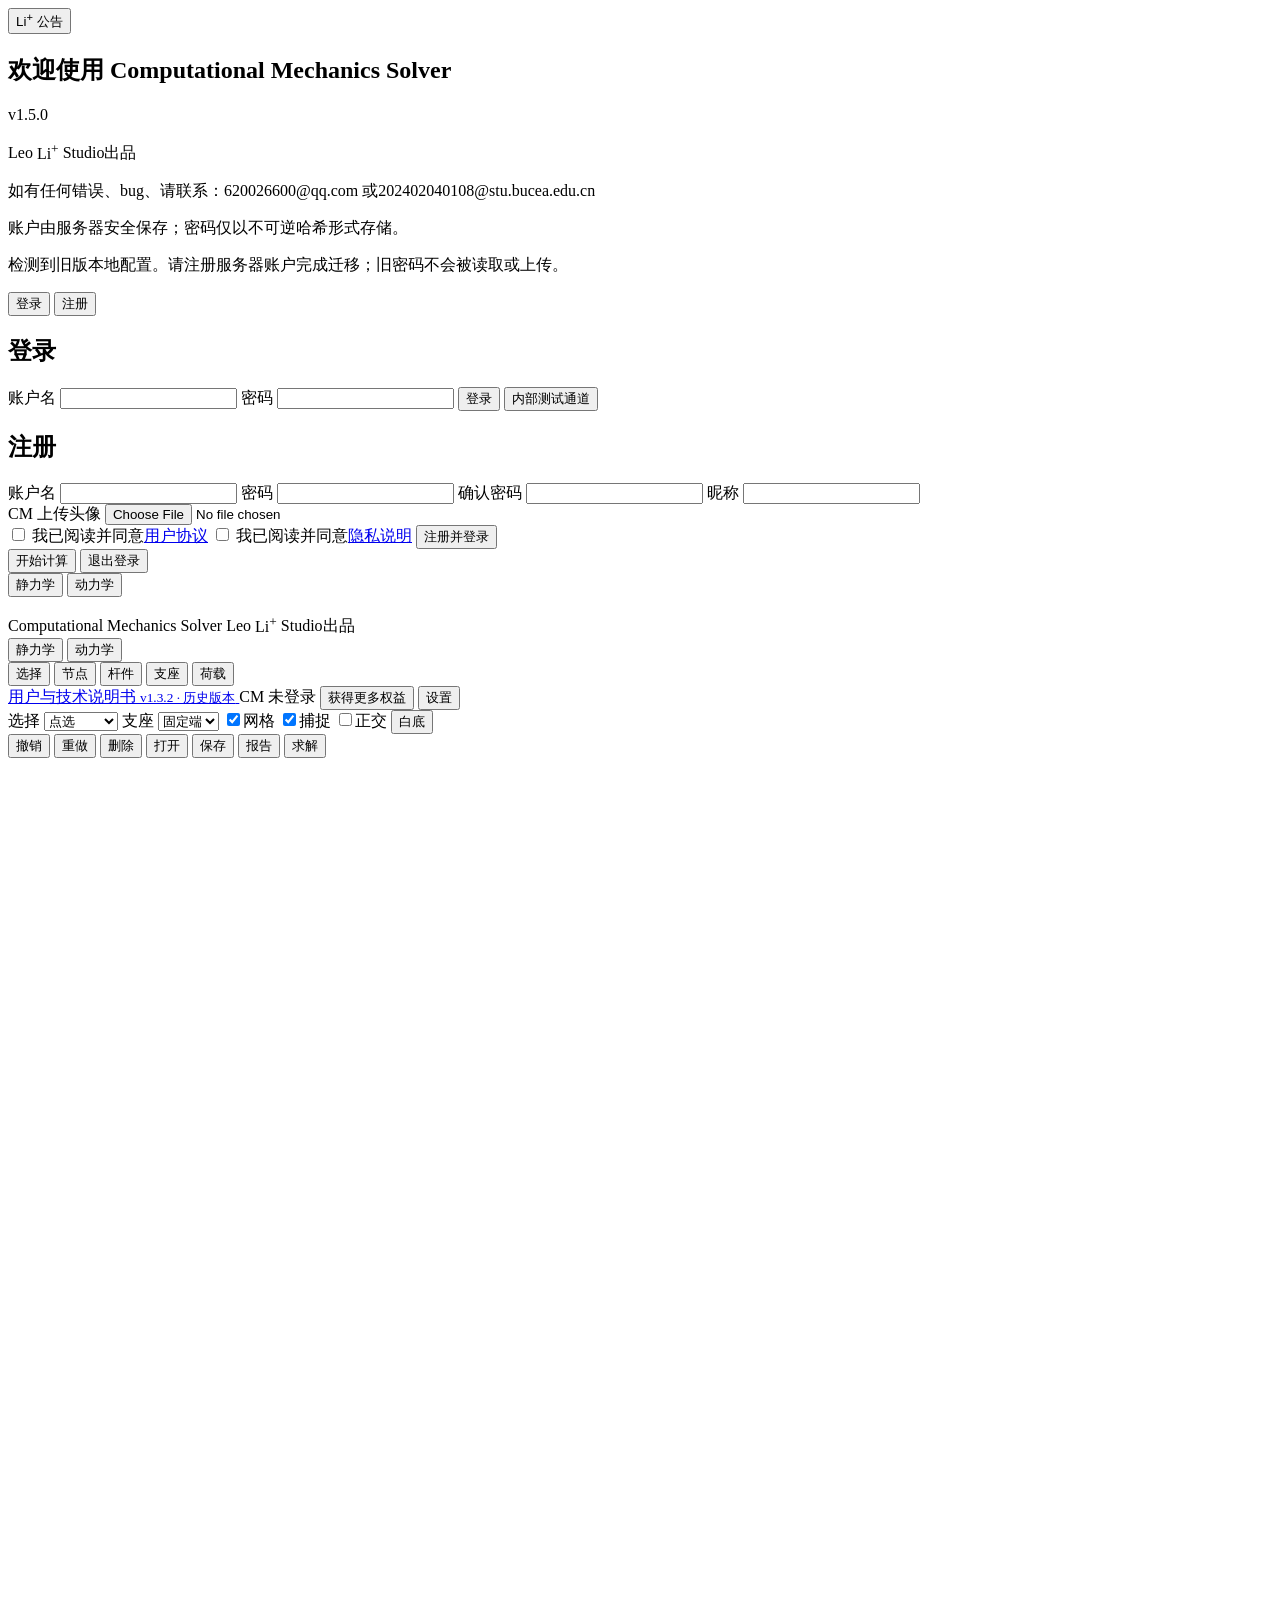
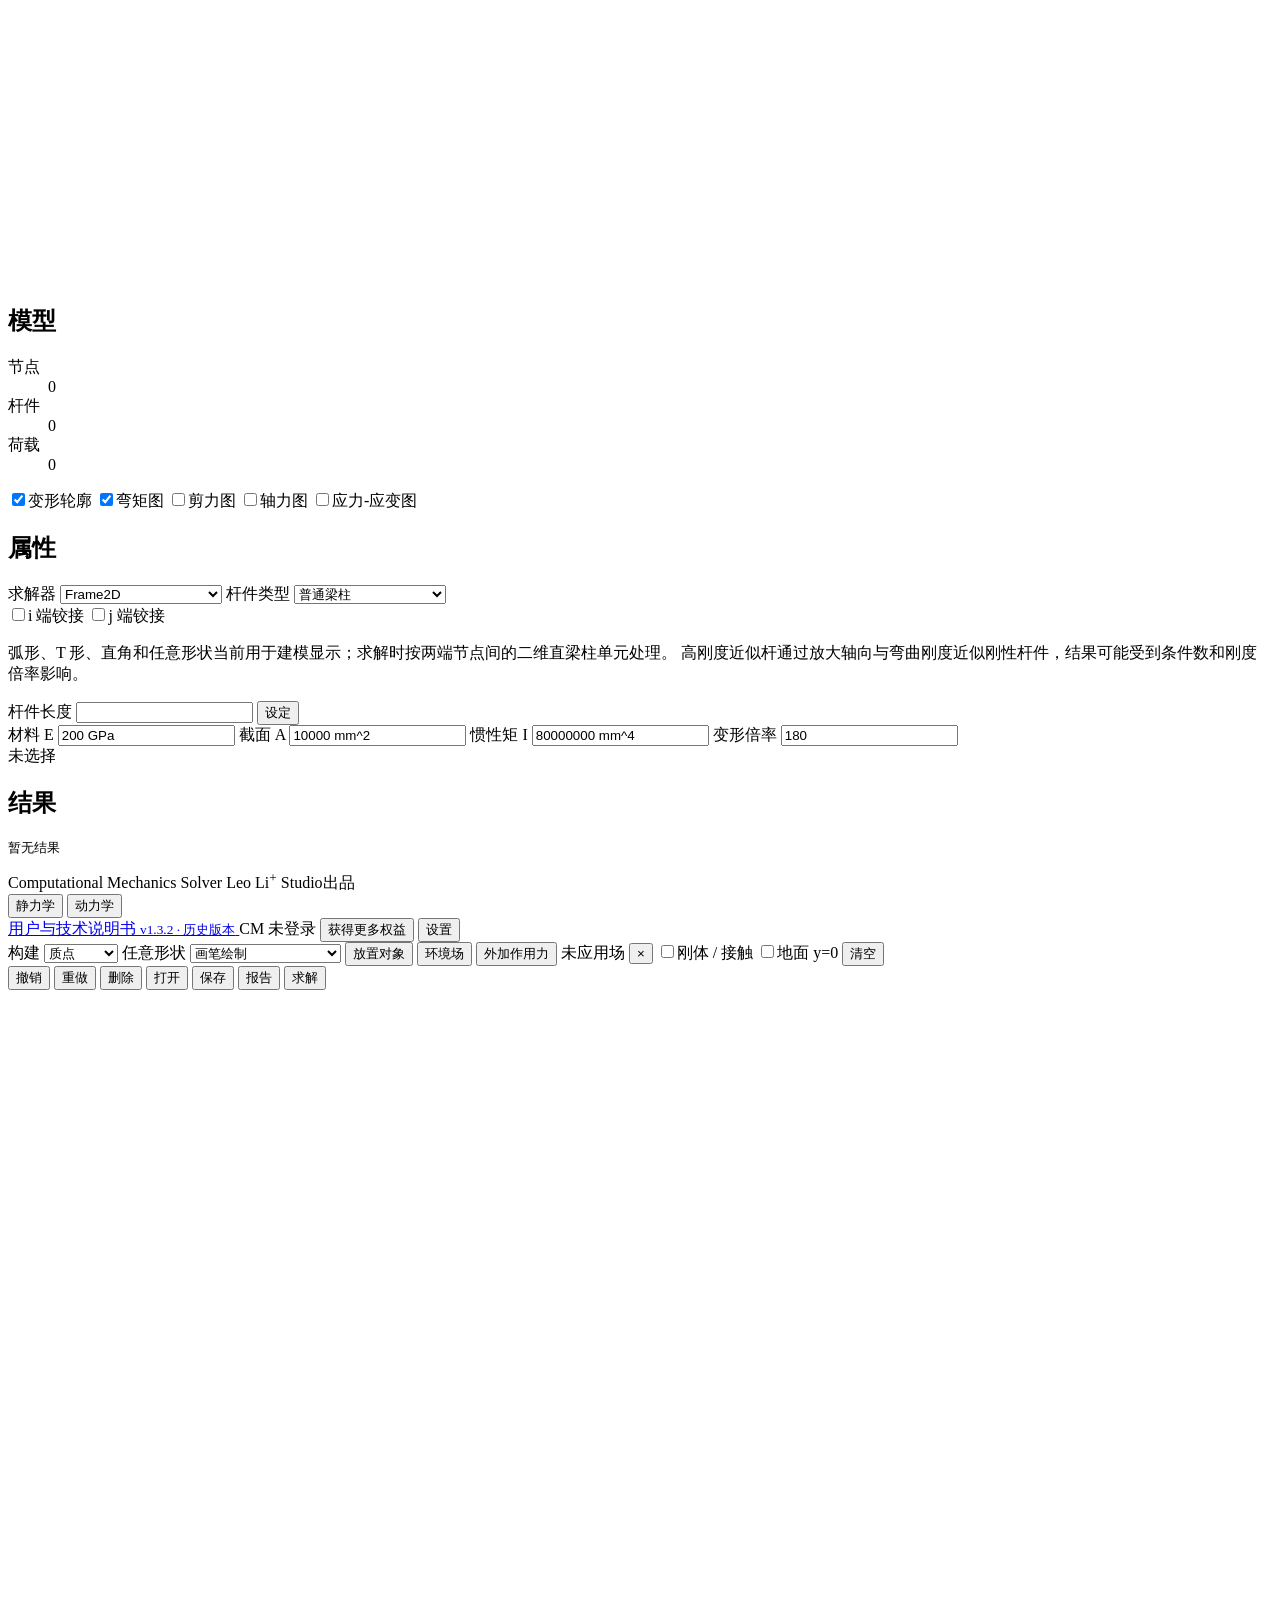
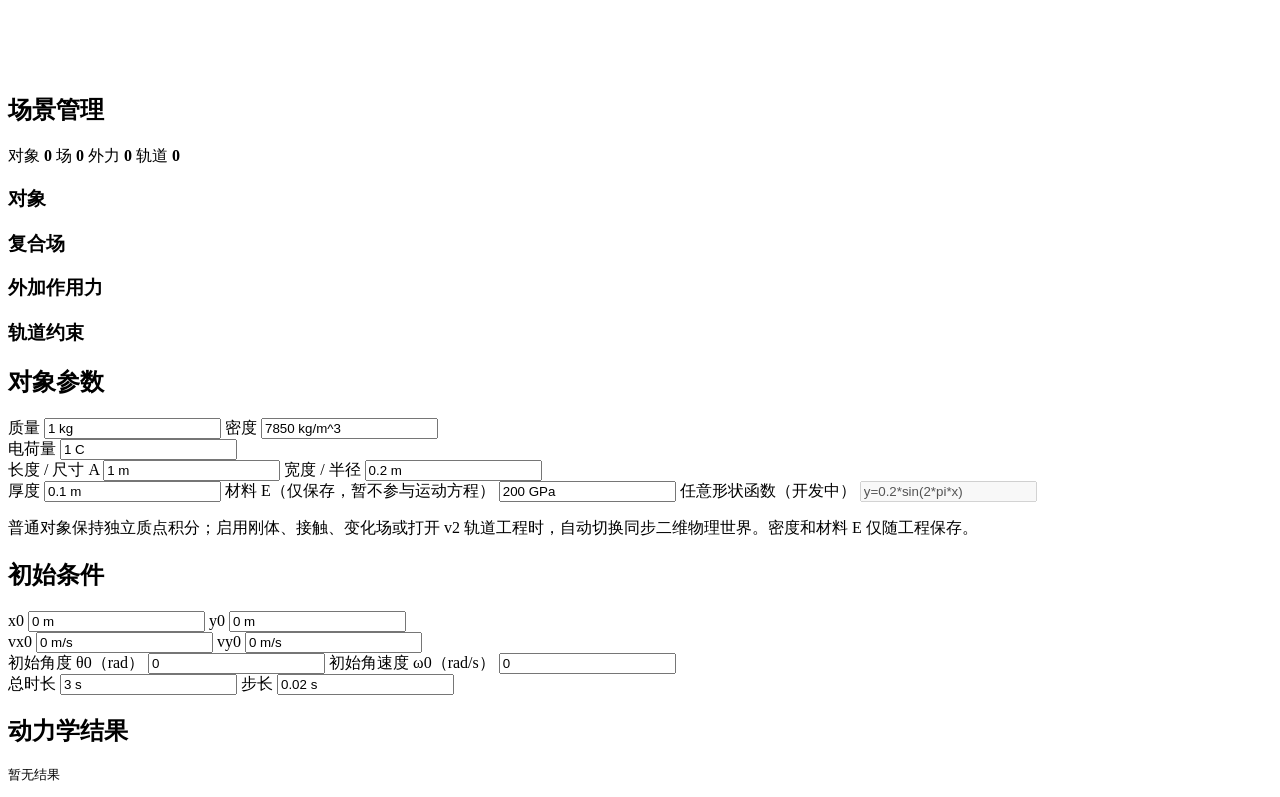
==== web/index.html @ 616eea78 "Add uniformly distributed couple load (uniform_moment_local) A distributed couple of intensity m (N*" ====
<!doctype html>
<html lang="zh-CN">
  <head>
    <meta charset="utf-8">
    <meta name="viewport" content="width=device-width, initial-scale=1">
    <title>Computational Mechanics Solver v1.5.0</title>
    <link rel="icon" href="/static/brand-avatar.png" type="image/png">
    <link rel="stylesheet" href="/static/app.css">
  </head>
  <body class="dark-theme">
    <section id="welcomeScreen" class="welcome-screen">
      <button
        id="announcementButton"
        class="announcement-trigger"
        type="button"
        aria-label="查看 v1.5.0 更新公告"
        aria-haspopup="dialog"
        aria-controls="announcementDialog"
      >
        <span class="li-atom" aria-hidden="true">
          <span class="li-nucleus">Li<sup>+</sup></span>
          <span class="atom-orbit atom-orbit-one"><span class="atom-electron"></span></span>
          <span class="atom-orbit atom-orbit-two"><span class="atom-electron"></span></span>
          <span class="atom-orbit atom-orbit-three"><span class="atom-electron"></span></span>
        </span>
        <span class="announcement-label">公告</span>
      </button>
      <div class="welcome-content">
        <h1 class="welcome-title rainbow-animated">
          <span>欢迎使用</span>
          <span>Computational Mechanics Solver</span>
        </h1>
        <p id="releaseVersion" class="welcome-version rainbow-animated">v1.5.0</p>
        <p class="welcome-subtitle studio-credit">Leo <span class="li-ion">Li<sup>+</sup></span> Studio出品</p>
        <p class="welcome-contact">
          如有任何错误、bug、请联系：620026600@qq.com 或202402040108@stu.bucea.edu.cn
        </p>
        <p class="local-profile-note">账户由服务器安全保存；密码仅以不可逆哈希形式存储。</p>
        <p id="legacyProfileNotice" class="migration-notice hidden">
          检测到旧版本地配置。请注册服务器账户完成迁移；旧密码不会被读取或上传。
        </p>

        <div id="authChoicePanel" class="auth-choice-panel">
          <button id="showLoginButton" class="auth-choice-button" type="button">登录</button>
          <button id="showRegisterButton" class="auth-choice-button" type="button">注册</button>
        </div>

        <div id="authPanel" class="auth-panel hidden">
          <section id="loginCard" class="auth-card hidden">
            <h2>登录</h2>
            <label class="auth-field">
              <span>账户名</span>
              <input id="loginUsername" autocomplete="username" maxlength="32" required>
            </label>
            <label class="auth-field">
              <span>密码</span>
              <input id="loginPassword" type="password" autocomplete="current-password" maxlength="128" required>
            </label>
            <button id="loginSubmit" class="auth-action" type="button">登录</button>
            <button id="internalLoginEntry" class="auth-secondary" type="button">内部测试通道</button>
          </section>

          <section id="registerCard" class="auth-card hidden">
            <h2>注册</h2>
            <label class="auth-field">
              <span>账户名</span>
              <input id="registerUsername" autocomplete="username" maxlength="32" required>
            </label>
            <label class="auth-field">
              <span>密码</span>
              <input id="registerPassword" type="password" autocomplete="new-password" minlength="10" maxlength="128" required>
            </label>
            <label class="auth-field">
              <span>确认密码</span>
              <input id="registerPasswordConfirm" type="password" autocomplete="new-password" minlength="10" maxlength="128" required>
            </label>
            <label class="auth-field">
              <span>昵称</span>
              <input id="registerNickname" autocomplete="nickname" maxlength="40" required>
            </label>
            <div class="avatar-upload-row">
              <span id="registerAvatarPreview" class="default-avatar">CM</span>
              <label class="avatar-upload">
                <span>上传头像</span>
                <input id="registerAvatar" type="file" accept="image/png,image/jpeg,image/webp">
              </label>
            </div>
            <label class="auth-agreement">
              <input id="acceptTerms" type="checkbox">
              <span>我已阅读并同意<a href="/static/terms.html" target="_blank" rel="noopener">用户协议</a></span>
            </label>
            <label class="auth-agreement">
              <input id="acceptPrivacy" type="checkbox">
              <span>我已阅读并同意<a href="/static/privacy.html" target="_blank" rel="noopener">隐私说明</a></span>
            </label>
            <button id="registerSubmit" class="auth-action" type="button">注册并登录</button>
          </section>
        </div>

        <div id="startPanel" class="start-panel hidden">
          <button id="startAppButton" class="start-app-button">开始计算</button>
          <button id="welcomeLogoutButton" class="welcome-logout-button">退出登录</button>
        </div>
        <div id="moduleChoicePanel" class="module-choice-panel hidden" aria-label="力学模块选择">
          <button id="staticModuleButton" class="module-choice-button" type="button">
            <span>静力学</span>
          </button>
          <button id="dynamicsModuleButton" class="module-choice-button" type="button">
            <span>动力学</span>
          </button>
        </div>
        <p id="authMessage" class="auth-message" role="status"></p>
      </div>
    </section>

    <div id="appShell" class="app-shell app-hidden">
      <header class="topbar">
        <div class="brand">
          <span class="brand-copy">
            <span class="brand-title rainbow-title">Computational Mechanics Solver</span>
            <span class="brand-subtitle studio-credit">Leo <span class="li-ion">Li<sup>+</sup></span> Studio出品</span>
          </span>
          <div class="module-switch static-module-switch" role="toolbar" aria-label="力学模块切换">
            <button id="staticActiveButton" class="active" type="button">静力学</button>
            <button id="staticToDynamicsButton" type="button">动力学</button>
          </div>
        </div>

        <div class="tool-strip" role="toolbar" aria-label="建模工具">
          <button class="tool-button active" data-tool="select" title="选择">选择</button>
          <button class="tool-button" data-tool="node" title="节点">节点</button>
          <button class="tool-button" data-tool="element" title="杆件">杆件</button>
          <button class="tool-button" data-tool="support" title="支座">支座</button>
          <button class="tool-button" data-tool="load" title="荷载">荷载</button>
        </div>

        <div class="user-settings">
          <a
            class="manual-download-card"
            href="/downloads/computational-mechanics-solver-v1.3.2-manual.pdf"
            download
            aria-label="下载适用于 v1.3.2 的历史版本用户与技术说明书"
            title="下载适用于 v1.3.2 的历史版本说明书"
          >
            <span class="manual-cube-icon" aria-hidden="true">
              <span class="cube-edge edge-1"></span><span class="cube-edge edge-2"></span>
              <span class="cube-edge edge-3"></span><span class="cube-edge edge-4"></span>
              <span class="cube-edge edge-5"></span><span class="cube-edge edge-6"></span>
              <span class="cube-edge edge-7"></span><span class="cube-edge edge-8"></span>
              <span class="cube-edge edge-9"></span>
            </span>
            <span class="manual-download-title">用户与技术说明书</span>
            <small>v1.3.2 · 历史版本</small>
          </a>
          <span id="mainUserAvatar" class="default-avatar main-avatar">CM</span>
          <span id="mainUserName" class="main-user-name">未登录</span>
          <span id="mainUserTier" class="user-tier hidden"></span>
          <button id="benefitsButton" class="benefits-button" type="button">获得更多权益</button>
          <button id="settingsButton" class="settings-button" title="设置">设置</button>
        </div>

        <div class="toolbar-controls">
          <label class="compact-field">
            <span>选择</span>
            <select id="selectionMode">
              <option value="point">点选</option>
              <option value="box">虚线框选</option>
              <option value="lasso">虚线套索</option>
            </select>
          </label>
          <label class="compact-field">
            <span>支座</span>
            <select id="supportPreset">
              <option value="fixed">固定端</option>
              <option value="pin">铰支座</option>
              <option value="roller">滚支座</option>
              <option value="ground">地基</option>
              <option value="free">自由</option>
            </select>
          </label>
          <label class="inline-toggle"><input id="gridToggle" type="checkbox" checked>网格</label>
          <label class="inline-toggle"><input id="snapToggle" type="checkbox" checked>捕捉</label>
          <label class="inline-toggle"><input id="orthogonalToggle" type="checkbox">正交</label>
          <button id="themeButton" title="切换黑白背景">白底</button>
        </div>

        <div class="action-strip">
          <button id="undoButton" title="撤销">撤销</button>
          <button id="redoButton" title="重做">重做</button>
          <button id="deleteButton" title="删除">删除</button>
          <button id="openButton" title="打开工程">打开</button>
          <button id="saveButton" title="保存工程">保存</button>
          <button id="reportButton" title="导出计算书">报告</button>
          <button id="solveButton" class="primary">求解</button>
        </div>
        <input id="fileInput" type="file" accept="application/json,.json" hidden>
      </header>

      <main class="workspace">
        <section class="canvas-panel">
          <canvas id="canvas" width="1200" height="760"></canvas>
          <div id="toast" class="toast" role="status"></div>
        </section>

        <section class="diagram-panel">
          <canvas id="diagramCanvas" width="1200" height="360"></canvas>
        </section>

        <aside class="side-panel">
          <section class="panel">
            <h2>模型</h2>
            <dl class="metric-grid">
              <div><dt>节点</dt><dd id="nodeCount">0</dd></div>
              <div><dt>杆件</dt><dd id="elementCount">0</dd></div>
              <div><dt>荷载</dt><dd id="loadCount">0</dd></div>
            </dl>
            <div class="toggle-grid">
              <label><input id="deformedToggle" type="checkbox" checked>变形轮廓</label>
              <label><input id="momentToggle" type="checkbox" checked>弯矩图</label>
              <label><input id="shearToggle" type="checkbox">剪力图</label>
              <label><input id="axialToggle" type="checkbox">轴力图</label>
              <label><input id="stressStrainToggle" type="checkbox">应力-应变图</label>
            </div>
          </section>

          <section class="panel">
            <h2>属性</h2>
            <label class="wide-field">
              <span>求解器</span>
              <select id="solverBackend">
                <option value="frame2d">Frame2D</option>
                <option value="pinn" disabled>PINN 求解器（开发中）</option>
              </select>
            </label>
            <label class="wide-field">
              <span>杆件类型</span>
              <select id="elementType">
                <option value="frame">普通梁柱</option>
                <option value="truss">平面桁架杆</option>
                <option value="rigid">高刚度近似杆（试验）</option>
              </select>
            </label>
            <div class="element-release-grid" aria-label="杆件端部弯矩释放">
              <label title="释放 i 端转角自由度，不传递端弯矩">
                <input id="momentReleaseI" type="checkbox">i 端铰接
              </label>
              <label title="释放 j 端转角自由度，不传递端弯矩">
                <input id="momentReleaseJ" type="checkbox">j 端铰接
              </label>
            </div>
            <p id="elementCapabilityNote" class="capability-note">
              弧形、T 形、直角和任意形状当前用于建模显示；求解时按两端节点间的二维直梁柱单元处理。
              高刚度近似杆通过放大轴向与弯曲刚度近似刚性杆件，结果可能受到条件数和刚度倍率影响。
            </p>
            <div class="field-row">
              <label class="wide-field">
                <span>杆件长度</span>
                <input id="elementLength" value="">
              </label>
              <button id="setElementLengthButton">设定</button>
            </div>
            <label class="wide-field">
              <span>材料 E</span>
              <input id="materialE" value="200 GPa">
            </label>
            <label class="wide-field">
              <span>截面 A</span>
              <input id="sectionA" value="10000 mm^2">
            </label>
            <label class="wide-field">
              <span>惯性矩 I</span>
              <input id="sectionI" value="80000000 mm^4">
            </label>
            <label class="wide-field">
              <span>变形倍率</span>
              <input id="deformScale" type="number" min="1" step="10" value="180">
            </label>
            <div id="selectionInfo" class="selection-info">未选择</div>
          </section>

          <section class="panel result-panel">
            <h2>结果</h2>
            <pre id="resultText">暂无结果</pre>
          </section>
        </aside>
      </main>
    </div>

    <div id="dynamicsShell" class="app-shell dynamics-shell app-hidden">
      <header class="topbar dynamics-topbar">
        <div class="brand">
          <span class="brand-copy">
            <span class="brand-title rainbow-title">Computational Mechanics Solver</span>
            <span class="brand-subtitle studio-credit">Leo <span class="li-ion">Li<sup>+</sup></span> Studio出品</span>
          </span>
        </div>

        <div class="module-switch" role="toolbar" aria-label="力学模块切换">
          <button id="dynamicsToStaticButton" type="button">静力学</button>
          <button id="dynamicsActiveButton" class="active" type="button">动力学</button>
        </div>

        <div class="user-settings">
          <a
            class="manual-download-card"
            href="/downloads/computational-mechanics-solver-v1.3.2-manual.pdf"
            download
            aria-label="下载适用于 v1.3.2 的历史版本用户与技术说明书"
            title="下载适用于 v1.3.2 的历史版本说明书"
          >
            <span class="manual-cube-icon" aria-hidden="true">
              <span class="cube-edge edge-1"></span><span class="cube-edge edge-2"></span>
              <span class="cube-edge edge-3"></span><span class="cube-edge edge-4"></span>
              <span class="cube-edge edge-5"></span><span class="cube-edge edge-6"></span>
              <span class="cube-edge edge-7"></span><span class="cube-edge edge-8"></span>
              <span class="cube-edge edge-9"></span>
            </span>
            <span class="manual-download-title">用户与技术说明书</span>
            <small>v1.3.2 · 历史版本</small>
          </a>
          <span id="dynamicsUserAvatar" class="default-avatar main-avatar">CM</span>
          <span id="dynamicsUserName" class="main-user-name">未登录</span>
          <span id="dynamicsUserTier" class="user-tier hidden"></span>
          <button id="dynamicsBenefitsButton" class="benefits-button" type="button">获得更多权益</button>
          <button id="dynamicsSettingsButton" class="settings-button" title="设置">设置</button>
        </div>

        <div class="dynamics-controls">
          <label class="compact-field">
            <span>构建</span>
            <select id="dynamicsBuildKind">
              <option value="particle">质点</option>
              <option value="rod">杆</option>
              <option value="circle">圆</option>
              <option value="ring">圆环</option>
              <option value="rectangle">矩形</option>
              <option value="custom">任意形状</option>
            </select>
          </label>
          <label class="compact-field">
            <span>任意形状</span>
            <select id="dynamicsCustomMode">
              <option value="paint">画笔绘制</option>
              <option value="equation" disabled>方程 / 函数（开发中）</option>
            </select>
          </label>
          <button id="dynamicsPlaceButton" class="dynamics-command" type="button">放置对象</button>
          <button id="dynamicsFieldButton" class="dynamics-command" type="button">环境场</button>
          <button id="dynamicsForceButton" class="dynamics-command" type="button">外加作用力</button>
          <span id="dynamicsFieldStatus" class="dynamics-field-status">未应用场</span>
          <button
            id="dynamicsFieldCancelButton"
            class="icon-button dynamics-placement-cancel hidden"
            type="button"
            title="取消场放置"
            aria-label="取消场放置"
          >×</button>
          <label class="inline-toggle" title="启用平动与转动状态；圆和带半径质点同时参与接触求解">
            <input id="dynamicsRigidToggle" type="checkbox">刚体 / 接触
          </label>
          <label class="inline-toggle" title="在世界坐标 y=0 处添加带摩擦的水平地面">
            <input id="dynamicsGroundToggle" type="checkbox">地面 y=0
          </label>
          <button id="dynamicsClearButton" type="button">清空</button>
        </div>

        <div class="action-strip dynamics-action-strip" role="toolbar" aria-label="动力学工程操作">
          <button id="dynamicsUndoButton" title="撤销" type="button">撤销</button>
          <button id="dynamicsRedoButton" title="重做" type="button">重做</button>
          <button id="dynamicsDeleteButton" title="删除当前对象" type="button">删除</button>
          <button id="dynamicsOpenButton" title="打开动力学工程" type="button">打开</button>
          <button id="dynamicsSaveButton" title="保存动力学工程" type="button">保存</button>
          <button id="dynamicsReportButton" title="导出动力学计算书" type="button">报告</button>
          <button id="dynamicsSolveButton" class="primary" type="button">求解</button>
        </div>
        <input id="dynamicsFileInput" type="file" accept="application/json,.json" hidden>
      </header>

      <main class="dynamics-workspace">
        <section class="canvas-panel dynamics-canvas-panel">
          <canvas id="dynamicsCanvas" width="1200" height="680"></canvas>
          <div id="dynamicsToast" class="toast" role="status"></div>
        </section>

        <aside class="side-panel dynamics-side-panel">
          <section class="panel dynamics-scene-panel">
            <h2>场景管理</h2>
            <div class="dynamics-scene-metrics">
              <span>对象 <strong id="dynamicsObjectCount">0</strong></span>
              <span>场 <strong id="dynamicsFieldCount">0</strong></span>
              <span>外力 <strong id="dynamicsForceCount">0</strong></span>
              <span>轨道 <strong id="dynamicsTrackCount">0</strong></span>
            </div>
            <h3>对象</h3>
            <div id="dynamicsObjectList" class="dynamics-scene-list"></div>
            <h3>复合场</h3>
            <div id="dynamicsFieldList" class="dynamics-scene-list"></div>
            <h3>外加作用力</h3>
            <div id="dynamicsForceList" class="dynamics-scene-list"></div>
            <h3>轨道约束</h3>
            <div id="dynamicsTrackList" class="dynamics-scene-list"></div>
          </section>

          <section class="panel">
            <h2 id="dynamicsObjectPanelTitle">对象参数</h2>
            <div class="field-row two">
              <label class="wide-field">
                <span>质量</span>
                <input id="dynamicsMass" value="1 kg">
              </label>
              <label class="wide-field">
                <span>密度</span>
                <input id="dynamicsDensity" value="7850 kg/m^3">
              </label>
            </div>
            <label class="wide-field">
              <span>电荷量</span>
              <input id="dynamicsCharge" value="1 C">
            </label>
            <div class="field-row two">
              <label class="wide-field">
                <span id="dynamicsSizeALabel">长度 / 尺寸 A</span>
                <input id="dynamicsSizeA" value="1 m">
              </label>
              <label class="wide-field">
                <span id="dynamicsSizeBLabel">宽度 / 半径</span>
                <input id="dynamicsSizeB" value="0.2 m">
              </label>
            </div>
            <label class="wide-field">
              <span id="dynamicsSizeCLabel">厚度</span>
              <input id="dynamicsSizeC" value="0.1 m">
            </label>
            <label class="wide-field">
              <span>材料 E（仅保存，暂不参与运动方程）</span>
              <input id="dynamicsMaterialE" value="200 GPa">
            </label>
            <label class="wide-field">
              <span>任意形状函数（开发中）</span>
              <input id="dynamicsShapeEquation" value="y=0.2*sin(2*pi*x)" disabled>
            </label>
            <p class="capability-note">普通对象保持独立质点积分；启用刚体、接触、变化场或打开 v2 轨道工程时，自动切换同步二维物理世界。密度和材料 E 仅随工程保存。</p>
          </section>

          <section class="panel">
            <h2>初始条件</h2>
            <div class="field-row two">
              <label class="wide-field">
                <span>x0</span>
                <input id="dynamicsX0" value="0 m">
              </label>
              <label class="wide-field">
                <span>y0</span>
                <input id="dynamicsY0" value="0 m">
              </label>
            </div>
            <div class="field-row two">
              <label class="wide-field">
                <span>vx0</span>
                <input id="dynamicsVx0" value="0 m/s">
              </label>
              <label class="wide-field">
                <span>vy0</span>
                <input id="dynamicsVy0" value="0 m/s">
              </label>
            </div>
            <div class="field-row two">
              <label class="wide-field">
                <span>初始角度 θ0（rad）</span>
                <input id="dynamicsTheta0" type="number" value="0" step="0.01">
              </label>
              <label class="wide-field">
                <span>初始角速度 ω0（rad/s）</span>
                <input id="dynamicsOmega0" type="number" value="0" step="0.01">
              </label>
            </div>
            <div class="field-row two">
              <label class="wide-field">
                <span>总时长</span>
                <input id="dynamicsDuration" value="3 s">
              </label>
              <label class="wide-field">
                <span>步长</span>
                <input id="dynamicsTimeStep" value="0.02 s">
              </label>
            </div>
          </section>

          <section class="panel result-panel">
            <h2>动力学结果</h2>
            <pre id="dynamicsResultText">暂无结果</pre>
          </section>
        </aside>
      </main>
    </div>

    <dialog id="announcementDialog" class="modal announcement-modal" aria-labelledby="announcementTitle">
      <form method="dialog">
        <header class="modal-header">
          <div>
            <p class="announcement-kicker">Leo Li<sup>+</sup> Studio Release Notes</p>
            <h2 id="announcementTitle">Computational Mechanics Solver v1.5.0 更新公告</h2>
          </div>
          <button id="announcementCloseButton" value="close" class="icon-button" aria-label="关闭更新公告">×</button>
        </header>
        <div class="announcement-body">
          <section>
            <h3>同步二维动力学世界</h3>
            <p>本次 Alpha 更新加入真实平动与转动状态，并将需要接触求解的对象放入同一二维物理世界。</p>
            <ul>
              <li>真实计算角度、角速度、角加速度、质心惯量和力矩。</li>
              <li>支持质心、局部偏移和世界坐标作用点；偏心力与冲量同时改变平动和转动。</li>
              <li>支持圆—圆、圆—地面接触，以及恢复、静/动摩擦、阻尼、多接触迭代和穿透修正。</li>
              <li>自适应子步会把强外部加速度纳入防穿透估计；超过计算上限时安全停止。</li>
            </ul>
          </section>
          <section>
            <h3>轨道、滚动与安全变化场</h3>
            <ul>
              <li>支持直线、斜坡、折线、圆弧和三次 Bezier 平滑轨道。</li>
              <li>支持质点滑动、实心圆盘无滑动滚动、滑动转滚动、端点停止/反弹/释放和离轨状态。</li>
              <li>重力、电场和二维垂直磁场支持常量、时间、空间和时间—空间表达式。</li>
              <li>表达式使用受控 AST 与白名单求值，不执行工程文件中的 JavaScript 或 Python 代码。</li>
            </ul>
          </section>
          <section>
            <h3>工程、界面与账户权益</h3>
            <ul>
              <li>动力学工程升级到 <code>cms-dynamics-project@2</code>，打开 v1 工程时自动迁移，旧力与冲量默认作用于质心。</li>
              <li>保存、打开和撤销会保留角状态、接触材料、作用点、地面、轨道、约束和变化场。</li>
              <li>报告新增角运动、接触和轨道信息，并提供碰撞、轨道滚动、变化场三个 v1.5 示例。</li>
              <li>账户与 Free、Plus、Pro、Internal Tester、Admin 权益改由服务器管理；Internal Tester 不继承 Admin。</li>
              <li>Plus/Pro 暂不提供购买，PINN 仍为等待名单且不会解锁求解器。</li>
            </ul>
          </section>
          <section>
            <h3>验证与发布状态</h3>
            <p>Python、JavaScript、数据库、HTTP、安全和物理验证均已通过发布前回归。当前仓库已统一为 v1.5.0，但本次清理不会自动推送 GitHub，也不会连接或更新云端正式服务。</p>
            <p>v1.5.0 新功能请参考本更新公告和 <code>RELEASE_NOTES_v1.5.0.md</code>。《Computational Mechanics Solver v1.3.2 用户与技术说明书》仅作为历史版本说明书继续提供下载，不完整覆盖云账户、权益、碰撞、刚体转动、约束轨道和变化场。</p>
          </section>
          <aside class="announcement-limitations" aria-label="当前限制">
            <strong>当前限制</strong>
            <p>轨道对象尚未与自由/接触对象进入同一碰撞世界；离轨或开放端点停在事件状态，不继续剩余时长的自由飞行。碰撞仅支持圆和显式正碰撞半径的质点；变化场未声明势函数时不提供势能或机械能结论。Alpha 结果不应用于未经独立复核的工程安全决策。</p>
          </aside>
        </div>
        <footer class="modal-actions announcement-actions">
          <a class="announcement-manual-link" href="/downloads/computational-mechanics-solver-v1.3.2-manual.pdf" download>下载 v1.3.2 历史说明书</a>
          <button value="close" class="primary">我已了解</button>
        </footer>
      </form>
    </dialog>

    <dialog id="dynamicsSolveDialog" class="modal solve-modal dynamics-solve-modal">
      <form method="dialog">
        <header class="modal-header">
          <h2>选择动力学求解内容</h2>
          <button value="cancel" class="icon-button" title="关闭">×</button>
        </header>
        <p class="modal-copy">求解器按工程模型自动选择独立质点或同步刚体世界，并支持圆形接触、摩擦、轨道约束、滚动和安全变化场。</p>
        <div class="solve-grid dynamics-option-grid">
          <label><input name="dynamicsOption" type="checkbox" value="kinetic" checked>动能</label>
          <label><input name="dynamicsOption" type="checkbox" value="potential" checked>势能</label>
          <label><input name="dynamicsOption" type="checkbox" value="total_energy">机械能</label>
          <label><input name="dynamicsOption" type="checkbox" value="momentum" checked>动量</label>
          <label><input name="dynamicsOption" type="checkbox" value="angular_momentum">关于全局原点的轨道角动量</label>
          <label><input name="dynamicsOption" type="checkbox" value="lorentz_force">洛伦兹力</label>
          <label><input name="dynamicsOption" type="checkbox" value="velocity" checked>速度</label>
          <label><input name="dynamicsOption" type="checkbox" value="acceleration" checked>加速度</label>
          <label><input name="dynamicsOption" type="checkbox" value="angular_velocity">角速度</label>
          <label><input name="dynamicsOption" type="checkbox" value="angular_acceleration">角加速度</label>
          <label><input name="dynamicsOption" type="checkbox" value="torque">力矩</label>
          <label><input name="dynamicsOption" type="checkbox" value="inertia">质心转动惯量</label>
          <label><input name="dynamicsOption" type="checkbox" value="displacement" checked>位移</label>
          <label><input name="dynamicsOption" type="checkbox" value="trajectory">位移轨迹</label>
          <label><input name="dynamicsOption" type="checkbox" value="trajectory_equation">位移轨迹方程</label>
        </div>
        <footer class="modal-actions">
          <button value="cancel">取消</button>
          <button id="runDynamicsSolveButton" class="primary" type="button">开始求解</button>
        </footer>
      </form>
    </dialog>

    <dialog id="dynamicsFieldDialog" class="modal dynamics-field-modal">
      <form method="dialog">
        <header class="modal-header">
          <h2>环境场配置</h2>
          <button class="icon-button" type="submit" value="cancel" aria-label="关闭">×</button>
        </header>

        <label class="wide-field">
          <span>场类型</span>
          <select id="dynamicsEnvironment">
            <option value="zero">零场</option>
            <option value="gravity">重力场</option>
            <option value="electric">电场</option>
            <option value="magnetic">磁场</option>
          </select>
        </label>

        <label class="wide-field">
          <span>变化模式</span>
          <select id="dynamicsFieldMode">
            <option value="constant">常量</option>
            <option value="time">时间 t</option>
            <option value="space">空间 x, y</option>
            <option value="time-space">时间－空间 t, x, y, vx, vy</option>
          </select>
        </label>

        <div id="dynamicsFieldExpressionFields" class="field-row two hidden">
          <label class="wide-field">
            <span id="dynamicsFieldExpressionXLabel">x 分量表达式</span>
            <input id="dynamicsFieldExpressionX" value="0">
          </label>
          <label id="dynamicsFieldExpressionYField" class="wide-field">
            <span>y 分量表达式</span>
            <input id="dynamicsFieldExpressionY" value="-9.81">
          </label>
        </div>

        <div class="field-row two">
          <label class="wide-field">
            <span>场大小</span>
            <input id="dynamicsFieldMagnitude" value="9.81 m/s^2">
          </label>
          <label id="dynamicsVectorDirectionField" class="wide-field">
            <span>方向</span>
            <select id="dynamicsFieldDirectionPreset">
              <option value="down">向下</option>
              <option value="up">向上</option>
              <option value="left">向左</option>
              <option value="right">向右</option>
              <option value="custom">键盘输入角度</option>
            </select>
          </label>
        </div>

        <div class="field-row two">
          <label id="dynamicsFieldAngleField" class="wide-field">
            <span>方向角（°）</span>
            <input id="dynamicsFieldAngle" type="number" value="-90" step="1">
          </label>
          <label id="dynamicsMagneticDirectionField" class="wide-field hidden">
            <span>磁场方向</span>
            <select id="dynamicsMagneticDirection">
              <option value="out">点场 · 向外</option>
              <option value="in">叉场 · 向内</option>
            </select>
          </label>
          <label class="wide-field">
            <span>范围</span>
            <select id="dynamicsFieldRange">
              <option value="global">全局范围</option>
              <option value="rectangle">矩形范围</option>
              <option value="circle">圆形范围</option>
              <option value="custom">任意范围</option>
            </select>
          </label>
        </div>

        <div class="field-row two">
          <label class="wide-field">
            <span>范围中心 x</span>
            <input id="dynamicsFieldCenterX" value="0 m">
          </label>
          <label class="wide-field">
            <span>范围中心 y</span>
            <input id="dynamicsFieldCenterY" value="0 m">
          </label>
        </div>

        <div id="dynamicsRectangleRangeFields" class="field-row two">
          <label class="wide-field">
            <span>矩形宽度</span>
            <input id="dynamicsFieldWidth" value="8 m">
          </label>
          <label class="wide-field">
            <span>矩形高度</span>
            <input id="dynamicsFieldHeight" value="6 m">
          </label>
        </div>

        <label id="dynamicsCircleRangeField" class="wide-field hidden">
          <span>圆形半径</span>
          <input id="dynamicsFieldRadius" value="3 m">
        </label>

        <p id="dynamicsFieldMessage" class="modal-copy dynamics-field-message"></p>
        <footer class="modal-actions">
          <button type="submit" value="cancel">取消</button>
          <button id="dynamicsFieldNumericApplyButton" type="button">按数值添加</button>
          <button id="dynamicsFieldApplyButton" class="primary" type="button">在画布绘制矩形范围</button>
        </footer>
      </form>
    </dialog>

    <dialog id="dynamicsForceDialog" class="modal dynamics-field-modal">
      <form method="dialog">
        <header class="modal-header">
          <h2>外加作用力</h2>
          <button class="icon-button" type="submit" value="cancel" aria-label="关闭">×</button>
        </header>
        <div class="field-row two">
          <label class="wide-field">
            <span>作用对象</span>
            <select id="dynamicsForceTarget"></select>
          </label>
          <label class="wide-field">
            <span>作用形式</span>
            <select id="dynamicsForceType">
              <option value="impulse">瞬时力（冲量）</option>
              <option value="continuous">持续力</option>
            </select>
          </label>
        </div>
        <div class="field-row two">
          <label class="wide-field">
            <span id="dynamicsForceMagnitudeLabel">冲量大小</span>
            <input id="dynamicsForceMagnitude" value="1 N*s">
          </label>
          <label class="wide-field">
            <span>方向</span>
            <select id="dynamicsForceDirectionPreset">
              <option value="right">向右</option>
              <option value="up">向上</option>
              <option value="left">向左</option>
              <option value="down">向下</option>
              <option value="custom">键盘输入角度</option>
            </select>
          </label>
        </div>
        <div class="field-row two">
          <label class="wide-field">
            <span>方向角（°）</span>
            <input id="dynamicsForceAngle" type="number" value="0" step="1">
          </label>
          <label id="dynamicsForceStartField" class="wide-field hidden">
            <span>开始时刻</span>
            <input id="dynamicsForceStart" value="0 s">
          </label>
        </div>
        <label id="dynamicsForceDurationField" class="wide-field hidden">
          <span>持续时间（0 表示至求解结束）</span>
          <input id="dynamicsForceDuration" value="0 s">
        </label>
        <div class="field-row three">
          <label class="wide-field">
            <span>作用点</span>
            <select id="dynamicsForcePointFrame">
              <option value="center">质心</option>
              <option value="local">物体局部坐标</option>
              <option value="world">世界坐标</option>
            </select>
          </label>
          <label class="wide-field">
            <span>作用点 x（m）</span>
            <input id="dynamicsForcePointX" type="number" value="0" step="0.01" disabled>
          </label>
          <label class="wide-field">
            <span>作用点 y（m）</span>
            <input id="dynamicsForcePointY" type="number" value="0" step="0.01" disabled>
          </label>
        </div>
        <p id="dynamicsForceMessage" class="modal-copy dynamics-field-message"></p>
        <footer class="modal-actions">
          <button type="submit" value="cancel">取消</button>
          <button id="dynamicsForceApplyButton" class="primary" type="button">添加作用力</button>
        </footer>
      </form>
    </dialog>

    <dialog id="loadDialog" class="modal">
      <form method="dialog">
        <header class="modal-header">
          <h2>荷载设置</h2>
          <button value="cancel" class="icon-button" title="关闭">×</button>
        </header>
        <div class="segmented">
          <label><input type="radio" name="loadMode" value="concentrated" checked>集中力</label>
          <label><input type="radio" name="loadMode" value="point_moment">集中力偶</label>
          <label><input type="radio" name="loadMode" value="distributed">分布力</label>
          <label title="一致荷载向量开发中"><input type="radio" name="loadMode" value="distributed_moment" disabled>均布力偶（开发中）</label>
        </div>

        <section id="concentratedLoadPanel" class="modal-section">
          <div class="button-grid">
            <button type="button" data-load-direction="up">向上</button>
            <button type="button" data-load-direction="down" class="active">向下</button>
            <button type="button" data-load-direction="left">向左</button>
            <button type="button" data-load-direction="right">向右</button>
          </div>
          <div class="field-row two">
            <label class="wide-field">
              <span>大小</span>
              <input id="pointLoadMagnitude" value="10 kN">
            </label>
            <label class="wide-field">
              <span>任意角度</span>
              <input id="pointLoadAngle" type="number" value="-90">
            </label>
          </div>
          <label class="wide-field">
            <span>集中力偶 Mz</span>
            <input id="pointLoadMoment" value="0 N*m">
          </label>
        </section>

        <section id="pointMomentPanel" class="modal-section hidden">
          <label class="wide-field">
            <span>集中力偶 Mz</span>
            <input id="pointMomentOnly" value="2 kN*m">
          </label>
        </section>

        <section id="distributedLoadPanel" class="modal-section hidden">
          <label class="wide-field">
            <span>分布形式</span>
            <select id="distributedShape">
              <option value="rectangular">矩形分布</option>
              <option value="triangular">三角分布</option>
              <option value="custom">任意形状分布</option>
            </select>
          </label>
          <div class="field-row two">
            <label class="wide-field">
              <span>方向</span>
              <select id="distributedDirection">
                <option value="down">向下</option>
                <option value="up">向上</option>
                <option value="left">向左</option>
                <option value="right">向右</option>
                <option value="angle">任意角度</option>
              </select>
            </label>
            <label class="wide-field">
              <span>角度</span>
              <input id="distributedAngle" type="number" value="-90">
            </label>
          </div>
          <div class="field-row two">
            <label class="wide-field">
              <span>起点大小 qi</span>
              <input id="distributedQi" value="5 kN/m">
            </label>
            <label class="wide-field">
              <span>终点大小 qj</span>
              <input id="distributedQj" value="5 kN/m">
            </label>
          </div>
          <label class="wide-field">
            <span>任意形状多项式系数</span>
            <input id="distributedCoefficients" value="-5 kN/m">
          </label>
        </section>

        <section id="distributedMomentPanel" class="modal-section hidden">
          <label class="wide-field">
            <span>均布力偶强度 m（逆时针为正，单位 N·m/m 或 kN·m/m）</span>
            <input id="distributedMoment" value="3 kN*m/m">
          </label>
          <p class="capability-note">
            等效节点荷载取 [0, −m, 0, 0, +m, 0]（由 ∫m·H′ᵢ dx 得到），弯矩图叠加 −m·x。悬臂梁自由端转角为 mL²/(2EI)。
          </p>
        </section>

        <footer class="modal-actions">
          <button type="button" id="applyLoadToSelectionButton">应用到选中对象</button>
          <button value="confirm" class="primary">确定</button>
        </footer>
      </form>
    </dialog>

    <dialog id="elementDialog" class="modal element-modal">
      <form method="dialog">
        <header class="modal-header">
          <h2>杆件参数配置</h2>
          <button value="cancel" class="icon-button" title="关闭">×</button>
        </header>
        <label class="wide-field">
          <span>杆件形态</span>
          <select id="elementGeometry">
            <option value="right_angle">直角杆件</option>
            <option value="straight" selected>直杆</option>
            <option value="arc">弧形杆件</option>
            <option value="tee">T形杆件</option>
            <option value="freeform">任意形状杆件</option>
          </select>
        </label>
        <div class="field-row two">
          <label class="wide-field">
            <span>截面形状</span>
            <select id="sectionShape">
              <option value="circle" selected>圆形</option>
              <option value="rectangle">矩形</option>
              <option value="tee">T形</option>
              <option value="custom">任意形状</option>
            </select>
          </label>
          <label class="wide-field">
            <span>截面半径</span>
            <input id="sectionRadius" value="50 mm">
          </label>
        </div>
        <div class="field-row two">
          <label class="wide-field">
            <span>惯性矩 I</span>
            <input id="shapeInertia" value="80000000 mm^4">
          </label>
          <label class="wide-field">
            <span>惯性积 Ixy</span>
            <input id="shapeInertiaProduct" value="0 mm^4">
          </label>
        </div>
        <div class="field-row two">
          <label class="wide-field">
            <span>静矩 S</span>
            <input id="shapeStaticMoment" value="0 mm^3">
          </label>
          <label class="wide-field">
            <span>T形高度</span>
            <input id="teeDepth" value="0.35 m">
          </label>
        </div>
        <div class="field-row two">
          <label class="wide-field">
            <span>曲率</span>
            <input id="elementCurvature" type="number" step="0.05" value="0.25">
          </label>
          <label class="wide-field">
            <span>弧度</span>
            <input id="elementArcAngle" type="number" step="5" value="45">
          </label>
        </div>
        <footer class="modal-actions">
          <button value="cancel">取消</button>
          <button id="applyElementSettingsButton" value="confirm" class="primary">进入建模</button>
        </footer>
      </form>
    </dialog>

    <dialog id="supportDialog" class="modal">
      <form method="dialog">
        <header class="modal-header">
          <h2>支座显示与接地设置</h2>
          <button value="cancel" class="icon-button" title="关闭">×</button>
        </header>
        <div class="segmented">
          <label><input type="radio" name="supportMode" value="fixed" checked>固定接地（全局约束）</label>
          <label><input type="radio" name="supportMode" value="rotating">旋转图形（仅显示）</label>
        </div>
        <label class="wide-field">
          <span>支座图形角度（仅显示）</span>
          <input id="supportAngle" type="number" step="1" value="0">
        </label>
        <p class="capability-note">
          当前旋转只改变支座图形，不改变全局 ux/uy/rz 约束；斜向滚动约束求解仍在开发中。
        </p>
        <footer class="modal-actions">
          <button id="solidifySupportNodeButton" type="button">固化节点</button>
          <button value="cancel">取消</button>
          <button id="applySupportSettingsButton" value="confirm" class="primary">应用</button>
        </footer>
      </form>
    </dialog>

    <dialog id="nodeDialog" class="modal">
      <form method="dialog">
        <header class="modal-header">
          <h2>节点固化</h2>
          <button value="cancel" class="icon-button" title="关闭">×</button>
        </header>
        <p class="modal-copy">固化后该节点会隐藏为杆件内部点，与它相连的杆件仍保留。</p>
        <footer class="modal-actions">
          <button value="cancel">否</button>
          <button id="solidifyNodeButton" value="confirm" class="primary">是，固化节点</button>
        </footer>
      </form>
    </dialog>

    <dialog id="settingsDialog" class="modal settings-modal">
      <form method="dialog">
        <header class="modal-header">
          <h2>设置</h2>
          <button value="cancel" class="icon-button" title="关闭">×</button>
        </header>
        <label class="wide-field">
          <span>字体大小</span>
          <select id="fontSizeSelect">
            <option value="13">小</option>
            <option value="14">默认</option>
            <option value="16">大</option>
            <option value="18">特大</option>
          </select>
        </label>
        <div class="settings-section">
          <h3>昵称修改</h3>
          <div class="field-row">
            <label class="wide-field">
              <span>新昵称</span>
              <input id="settingsNickname" autocomplete="nickname" maxlength="40">
            </label>
            <button id="saveNicknameButton" type="button">保存</button>
          </div>
        </div>
        <div class="settings-section">
          <h3>修改头像</h3>
          <div class="avatar-upload-row">
            <span id="settingsAvatarPreview" class="default-avatar settings-avatar-preview">CM</span>
            <label class="avatar-upload">
              <span>上传头像</span>
              <input id="settingsAvatar" type="file" accept="image/png,image/jpeg,image/webp">
            </label>
          </div>
          <button id="saveAvatarButton" type="button">保存头像</button>
        </div>
        <div class="settings-section">
          <h3>修改密码</h3>
          <label class="wide-field">
            <span>原密码</span>
            <input id="settingsCurrentPassword" type="password" autocomplete="current-password" maxlength="128">
          </label>
          <div class="field-row">
            <label class="wide-field">
              <span>新密码</span>
              <input id="settingsNewPassword" type="password" autocomplete="new-password" minlength="10" maxlength="128">
            </label>
            <label class="wide-field">
              <span>确认新密码</span>
              <input id="settingsNewPasswordConfirm" type="password" autocomplete="new-password" minlength="10" maxlength="128">
            </label>
          </div>
          <button id="savePasswordButton" type="button">更新密码</button>
        </div>
        <p id="settingsMessage" class="settings-message" role="status"></p>
        <footer class="modal-actions">
          <button id="logoutButton" type="button" class="danger-button">退出登录</button>
          <button value="cancel" class="primary">完成</button>
        </footer>
      </form>
    </dialog>

    <dialog id="entitlementsDialog" class="modal entitlements-modal" aria-labelledby="entitlementsTitle">
      <form method="dialog">
        <header class="modal-header">
          <div>
            <p class="modal-kicker">ACCOUNT &amp; ACCESS</p>
            <h2 id="entitlementsTitle">账户与权益</h2>
          </div>
          <button value="cancel" class="icon-button" title="关闭权益面板">×</button>
        </header>
        <div class="entitlements-content">
          <section class="entitlement-current">
            <span>当前身份</span>
            <strong id="entitlementCurrentLabel">正在读取……</strong>
            <p id="entitlementExpiry" class="entitlement-muted"></p>
          </section>
          <section>
            <h3>套餐权益</h3>
            <div id="entitlementPlanList" class="entitlement-plan-list" aria-live="polite"></div>
          </section>
          <section id="internalAccessSection" class="entitlement-action-section">
            <h3>Internal Tester</h3>
            <p>内部测试身份不包含管理员权限。凭据只提交到服务器，本页不会保存。</p>
            <div class="entitlement-action-row">
              <label class="wide-field">
                <span>内部测试凭据</span>
                <input id="internalInviteCode" type="password" autocomplete="off" maxlength="256">
              </label>
              <button id="redeemInternalButton" type="button">验证并启用</button>
            </div>
          </section>
          <section class="entitlement-action-section">
            <h3>PINN 求解器</h3>
            <p>仍在开发与验证中。加入等待名单不会开启 PINN 求解能力。</p>
            <div class="entitlement-action-row">
              <span id="pinnWaitlistStatus" class="entitlement-muted">尚未加入等待名单</span>
              <button id="joinPinnWaitlistButton" type="button">加入等待名单</button>
            </div>
          </section>
        </div>
        <p id="entitlementsMessage" class="settings-message" role="status"></p>
        <footer class="modal-actions">
          <button value="cancel" class="primary">完成</button>
        </footer>
      </form>
    </dialog>

    <dialog id="solveDialog" class="modal solve-modal">
      <form method="dialog">
        <header class="modal-header">
          <h2>选择求解内容</h2>
          <button value="cancel" class="icon-button" title="关闭">×</button>
        </header>
        <div class="scope-row">
          <label><input type="radio" name="solveScope" value="whole" checked>整体模型</label>
          <label><input type="radio" name="solveScope" value="selection">选中隔离体</label>
        </div>
        <div class="solve-grid">
          <label><input type="checkbox" name="solveOption" value="determinacy" checked>静定 / 超静定分析</label>
          <label><input type="checkbox" name="solveOption" value="system" checked>体系判断（常变 / 不变 / 瞬变）</label>
          <label><input type="checkbox" name="solveOption" value="internal" checked>各内力求解</label>
          <label><input type="checkbox" name="solveOption" value="moment" checked>弯矩图</label>
          <label><input type="checkbox" name="solveOption" value="shear" checked>剪力图</label>
          <label><input type="checkbox" name="solveOption" value="axial" checked>轴力图</label>
          <label><input type="checkbox" name="solveOption" value="displacement" checked>位移 / 转角</label>
          <label><input type="checkbox" name="solveOption" value="reaction" checked>支座反力</label>
          <label><input type="checkbox" name="solveOption" value="danger" checked>危险截面</label>
          <label><input type="checkbox" name="solveOption" value="flexibility">柔度</label>
          <label><input type="checkbox" name="solveOption" value="stress">组合正应力估算</label>
          <label><input type="checkbox" name="solveOption" value="strain">应变</label>
          <label><input type="checkbox" name="solveOption" value="stress_strain">应变-应力图</label>
        </div>
        <footer class="modal-actions">
          <button value="cancel">取消</button>
          <button id="runSolveButton" value="confirm" class="primary">开始求解</button>
        </footer>
      </form>
    </dialog>

    <script src="/static/units.js"></script>
    <script src="/static/project-schema.js"></script>
    <script src="/static/project-adapter.js"></script>
    <script src="/static/dynamics-field-geometry.js"></script>
    <script src="/static/dynamics-field-placement.js"></script>
    <script src="/static/dynamics-expression.js"></script>
    <script src="/static/dynamics-fields.js"></script>
    <script src="/static/dynamics-rigid-body.js"></script>
    <script src="/static/dynamics-contact.js"></script>
    <script src="/static/dynamics-tracks.js"></script>
    <script src="/static/dynamics-core.js"></script>
    <script src="/static/dynamics-world.js"></script>
    <script src="/static/dynamics-controller.js"></script>
    <script src="/static/dynamics-renderer.js"></script>
    <script src="/static/dynamics-report.js"></script>
    <script src="/static/auth-client.js"></script>
    <script src="/static/app.js"></script>
  </body>
</html>
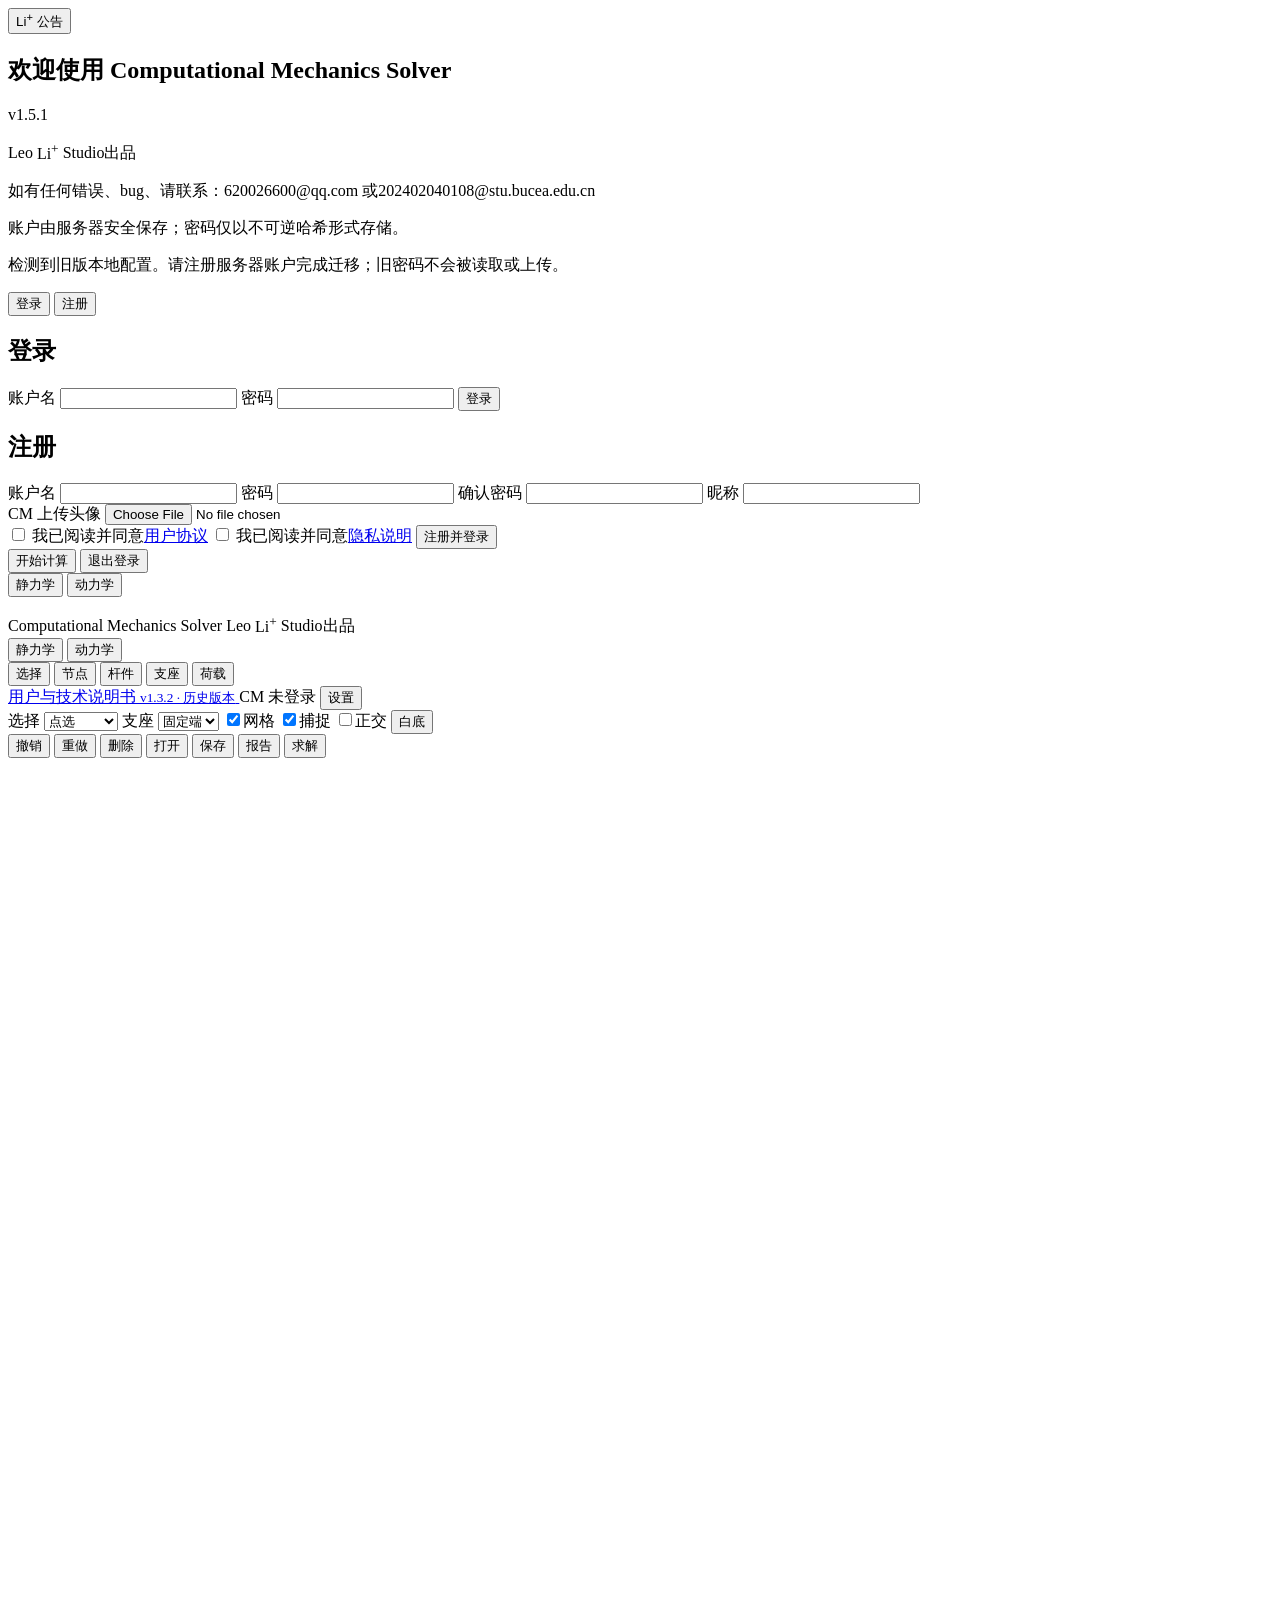
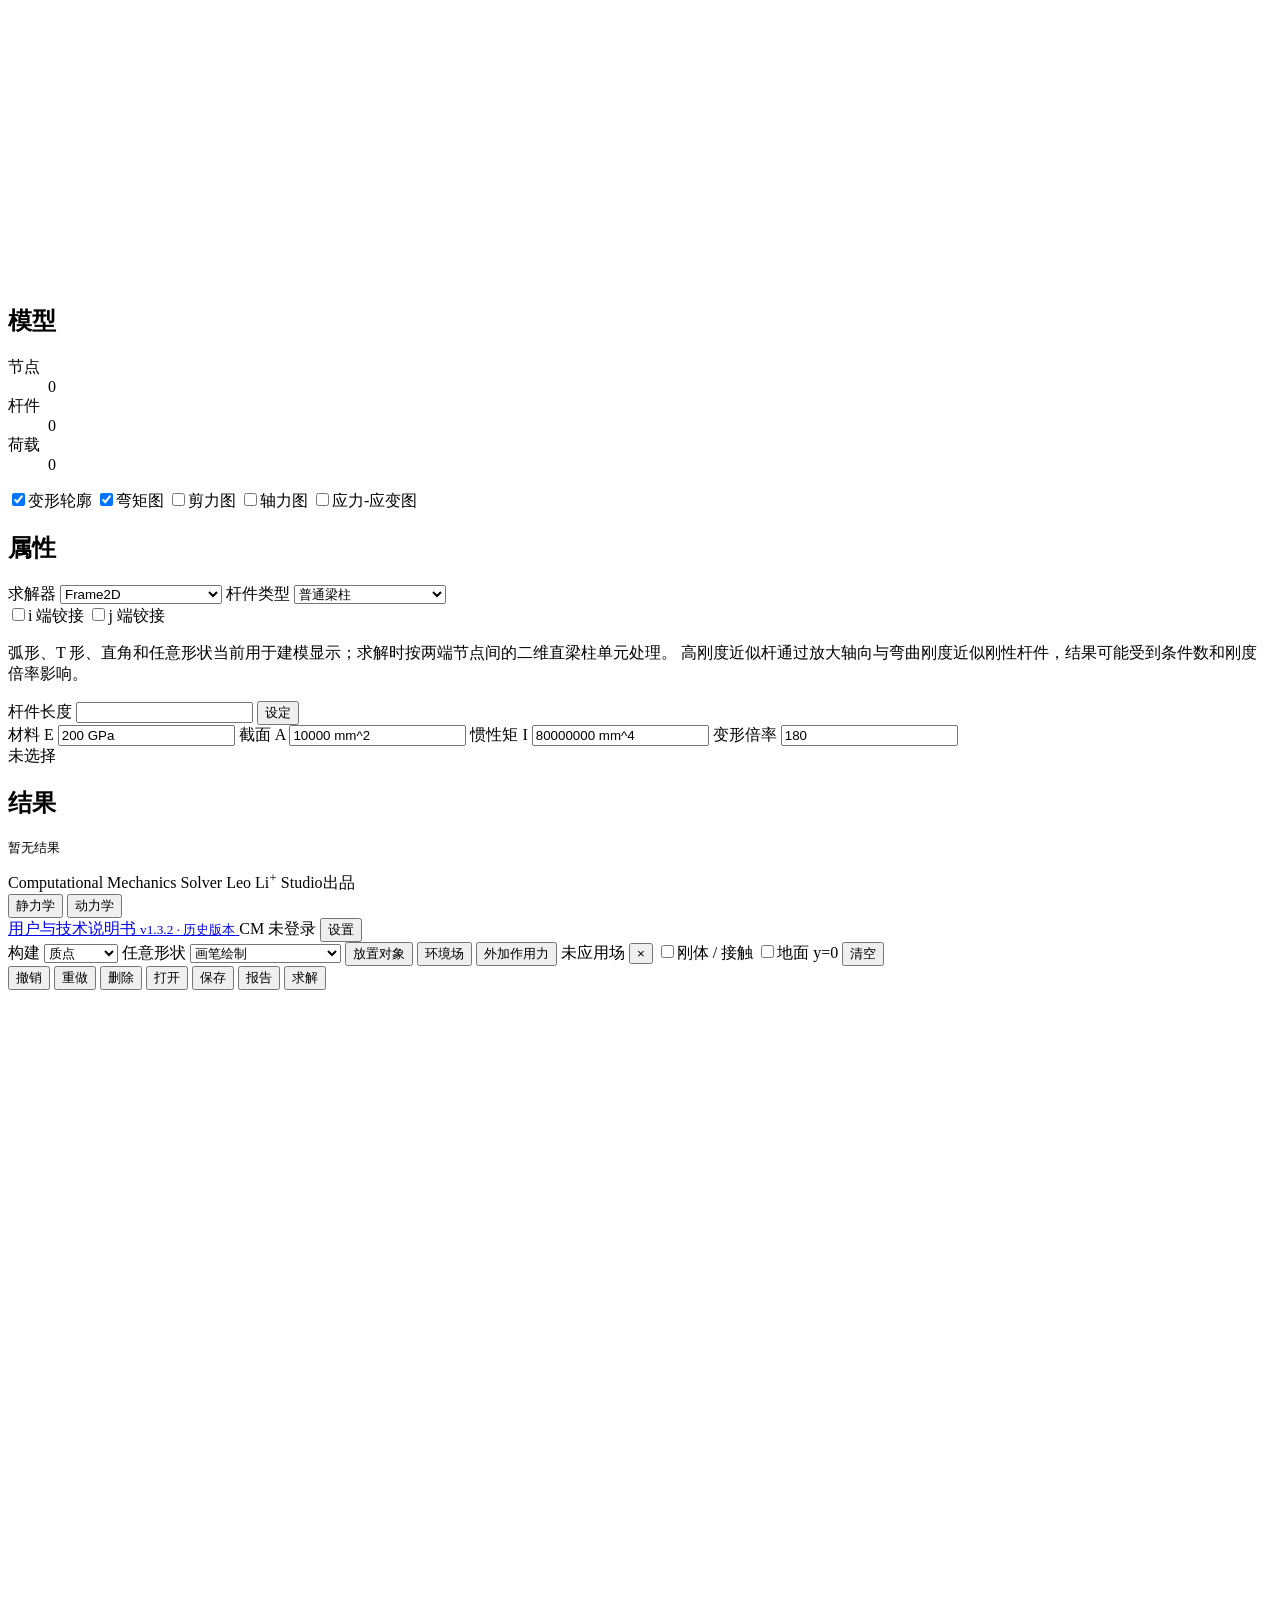
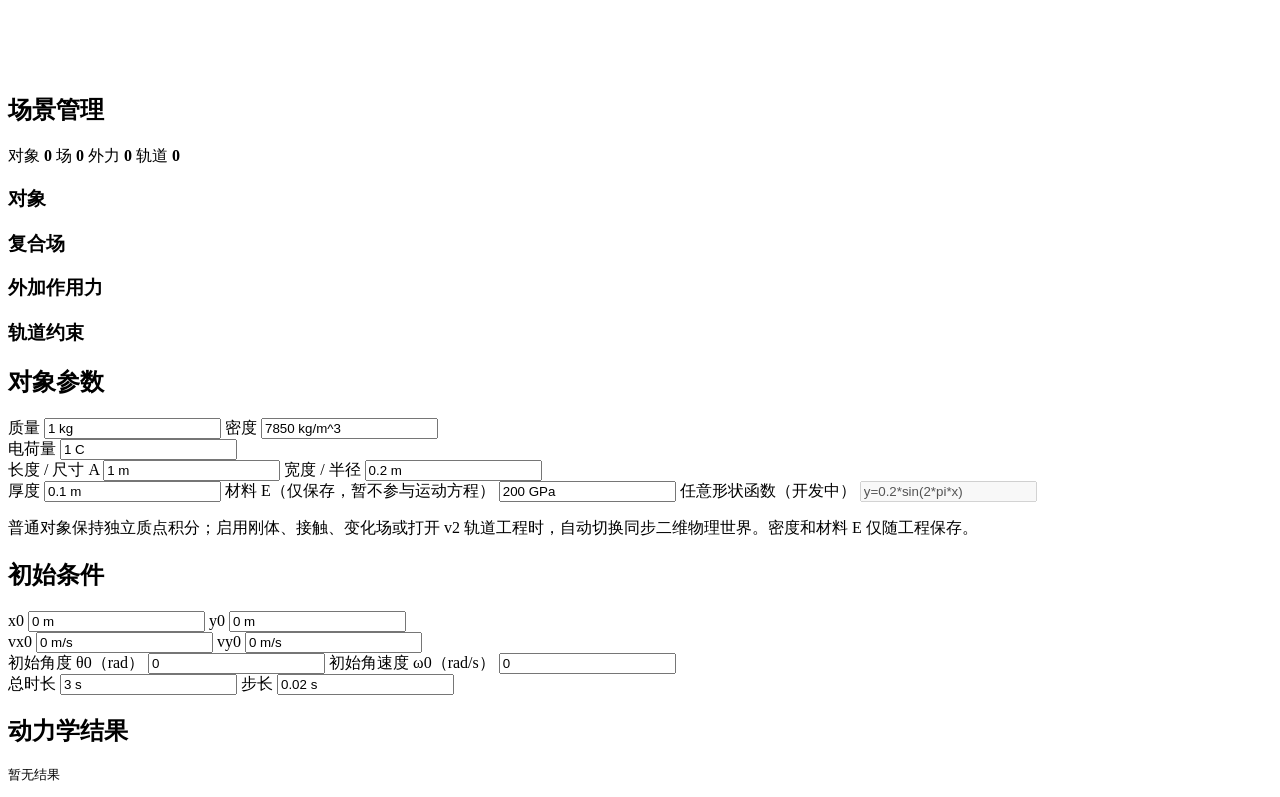
==== commit f0ea29b9: "v1.5.1: remove the membership system (plans, entitlements, invites, waitlist) Physical meaning: none" ====
--- a/web/index.html
+++ b/web/index.html
@@ -3,7 +3,7 @@
   <head>
     <meta charset="utf-8">
     <meta name="viewport" content="width=device-width, initial-scale=1">
-    <title>Computational Mechanics Solver v1.5.0</title>
+    <title>Computational Mechanics Solver v1.5.1</title>
     <link rel="icon" href="/static/brand-avatar.png" type="image/png">
     <link rel="stylesheet" href="/static/app.css">
   </head>
@@ -13,7 +13,7 @@
         id="announcementButton"
         class="announcement-trigger"
         type="button"
-        aria-label="查看 v1.5.0 更新公告"
+        aria-label="查看 v1.5.1 更新公告"
         aria-haspopup="dialog"
         aria-controls="announcementDialog"
       >
@@ -30,7 +30,7 @@
           <span>欢迎使用</span>
           <span>Computational Mechanics Solver</span>
         </h1>
-        <p id="releaseVersion" class="welcome-version rainbow-animated">v1.5.0</p>
+        <p id="releaseVersion" class="welcome-version rainbow-animated">v1.5.1</p>
         <p class="welcome-subtitle studio-credit">Leo <span class="li-ion">Li<sup>+</sup></span> Studio出品</p>
         <p class="welcome-contact">
           如有任何错误、bug、请联系：620026600@qq.com 或202402040108@stu.bucea.edu.cn
@@ -57,7 +57,6 @@
               <input id="loginPassword" type="password" autocomplete="current-password" maxlength="128" required>
             </label>
             <button id="loginSubmit" class="auth-action" type="button">登录</button>
-            <button id="internalLoginEntry" class="auth-secondary" type="button">内部测试通道</button>
           </section>
 
           <section id="registerCard" class="auth-card hidden">
@@ -155,7 +154,6 @@
           <span id="mainUserAvatar" class="default-avatar main-avatar">CM</span>
           <span id="mainUserName" class="main-user-name">未登录</span>
           <span id="mainUserTier" class="user-tier hidden"></span>
-          <button id="benefitsButton" class="benefits-button" type="button">获得更多权益</button>
           <button id="settingsButton" class="settings-button" title="设置">设置</button>
         </div>
 
@@ -321,7 +319,6 @@
           <span id="dynamicsUserAvatar" class="default-avatar main-avatar">CM</span>
           <span id="dynamicsUserName" class="main-user-name">未登录</span>
           <span id="dynamicsUserTier" class="user-tier hidden"></span>
-          <button id="dynamicsBenefitsButton" class="benefits-button" type="button">获得更多权益</button>
           <button id="dynamicsSettingsButton" class="settings-button" title="设置">设置</button>
         </div>
 
@@ -499,7 +496,7 @@
         <header class="modal-header">
           <div>
             <p class="announcement-kicker">Leo Li<sup>+</sup> Studio Release Notes</p>
-            <h2 id="announcementTitle">Computational Mechanics Solver v1.5.0 更新公告</h2>
+            <h2 id="announcementTitle">Computational Mechanics Solver v1.5.1 更新公告</h2>
           </div>
           <button id="announcementCloseButton" value="close" class="icon-button" aria-label="关闭更新公告">×</button>
         </header>
@@ -524,19 +521,18 @@
             </ul>
           </section>
           <section>
-            <h3>工程、界面与账户权益</h3>
+            <h3>工程、界面与账户</h3>
             <ul>
               <li>动力学工程升级到 <code>cms-dynamics-project@2</code>，打开 v1 工程时自动迁移，旧力与冲量默认作用于质心。</li>
               <li>保存、打开和撤销会保留角状态、接触材料、作用点、地面、轨道、约束和变化场。</li>
               <li>报告新增角运动、接触和轨道信息，并提供碰撞、轨道滚动、变化场三个 v1.5 示例。</li>
-              <li>账户与 Free、Plus、Pro、Internal Tester、Admin 权益改由服务器管理；Internal Tester 不继承 Admin。</li>
-              <li>Plus/Pro 暂不提供购买，PINN 仍为等待名单且不会解锁求解器。</li>
+              <li>账户由服务器管理。v1.5.1 起移除套餐、权益门控与内部测试通道：所有账户拥有相同的求解与报告能力；PINN 求解器仍在开发中。</li>
             </ul>
           </section>
           <section>
             <h3>验证与发布状态</h3>
             <p>Python、JavaScript、数据库、HTTP、安全和物理验证均已通过发布前回归。当前仓库已统一为 v1.5.0，但本次清理不会自动推送 GitHub，也不会连接或更新云端正式服务。</p>
-            <p>v1.5.0 新功能请参考本更新公告和 <code>RELEASE_NOTES_v1.5.0.md</code>。《Computational Mechanics Solver v1.3.2 用户与技术说明书》仅作为历史版本说明书继续提供下载，不完整覆盖云账户、权益、碰撞、刚体转动、约束轨道和变化场。</p>
+            <p>v1.5.0 新功能请参考本更新公告和 <code>RELEASE_NOTES_v1.5.0.md</code>。《Computational Mechanics Solver v1.3.2 用户与技术说明书》仅作为历史版本说明书继续提供下载，不完整覆盖云账户、碰撞、刚体转动、约束轨道和变化场。</p>
           </section>
           <aside class="announcement-limitations" aria-label="当前限制">
             <strong>当前限制</strong>
@@ -942,19 +938,21 @@
     <dialog id="supportDialog" class="modal">
       <form method="dialog">
         <header class="modal-header">
-          <h2>支座显示与接地设置</h2>
+          <h2>支座类型与方向</h2>
           <button value="cancel" class="icon-button" title="关闭">×</button>
         </header>
         <div class="segmented">
-          <label><input type="radio" name="supportMode" value="fixed" checked>固定接地（全局约束）</label>
-          <label><input type="radio" name="supportMode" value="rotating">旋转图形（仅显示）</label>
+          <label><input type="radio" name="supportType" value="fixed" checked>固定端</label>
+          <label><input type="radio" name="supportType" value="pin">铰支座</label>
+          <label><input type="radio" name="supportType" value="roller">滚动支座</label>
+          <label><input type="radio" name="supportType" value="ground">地基</label>
         </div>
         <label class="wide-field">
-          <span>支座图形角度（仅显示）</span>
+          <span>支座角度（度，逆时针为正，0 表示地面在节点下方）</span>
           <input id="supportAngle" type="number" step="1" value="0">
         </label>
         <p class="capability-note">
-          当前旋转只改变支座图形，不改变全局 ux/uy/rz 约束；斜向滚动约束求解仍在开发中。
+          角度参与求解：滚动支座只约束垂直于地面（法向）的位移，沿地面可自由滑动；铰支座和固定端的约束不随角度改变。倾斜支座的反力同时给出全局 Fx、Fy 分量和法向合力。也可在选择工具下按住 Alt 拖动支座图形旋转。
         </p>
         <footer class="modal-actions">
           <button id="solidifySupportNodeButton" type="button">固化节点</button>
@@ -1040,52 +1038,6 @@
       </form>
     </dialog>
 
-    <dialog id="entitlementsDialog" class="modal entitlements-modal" aria-labelledby="entitlementsTitle">
-      <form method="dialog">
-        <header class="modal-header">
-          <div>
-            <p class="modal-kicker">ACCOUNT &amp; ACCESS</p>
-            <h2 id="entitlementsTitle">账户与权益</h2>
-          </div>
-          <button value="cancel" class="icon-button" title="关闭权益面板">×</button>
-        </header>
-        <div class="entitlements-content">
-          <section class="entitlement-current">
-            <span>当前身份</span>
-            <strong id="entitlementCurrentLabel">正在读取……</strong>
-            <p id="entitlementExpiry" class="entitlement-muted"></p>
-          </section>
-          <section>
-            <h3>套餐权益</h3>
-            <div id="entitlementPlanList" class="entitlement-plan-list" aria-live="polite"></div>
-          </section>
-          <section id="internalAccessSection" class="entitlement-action-section">
-            <h3>Internal Tester</h3>
-            <p>内部测试身份不包含管理员权限。凭据只提交到服务器，本页不会保存。</p>
-            <div class="entitlement-action-row">
-              <label class="wide-field">
-                <span>内部测试凭据</span>
-                <input id="internalInviteCode" type="password" autocomplete="off" maxlength="256">
-              </label>
-              <button id="redeemInternalButton" type="button">验证并启用</button>
-            </div>
-          </section>
-          <section class="entitlement-action-section">
-            <h3>PINN 求解器</h3>
-            <p>仍在开发与验证中。加入等待名单不会开启 PINN 求解能力。</p>
-            <div class="entitlement-action-row">
-              <span id="pinnWaitlistStatus" class="entitlement-muted">尚未加入等待名单</span>
-              <button id="joinPinnWaitlistButton" type="button">加入等待名单</button>
-            </div>
-          </section>
-        </div>
-        <p id="entitlementsMessage" class="settings-message" role="status"></p>
-        <footer class="modal-actions">
-          <button value="cancel" class="primary">完成</button>
-        </footer>
-      </form>
-    </dialog>
-
     <dialog id="solveDialog" class="modal solve-modal">
       <form method="dialog">
         <header class="modal-header">
@@ -1094,7 +1046,7 @@
         </header>
         <div class="scope-row">
           <label><input type="radio" name="solveScope" value="whole" checked>整体模型</label>
-          <label><input type="radio" name="solveScope" value="selection">选中隔离体</label>
+          <label><input type="radio" name="solveScope" value="selection">选中隔离体（整体求解后只显示所选杆件及切口内力）</label>
         </div>
         <div class="solve-grid">
           <label><input type="checkbox" name="solveOption" value="determinacy" checked>静定 / 超静定分析</label>
@@ -1121,6 +1073,7 @@
     <script src="/static/units.js"></script>
     <script src="/static/project-schema.js"></script>
     <script src="/static/project-adapter.js"></script>
+    <script src="/static/geometry-discretize.js"></script>
     <script src="/static/dynamics-field-geometry.js"></script>
     <script src="/static/dynamics-field-placement.js"></script>
     <script src="/static/dynamics-expression.js"></script>
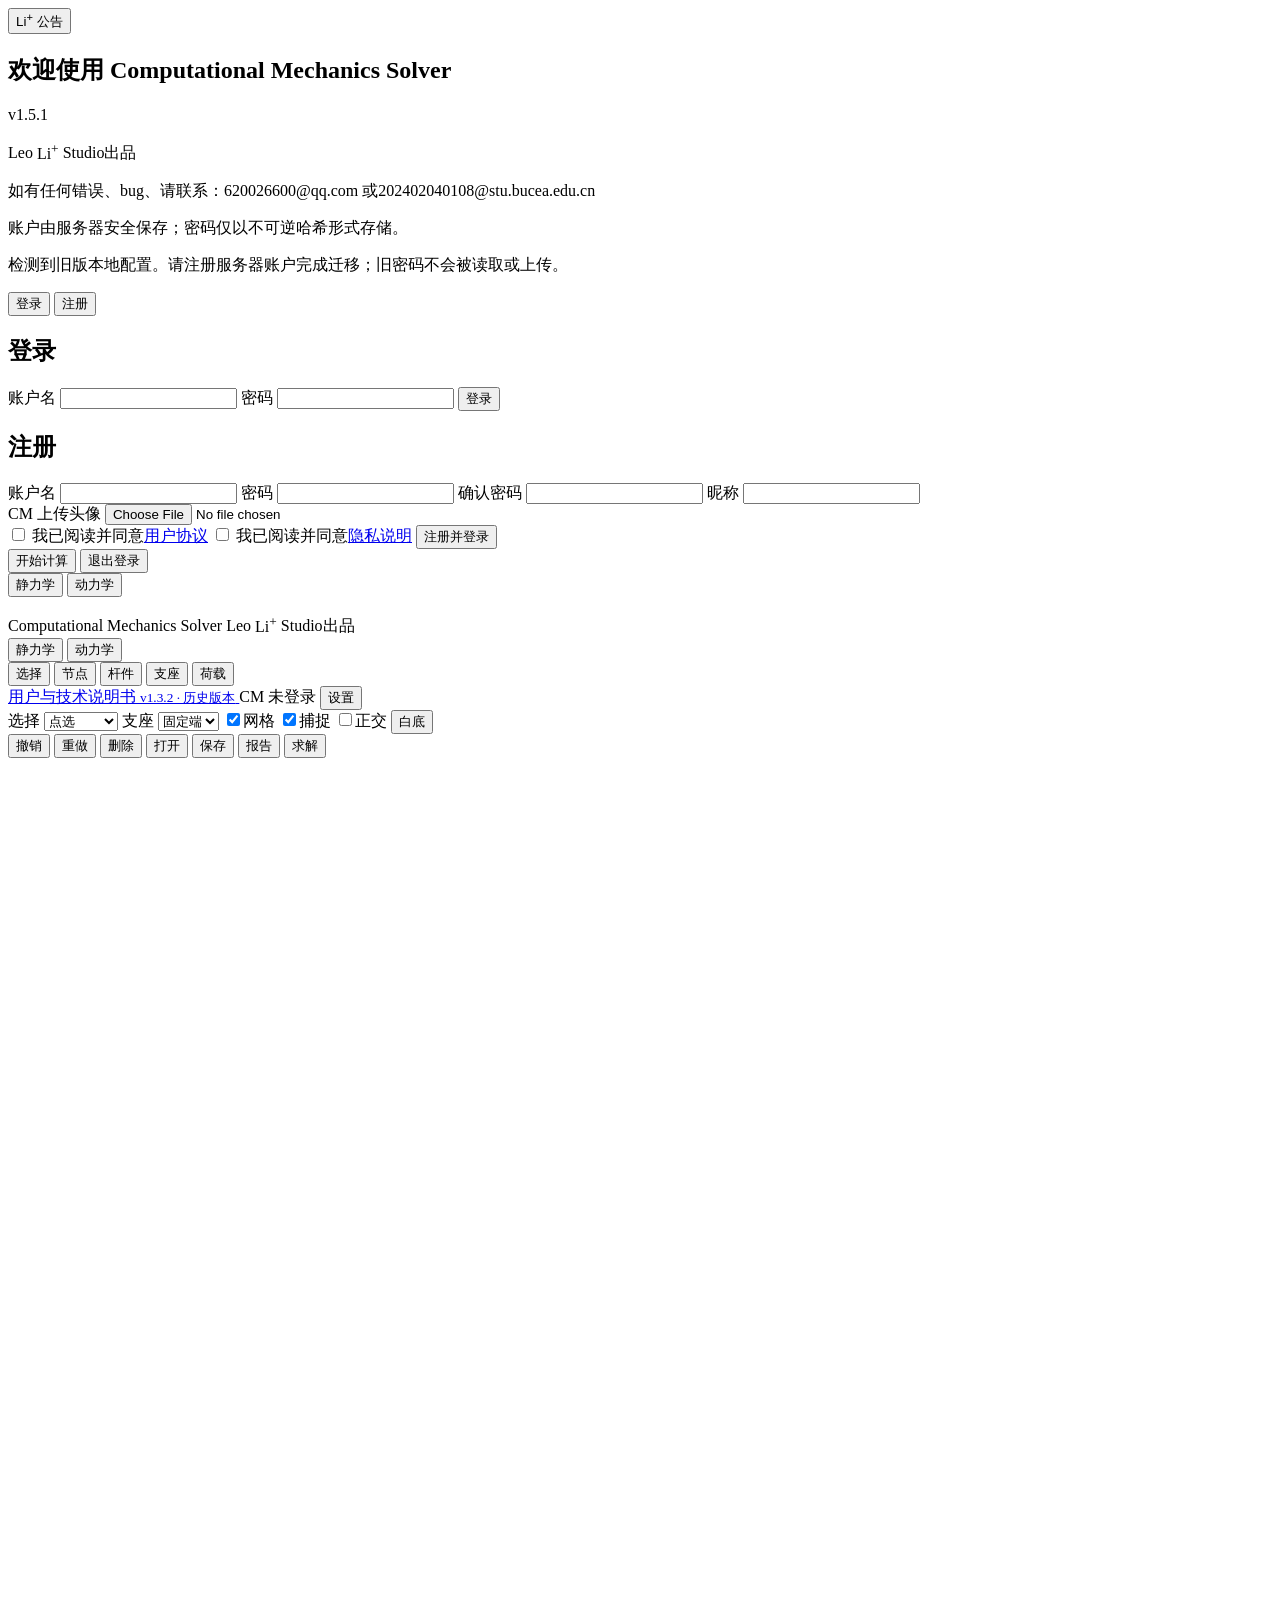
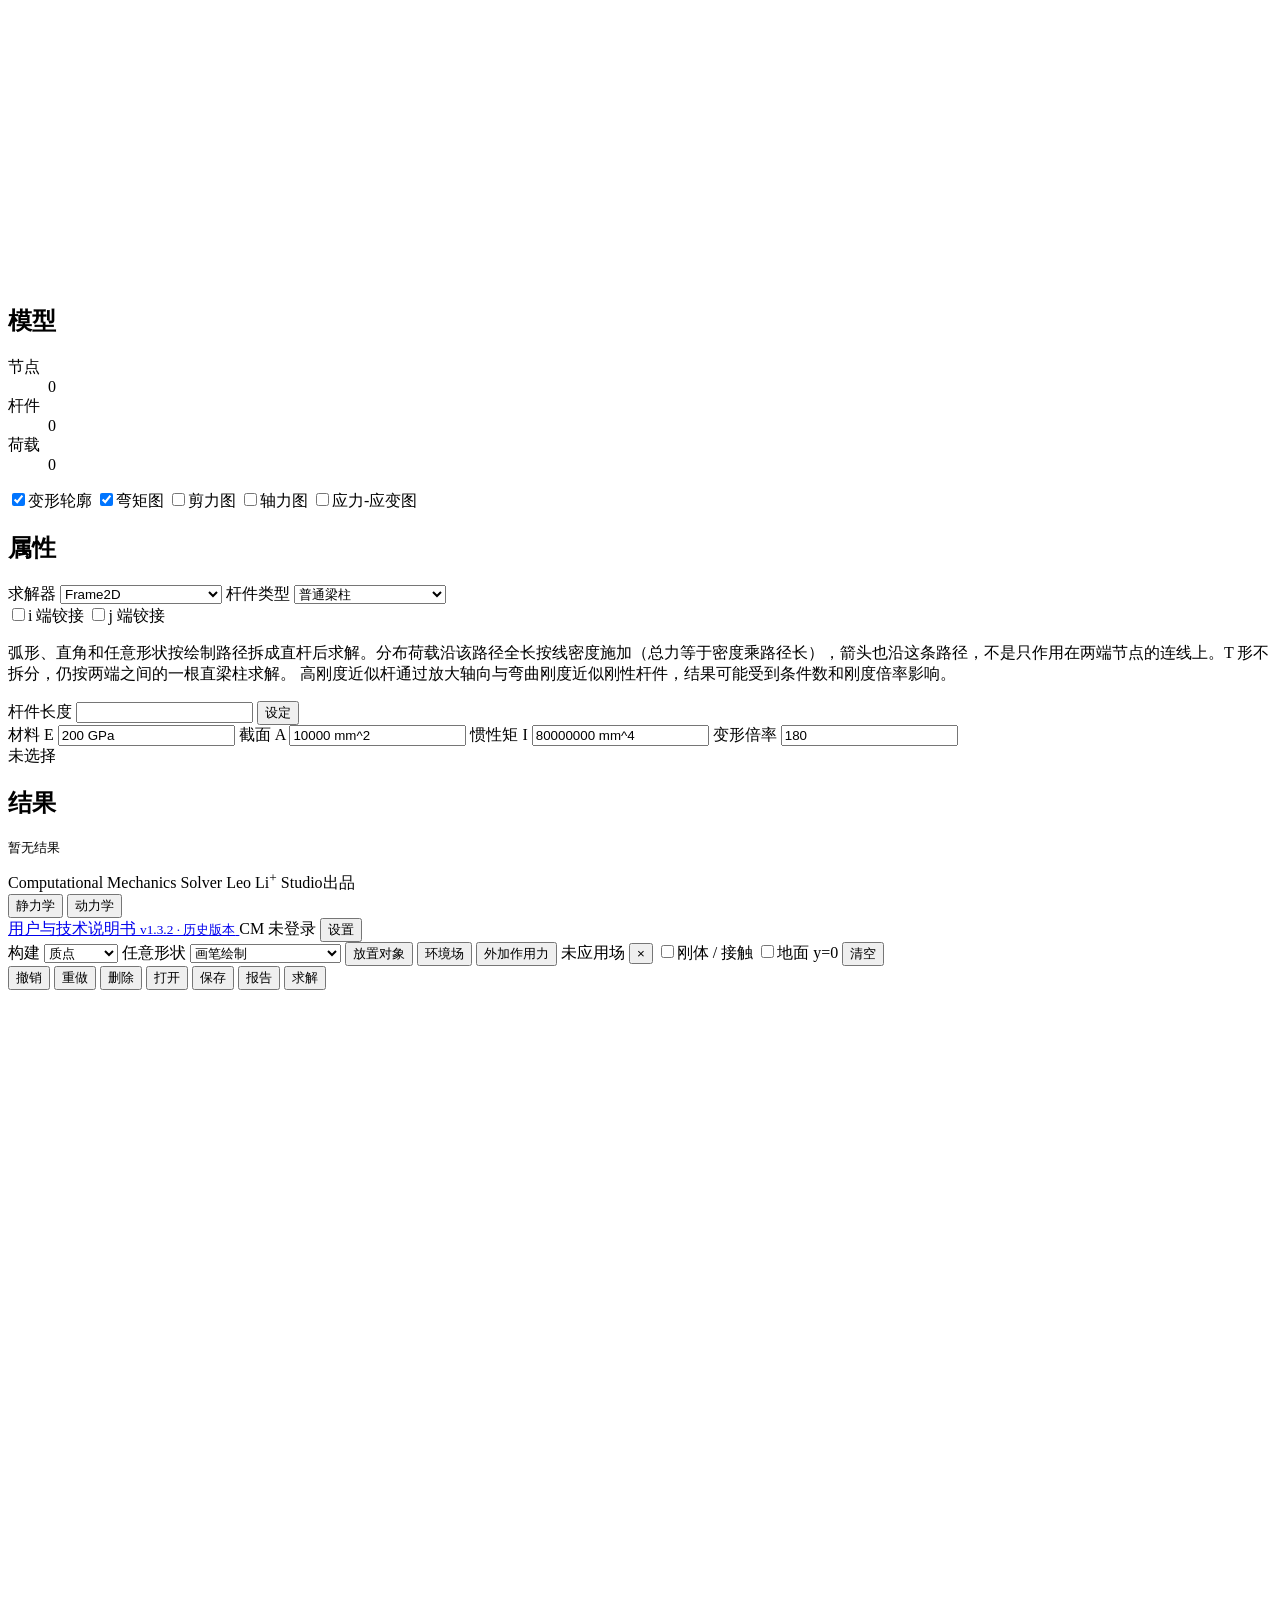
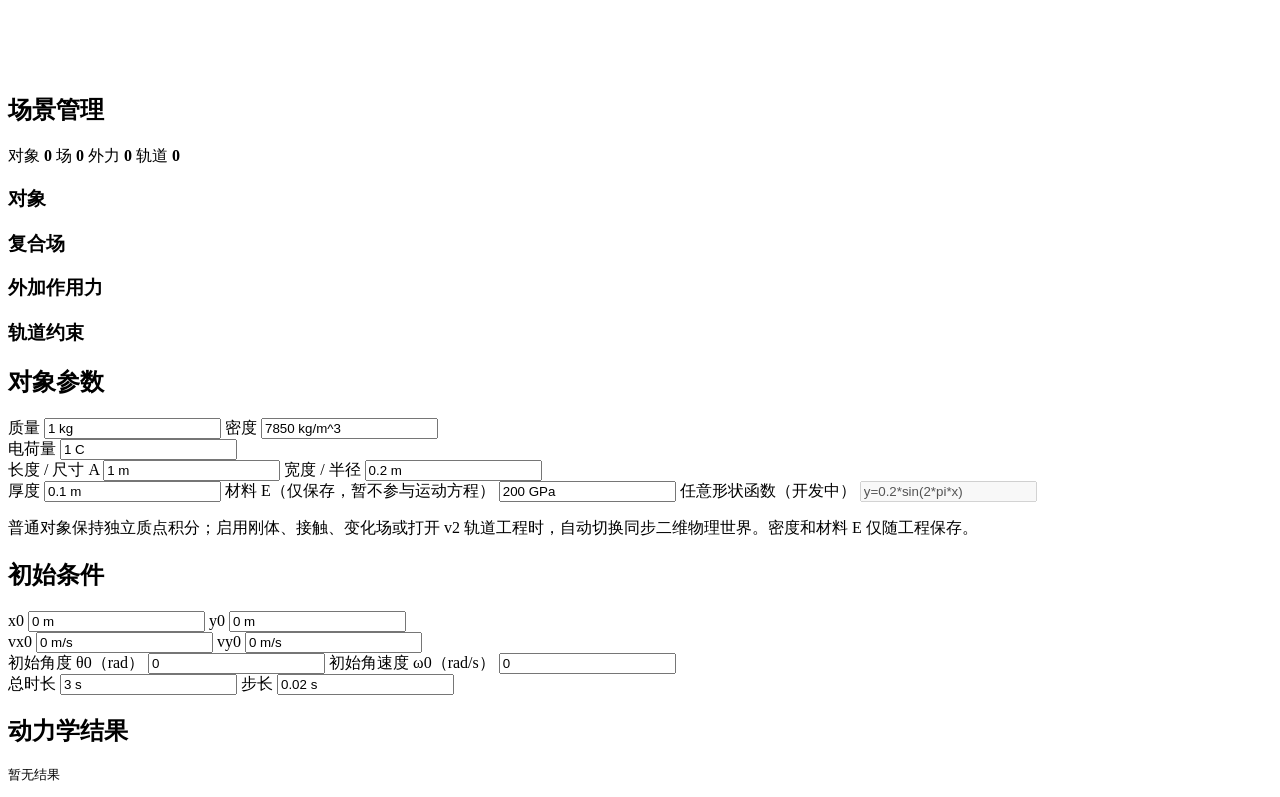
==== commit 488bae66: "修复已确认的静力、计算书与登录缺陷。 分布荷载保留两端荷载值，两端相等记为均布，不相等则从起点线性变化到终点。 登录和注册限流改为按反向代理转发的客户端地址计数，优先取 X-Real-IP，否则取 X" ====
--- a/web/index.html
+++ b/web/index.html
@@ -247,7 +247,7 @@
               </label>
             </div>
             <p id="elementCapabilityNote" class="capability-note">
-              弧形、T 形、直角和任意形状当前用于建模显示；求解时按两端节点间的二维直梁柱单元处理。
+              弧形、直角和任意形状按绘制路径拆成直杆后求解。分布荷载沿该路径全长按线密度施加（总力等于密度乘路径长），箭头也沿这条路径，不是只作用在两端节点的连线上。T 形不拆分，仍按两端之间的一根直梁柱求解。
               高刚度近似杆通过放大轴向与弯曲刚度近似刚性杆件，结果可能受到条件数和刚度倍率影响。
             </p>
             <div class="field-row">
@@ -1074,6 +1074,7 @@
     <script src="/static/project-schema.js"></script>
     <script src="/static/project-adapter.js"></script>
     <script src="/static/geometry-discretize.js"></script>
+    <script src="/static/distributed-load.js"></script>
     <script src="/static/dynamics-field-geometry.js"></script>
     <script src="/static/dynamics-field-placement.js"></script>
     <script src="/static/dynamics-expression.js"></script>
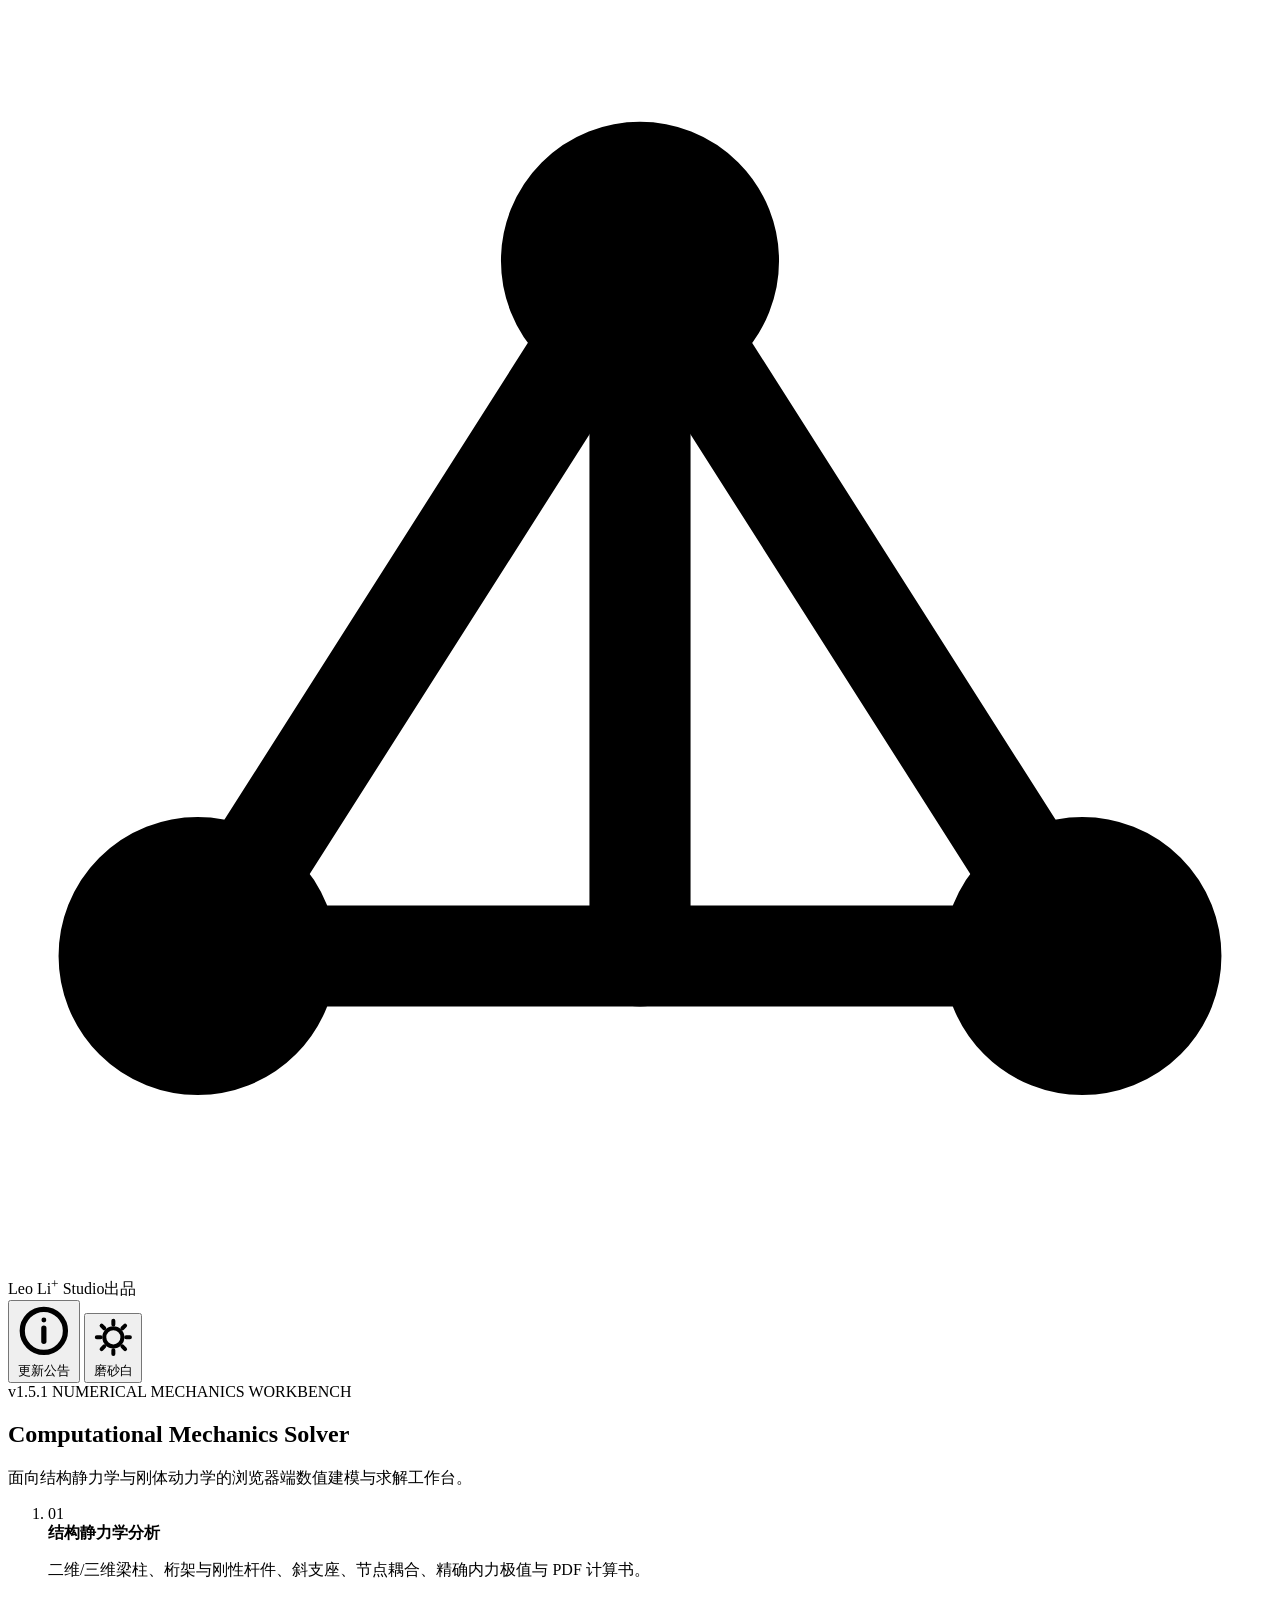
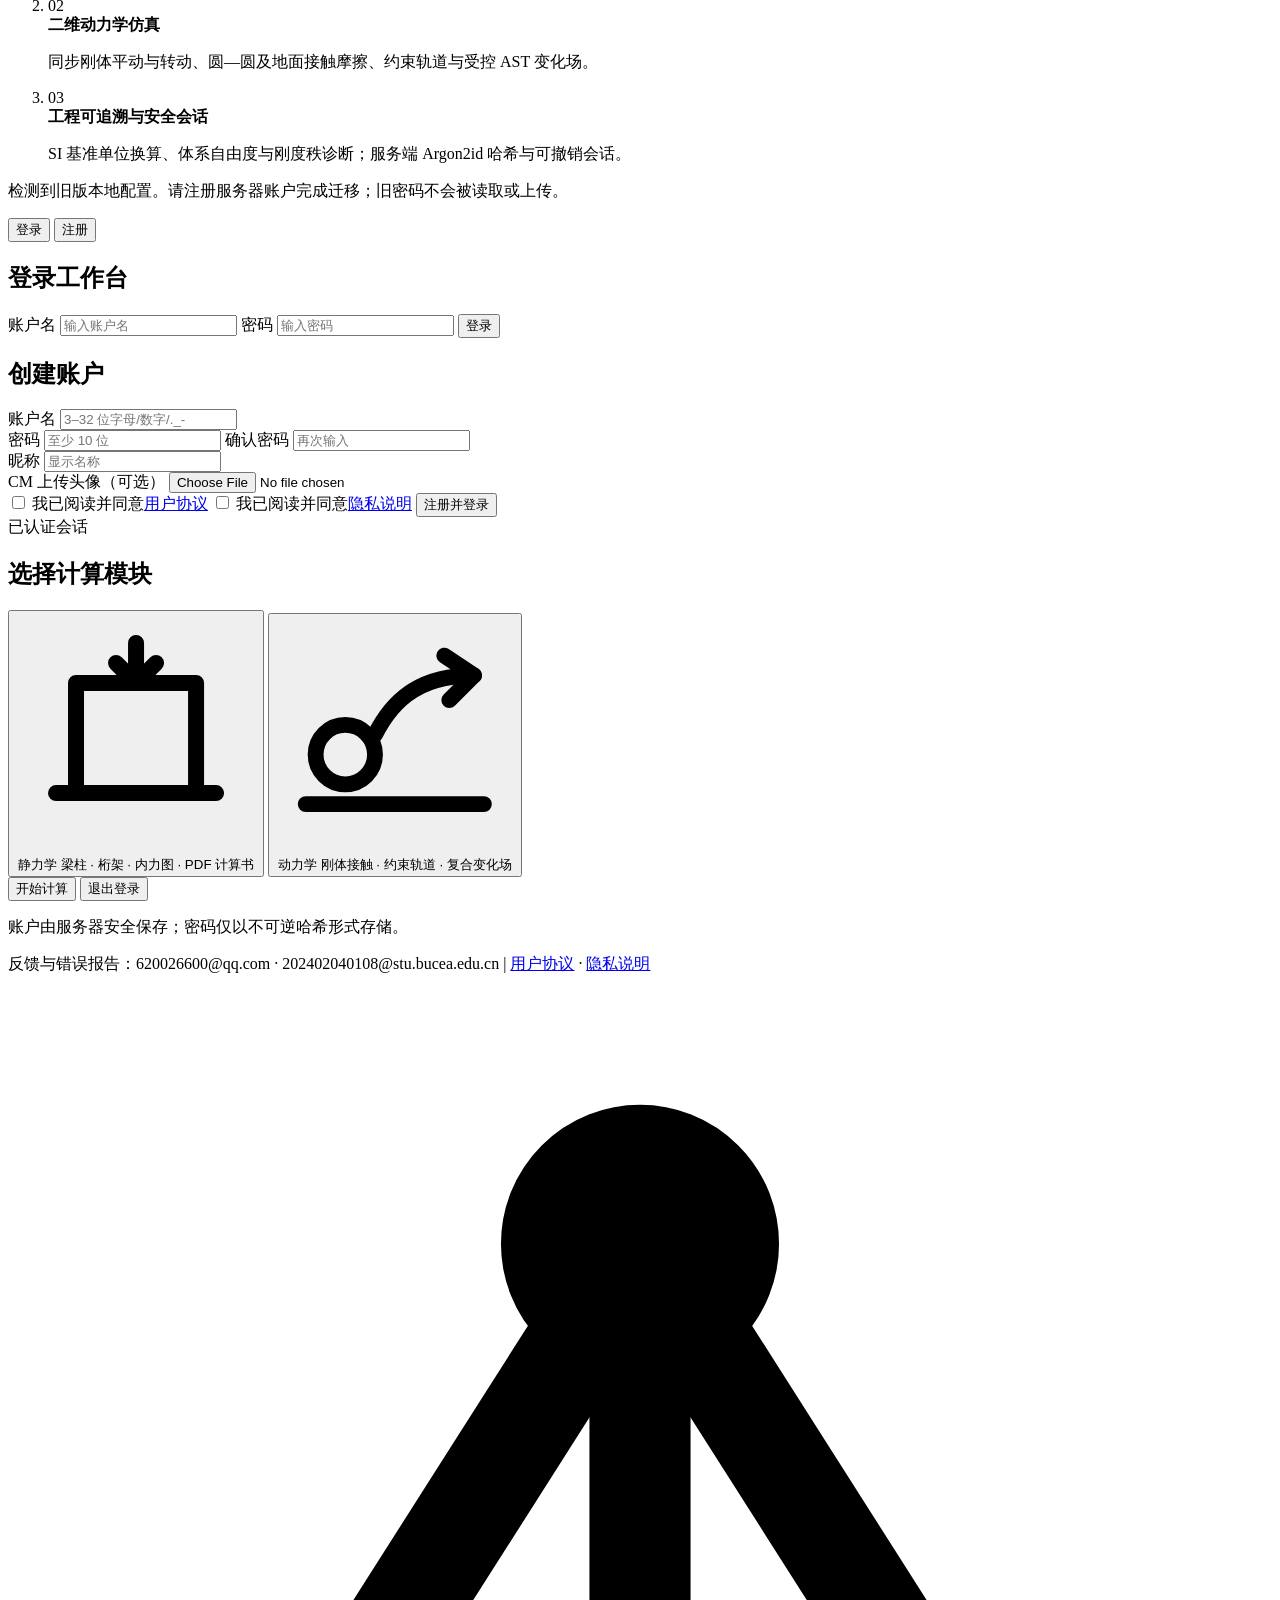
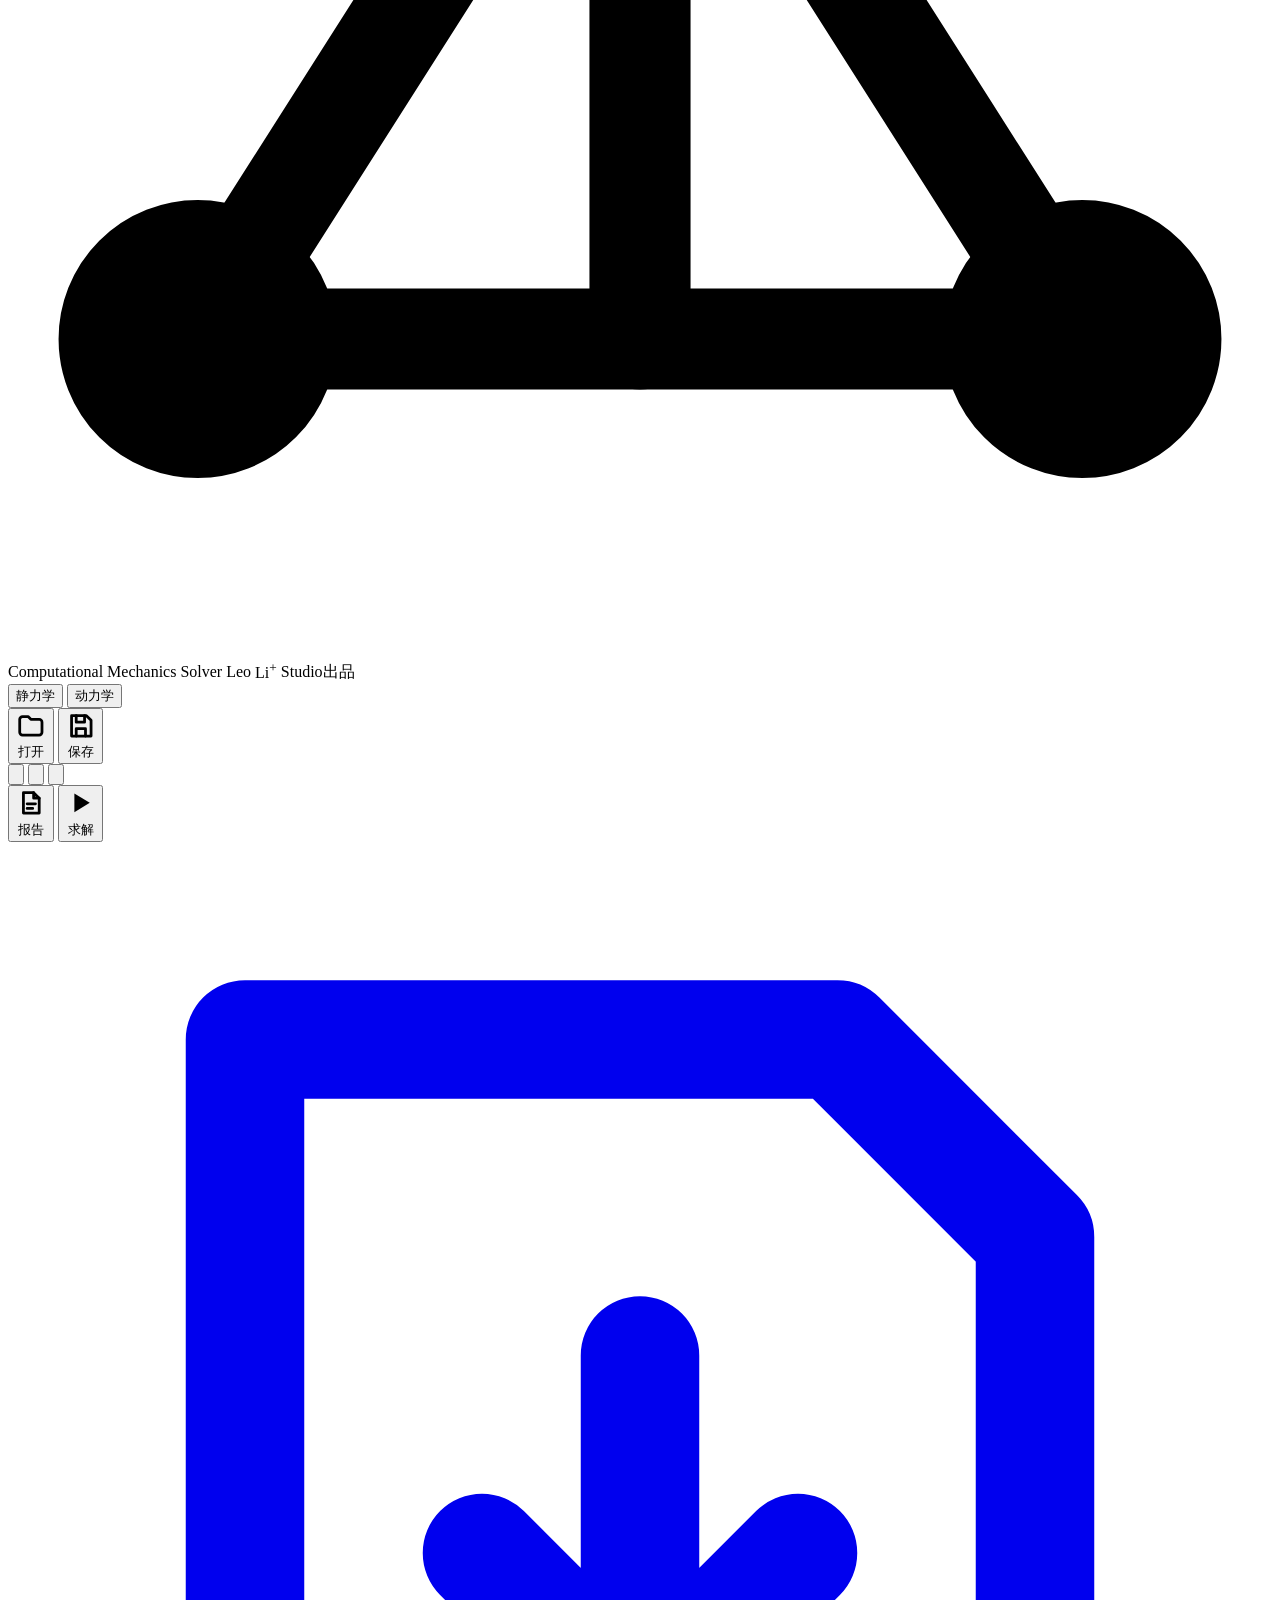
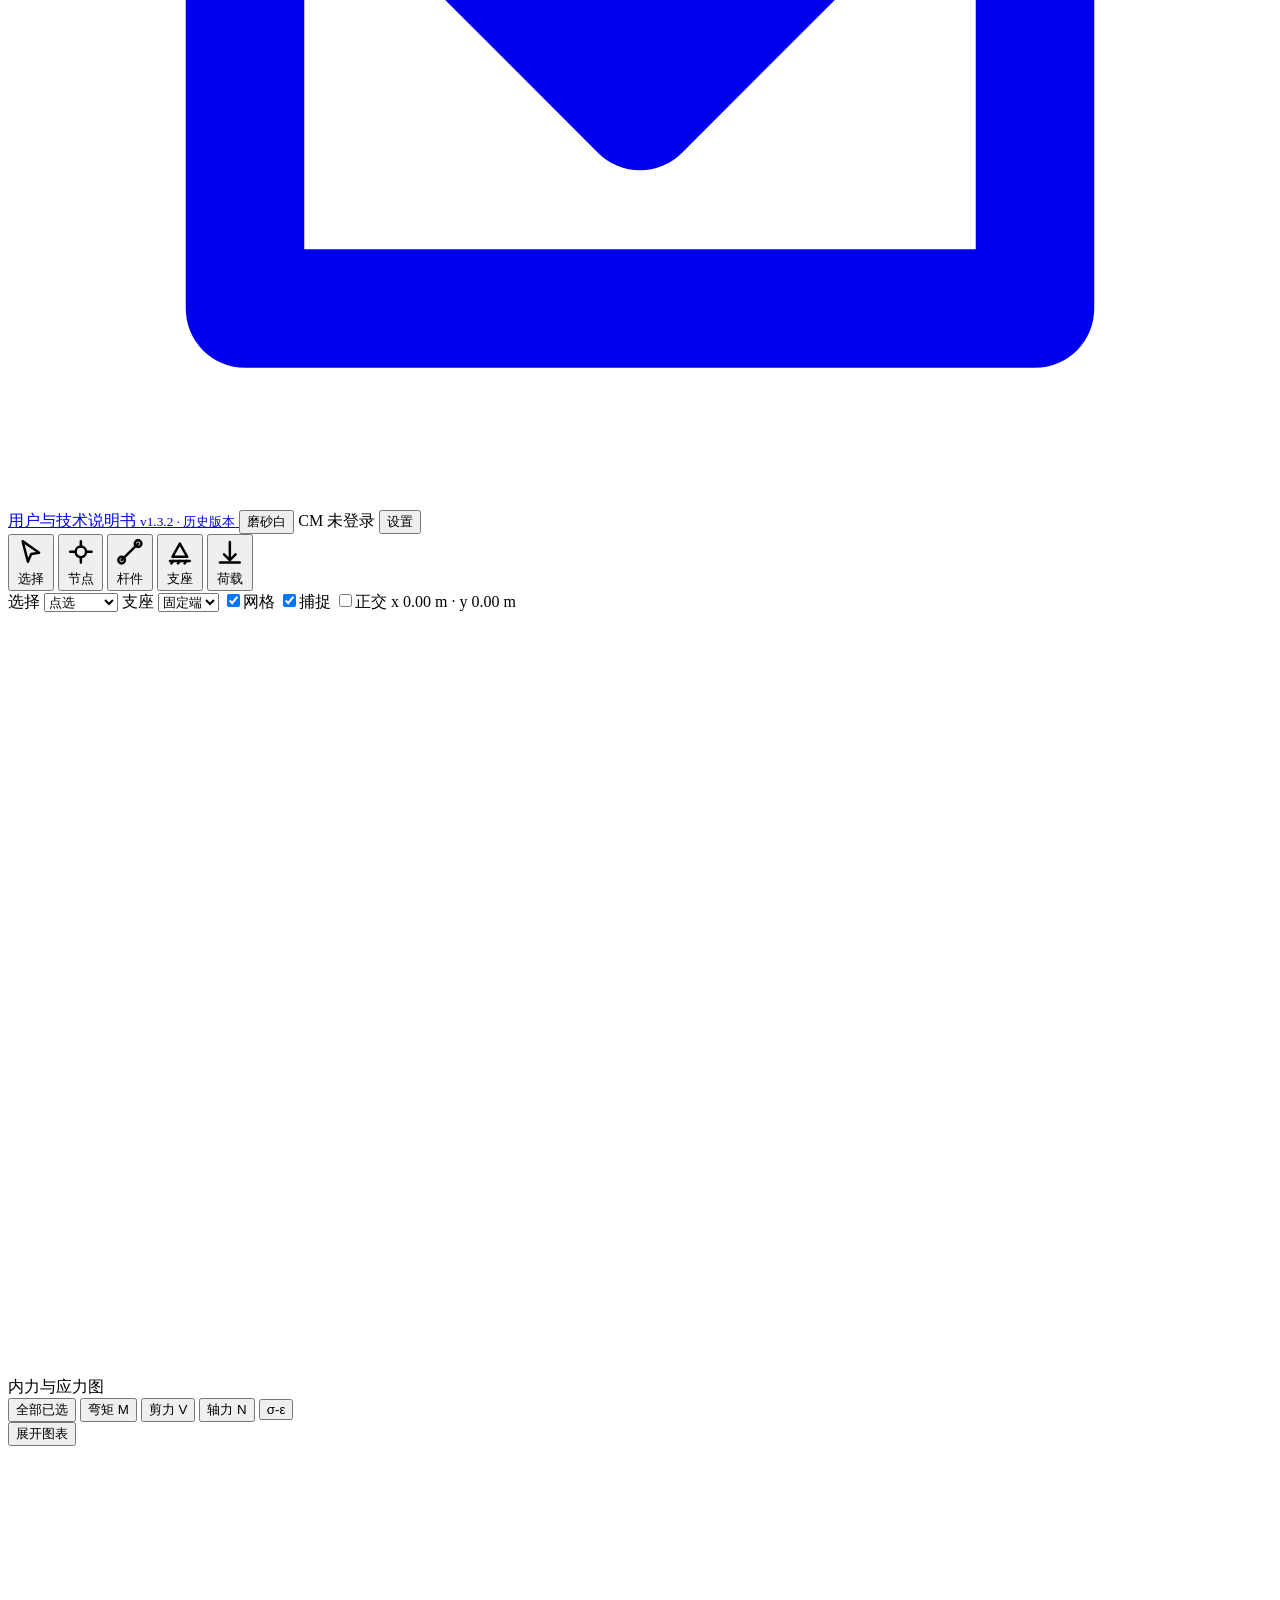
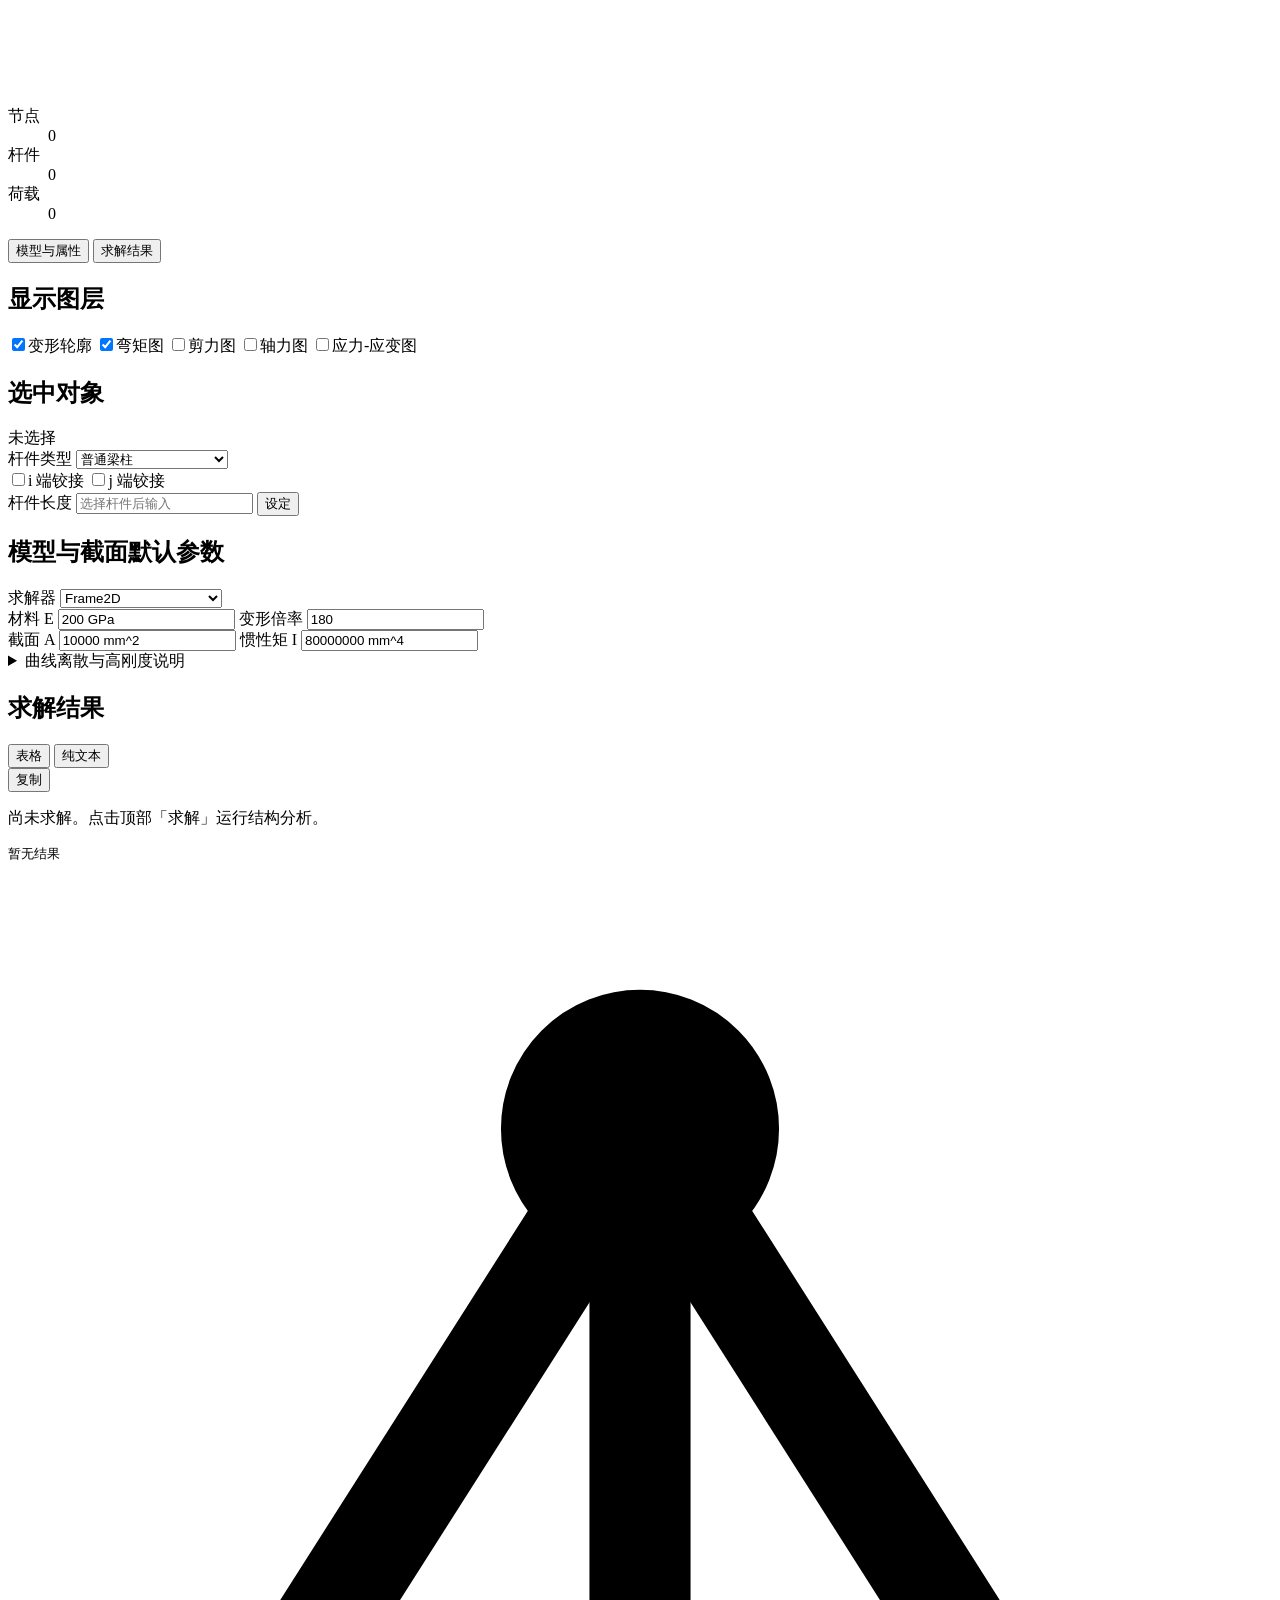
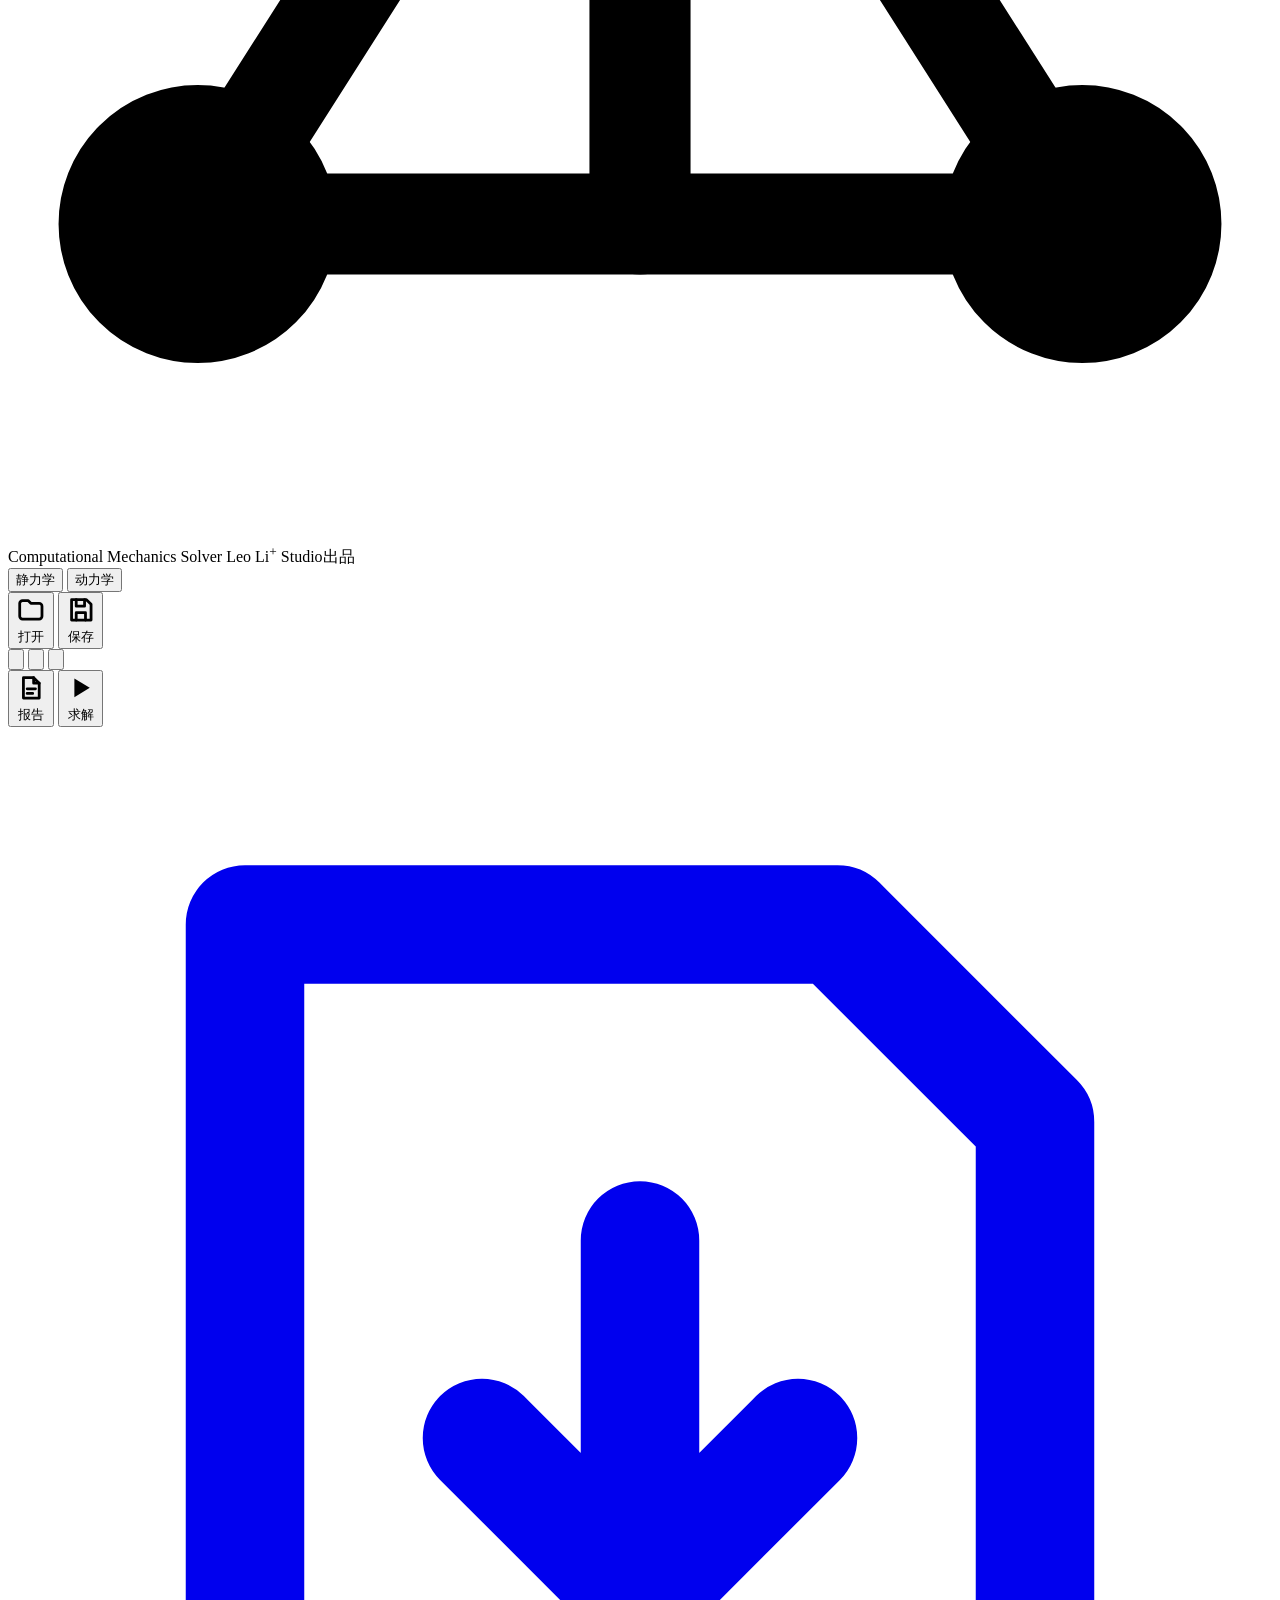
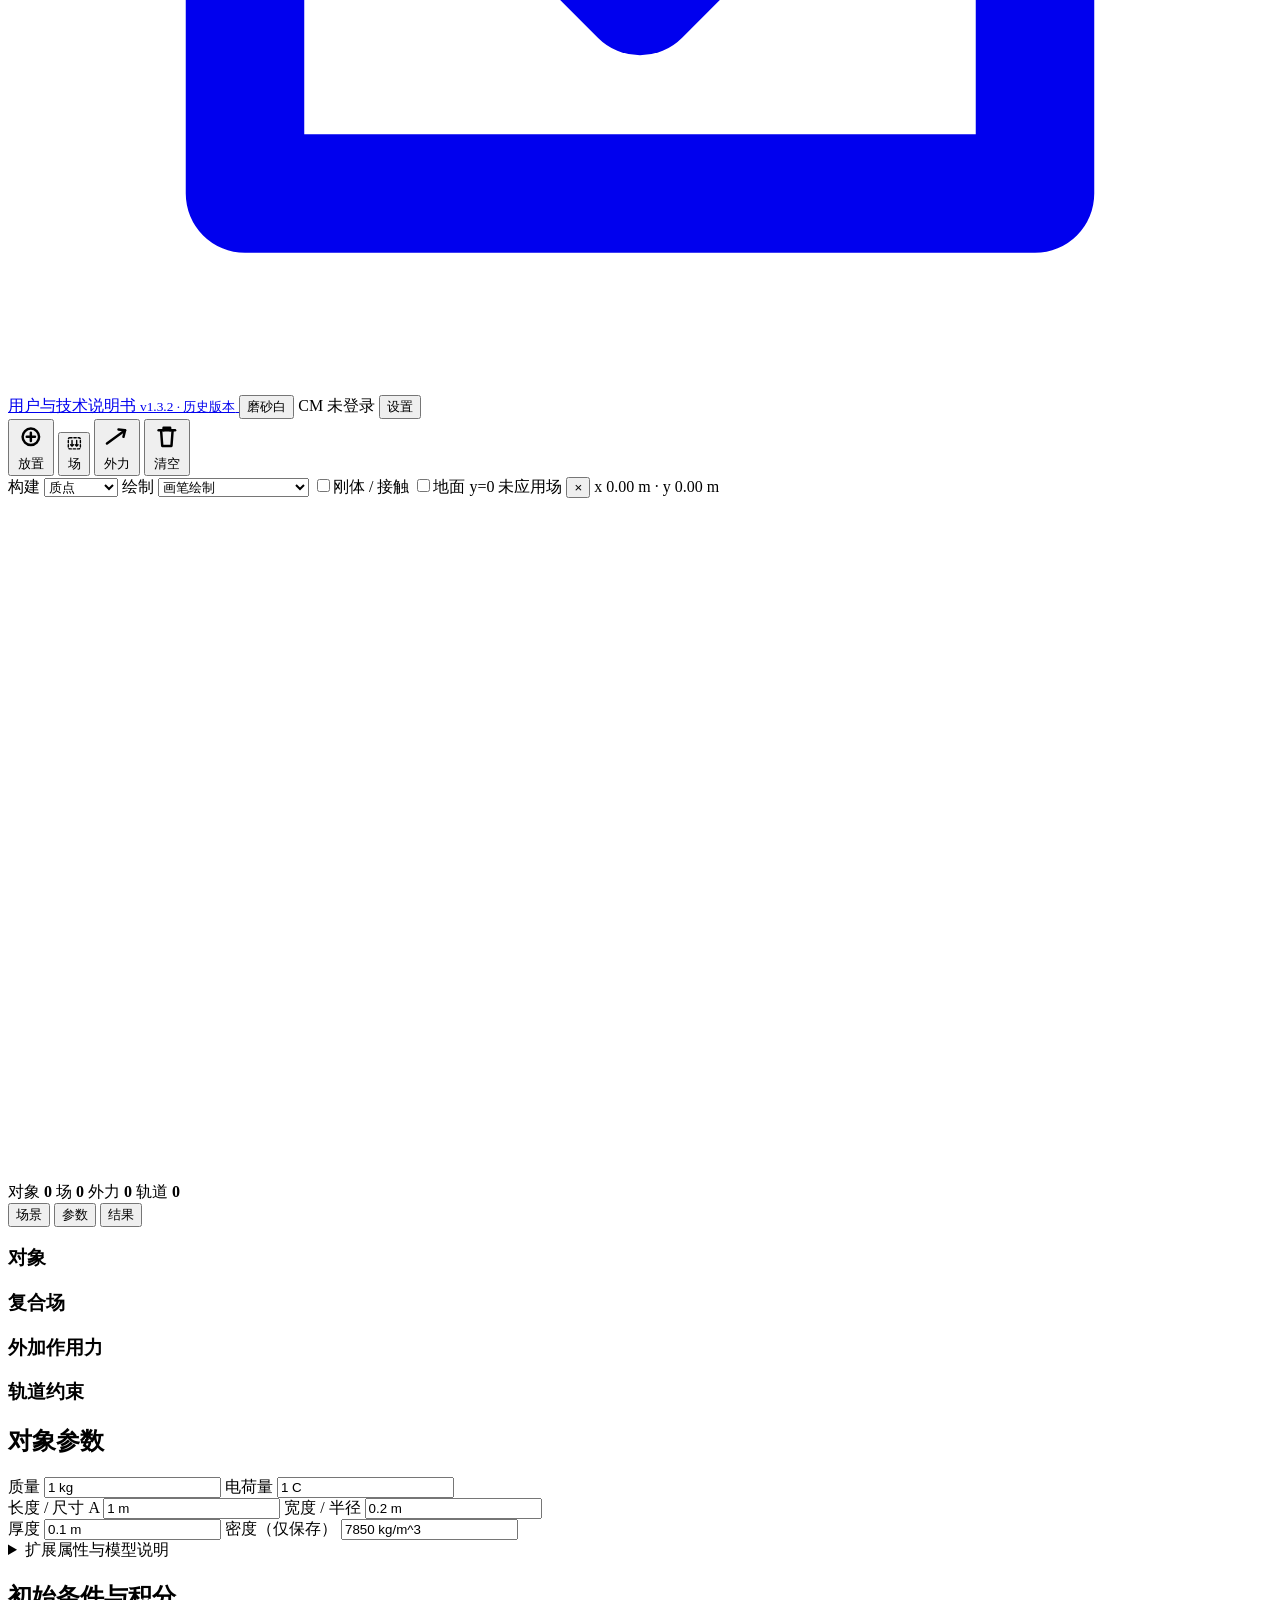
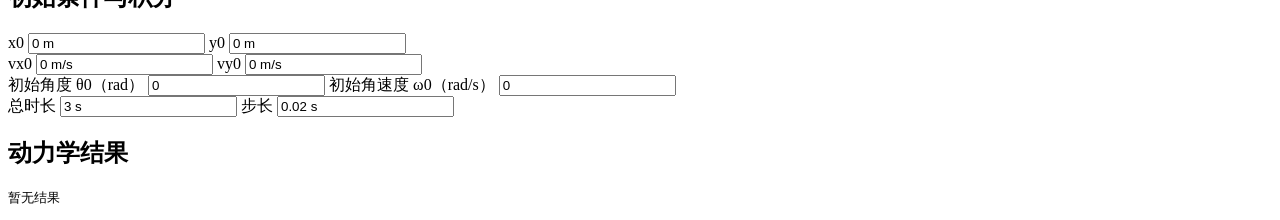
==== commit 6f9a1746: "Redesign frontend to minimalist CAD workbench with precision modeling glyphs - Replace rainbow gradi" ====
--- a/web/index.html
+++ b/web/index.html
@@ -9,128 +9,249 @@
   </head>
   <body class="dark-theme">
     <section id="welcomeScreen" class="welcome-screen">
-      <button
-        id="announcementButton"
-        class="announcement-trigger"
-        type="button"
-        aria-label="查看 v1.5.1 更新公告"
-        aria-haspopup="dialog"
-        aria-controls="announcementDialog"
-      >
-        <span class="li-atom" aria-hidden="true">
-          <span class="li-nucleus">Li<sup>+</sup></span>
-          <span class="atom-orbit atom-orbit-one"><span class="atom-electron"></span></span>
-          <span class="atom-orbit atom-orbit-two"><span class="atom-electron"></span></span>
-          <span class="atom-orbit atom-orbit-three"><span class="atom-electron"></span></span>
-        </span>
-        <span class="announcement-label">公告</span>
-      </button>
+      <header class="welcome-topbar">
+        <div class="welcome-brand-mini">
+          <svg class="brand-glyph" viewBox="0 0 20 20" fill="none" stroke="currentColor" stroke-width="1.6" stroke-linecap="round" stroke-linejoin="round" aria-hidden="true">
+            <path d="M3 15L10 4L17 15H3Z"/>
+            <path d="M10 4V15"/>
+            <circle cx="10" cy="4" r="1.4" fill="currentColor"/>
+            <circle cx="3" cy="15" r="1.4" fill="currentColor"/>
+            <circle cx="17" cy="15" r="1.4" fill="currentColor"/>
+          </svg>
+          <span class="studio-credit">Leo <span class="li-ion">Li<sup>+</sup></span> Studio出品</span>
+        </div>
+        <div class="welcome-topbar-actions">
+          <button
+            id="announcementButton"
+            class="ghost-button announcement-trigger"
+            type="button"
+            aria-label="查看 v1.5.1 更新公告"
+            aria-haspopup="dialog"
+            aria-controls="announcementDialog"
+          >
+            <svg class="ui-icon" viewBox="0 0 16 16" fill="none" stroke="currentColor" stroke-width="1.5" stroke-linecap="round" stroke-linejoin="round" aria-hidden="true">
+              <circle cx="8" cy="8" r="6.2"/>
+              <path d="M8 7.2V11"/>
+              <circle cx="8" cy="4.9" r="0.7" fill="currentColor" stroke="none"/>
+            </svg>
+            <span class="announcement-label">更新公告</span>
+          </button>
+          <button id="welcomeThemeButton" class="ghost-button theme-toggle-btn" type="button" title="切换深浅配色（浅红墨黑 / 磨砂白暖黄）">
+            <svg class="ui-icon" viewBox="0 0 16 16" fill="none" stroke="currentColor" stroke-width="1.5" stroke-linecap="round" stroke-linejoin="round" aria-hidden="true">
+              <circle cx="8" cy="8" r="3.4"/>
+              <path d="M8 1.8V3.2M8 12.8V14.2M1.8 8H3.2M12.8 8H14.2M3.6 3.6L4.6 4.6M11.4 11.4L12.4 12.4M12.4 3.6L11.4 4.6M4.6 11.4L3.6 12.4"/>
+            </svg>
+            <span>磨砂白</span>
+          </button>
+        </div>
+      </header>
+
       <div class="welcome-content">
-        <h1 class="welcome-title rainbow-animated">
-          <span>欢迎使用</span>
-          <span>Computational Mechanics Solver</span>
-        </h1>
-        <p id="releaseVersion" class="welcome-version rainbow-animated">v1.5.1</p>
-        <p class="welcome-subtitle studio-credit">Leo <span class="li-ion">Li<sup>+</sup></span> Studio出品</p>
+        <div class="welcome-grid">
+          <div class="welcome-intro">
+            <div class="welcome-kicker-row">
+              <span id="releaseVersion" class="version-badge">v1.5.1</span>
+              <span class="welcome-kicker-text">NUMERICAL MECHANICS WORKBENCH</span>
+            </div>
+            <h1 class="welcome-title">
+              <span>Computational</span>
+              <span>Mechanics Solver</span>
+            </h1>
+            <p class="welcome-subtitle">面向结构静力学与刚体动力学的浏览器端数值建模与求解工作台。</p>
+
+            <ol class="welcome-spec-list">
+              <li>
+                <span class="spec-index">01</span>
+                <div>
+                  <strong>结构静力学分析</strong>
+                  <p>二维/三维梁柱、桁架与刚性杆件、斜支座、节点耦合、精确内力极值与 PDF 计算书。</p>
+                </div>
+              </li>
+              <li>
+                <span class="spec-index">02</span>
+                <div>
+                  <strong>二维动力学仿真</strong>
+                  <p>同步刚体平动与转动、圆—圆及地面接触摩擦、约束轨道与受控 AST 变化场。</p>
+                </div>
+              </li>
+              <li>
+                <span class="spec-index">03</span>
+                <div>
+                  <strong>工程可追溯与安全会话</strong>
+                  <p>SI 基准单位换算、体系自由度与刚度秩诊断；服务端 Argon2id 哈希与可撤销会话。</p>
+                </div>
+              </li>
+            </ol>
+
+            <p id="legacyProfileNotice" class="migration-notice hidden">
+              检测到旧版本地配置。请注册服务器账户完成迁移；旧密码不会被读取或上传。
+            </p>
+          </div>
+
+          <div class="welcome-auth-column">
+            <div class="auth-shell-card">
+              <div id="authChoicePanel" class="auth-choice-panel" role="tablist" aria-label="账户操作">
+                <button id="showLoginButton" class="auth-choice-button active" type="button" role="tab">登录</button>
+                <button id="showRegisterButton" class="auth-choice-button" type="button" role="tab">注册</button>
+              </div>
+
+              <div id="authPanel" class="auth-panel">
+                <section id="loginCard" class="auth-card">
+                  <h2>登录工作台</h2>
+                  <label class="auth-field">
+                    <span>账户名</span>
+                    <input id="loginUsername" autocomplete="username" maxlength="32" placeholder="输入账户名" required>
+                  </label>
+                  <label class="auth-field">
+                    <span>密码</span>
+                    <input id="loginPassword" type="password" autocomplete="current-password" maxlength="128" placeholder="输入密码" required>
+                  </label>
+                  <button id="loginSubmit" class="auth-action primary" type="button">登录</button>
+                </section>
+
+                <section id="registerCard" class="auth-card hidden">
+                  <h2>创建账户</h2>
+                  <label class="auth-field">
+                    <span>账户名</span>
+                    <input id="registerUsername" autocomplete="username" maxlength="32" placeholder="3–32 位字母/数字/._-" required>
+                  </label>
+                  <div class="field-row two">
+                    <label class="auth-field">
+                      <span>密码</span>
+                      <input id="registerPassword" type="password" autocomplete="new-password" minlength="10" maxlength="128" placeholder="至少 10 位" required>
+                    </label>
+                    <label class="auth-field">
+                      <span>确认密码</span>
+                      <input id="registerPasswordConfirm" type="password" autocomplete="new-password" minlength="10" maxlength="128" placeholder="再次输入" required>
+                    </label>
+                  </div>
+                  <label class="auth-field">
+                    <span>昵称</span>
+                    <input id="registerNickname" autocomplete="nickname" maxlength="40" placeholder="显示名称" required>
+                  </label>
+                  <div class="avatar-upload-row">
+                    <span id="registerAvatarPreview" class="default-avatar">CM</span>
+                    <label class="avatar-upload">
+                      <span>上传头像（可选）</span>
+                      <input id="registerAvatar" type="file" accept="image/png,image/jpeg,image/webp">
+                    </label>
+                  </div>
+                  <label class="auth-agreement">
+                    <input id="acceptTerms" type="checkbox">
+                    <span>我已阅读并同意<a href="/static/terms.html" target="_blank" rel="noopener">用户协议</a></span>
+                  </label>
+                  <label class="auth-agreement">
+                    <input id="acceptPrivacy" type="checkbox">
+                    <span>我已阅读并同意<a href="/static/privacy.html" target="_blank" rel="noopener">隐私说明</a></span>
+                  </label>
+                  <button id="registerSubmit" class="auth-action primary" type="button">注册并登录</button>
+                </section>
+              </div>
+
+              <div id="startPanel" class="start-panel hidden">
+                <div class="start-panel-header">
+                  <span class="start-eyebrow">已认证会话</span>
+                  <h2>选择计算模块</h2>
+                </div>
+                <div id="moduleChoicePanel" class="module-choice-panel" aria-label="力学模块选择">
+                  <button id="staticModuleButton" class="module-choice-button" type="button">
+                    <svg class="module-card-icon" viewBox="0 0 24 24" fill="none" stroke="currentColor" stroke-width="1.6" stroke-linecap="round" stroke-linejoin="round" aria-hidden="true">
+                      <path d="M4 18H20"/>
+                      <path d="M6 18V7H18V18"/>
+                      <path d="M12 3V7M10 5L12 7L14 5"/>
+                    </svg>
+                    <span class="module-choice-title">静力学</span>
+                    <span class="module-choice-desc">梁柱 · 桁架 · 内力图 · PDF 计算书</span>
+                  </button>
+                  <button id="dynamicsModuleButton" class="module-choice-button" type="button">
+                    <svg class="module-card-icon" viewBox="0 0 24 24" fill="none" stroke="currentColor" stroke-width="1.6" stroke-linecap="round" stroke-linejoin="round" aria-hidden="true">
+                      <circle cx="7" cy="14" r="3"/>
+                      <path d="M10 12C12 8 15 6 20 6"/>
+                      <path d="M17 4L20 6L17.5 8.5"/>
+                      <path d="M3 19H21"/>
+                    </svg>
+                    <span class="module-choice-title">动力学</span>
+                    <span class="module-choice-desc">刚体接触 · 约束轨道 · 复合变化场</span>
+                  </button>
+                </div>
+                <button id="startAppButton" class="start-app-button hidden" type="button">开始计算</button>
+                <button id="welcomeLogoutButton" class="welcome-logout-button ghost-button" type="button">退出登录</button>
+              </div>
+
+              <p id="authMessage" class="auth-message" role="status"></p>
+            </div>
+          </div>
+        </div>
+      </div>
+
+      <footer class="welcome-footer">
+        <p class="local-profile-note">账户由服务器安全保存；密码仅以不可逆哈希形式存储。</p>
         <p class="welcome-contact">
-          如有任何错误、bug、请联系：620026600@qq.com 或202402040108@stu.bucea.edu.cn
+          反馈与错误报告：620026600@qq.com · 202402040108@stu.bucea.edu.cn
+          <span class="footer-sep" aria-hidden="true">|</span>
+          <a href="/static/terms.html" target="_blank" rel="noopener">用户协议</a>
+          <span class="footer-sep" aria-hidden="true">·</span>
+          <a href="/static/privacy.html" target="_blank" rel="noopener">隐私说明</a>
         </p>
-        <p class="local-profile-note">账户由服务器安全保存；密码仅以不可逆哈希形式存储。</p>
-        <p id="legacyProfileNotice" class="migration-notice hidden">
-          检测到旧版本地配置。请注册服务器账户完成迁移；旧密码不会被读取或上传。
-        </p>
-
-        <div id="authChoicePanel" class="auth-choice-panel">
-          <button id="showLoginButton" class="auth-choice-button" type="button">登录</button>
-          <button id="showRegisterButton" class="auth-choice-button" type="button">注册</button>
-        </div>
-
-        <div id="authPanel" class="auth-panel hidden">
-          <section id="loginCard" class="auth-card hidden">
-            <h2>登录</h2>
-            <label class="auth-field">
-              <span>账户名</span>
-              <input id="loginUsername" autocomplete="username" maxlength="32" required>
-            </label>
-            <label class="auth-field">
-              <span>密码</span>
-              <input id="loginPassword" type="password" autocomplete="current-password" maxlength="128" required>
-            </label>
-            <button id="loginSubmit" class="auth-action" type="button">登录</button>
-          </section>
-
-          <section id="registerCard" class="auth-card hidden">
-            <h2>注册</h2>
-            <label class="auth-field">
-              <span>账户名</span>
-              <input id="registerUsername" autocomplete="username" maxlength="32" required>
-            </label>
-            <label class="auth-field">
-              <span>密码</span>
-              <input id="registerPassword" type="password" autocomplete="new-password" minlength="10" maxlength="128" required>
-            </label>
-            <label class="auth-field">
-              <span>确认密码</span>
-              <input id="registerPasswordConfirm" type="password" autocomplete="new-password" minlength="10" maxlength="128" required>
-            </label>
-            <label class="auth-field">
-              <span>昵称</span>
-              <input id="registerNickname" autocomplete="nickname" maxlength="40" required>
-            </label>
-            <div class="avatar-upload-row">
-              <span id="registerAvatarPreview" class="default-avatar">CM</span>
-              <label class="avatar-upload">
-                <span>上传头像</span>
-                <input id="registerAvatar" type="file" accept="image/png,image/jpeg,image/webp">
-              </label>
-            </div>
-            <label class="auth-agreement">
-              <input id="acceptTerms" type="checkbox">
-              <span>我已阅读并同意<a href="/static/terms.html" target="_blank" rel="noopener">用户协议</a></span>
-            </label>
-            <label class="auth-agreement">
-              <input id="acceptPrivacy" type="checkbox">
-              <span>我已阅读并同意<a href="/static/privacy.html" target="_blank" rel="noopener">隐私说明</a></span>
-            </label>
-            <button id="registerSubmit" class="auth-action" type="button">注册并登录</button>
-          </section>
-        </div>
-
-        <div id="startPanel" class="start-panel hidden">
-          <button id="startAppButton" class="start-app-button">开始计算</button>
-          <button id="welcomeLogoutButton" class="welcome-logout-button">退出登录</button>
-        </div>
-        <div id="moduleChoicePanel" class="module-choice-panel hidden" aria-label="力学模块选择">
-          <button id="staticModuleButton" class="module-choice-button" type="button">
-            <span>静力学</span>
-          </button>
-          <button id="dynamicsModuleButton" class="module-choice-button" type="button">
-            <span>动力学</span>
-          </button>
-        </div>
-        <p id="authMessage" class="auth-message" role="status"></p>
-      </div>
+      </footer>
     </section>
 
     <div id="appShell" class="app-shell app-hidden">
       <header class="topbar">
-        <div class="brand">
-          <span class="brand-copy">
-            <span class="brand-title rainbow-title">Computational Mechanics Solver</span>
-            <span class="brand-subtitle studio-credit">Leo <span class="li-ion">Li<sup>+</sup></span> Studio出品</span>
-          </span>
+        <div class="topbar-left">
+          <div class="brand">
+            <svg class="brand-glyph" viewBox="0 0 20 20" fill="none" stroke="currentColor" stroke-width="1.6" stroke-linecap="round" stroke-linejoin="round" aria-hidden="true">
+              <path d="M3 15L10 4L17 15H3Z"/>
+              <path d="M10 4V15"/>
+              <circle cx="10" cy="4" r="1.4" fill="currentColor"/>
+              <circle cx="3" cy="15" r="1.4" fill="currentColor"/>
+              <circle cx="17" cy="15" r="1.4" fill="currentColor"/>
+            </svg>
+            <span class="brand-copy">
+              <span class="brand-title">Computational Mechanics Solver</span>
+              <span class="brand-subtitle studio-credit">Leo <span class="li-ion">Li<sup>+</sup></span> Studio出品</span>
+            </span>
+          </div>
           <div class="module-switch static-module-switch" role="toolbar" aria-label="力学模块切换">
             <button id="staticActiveButton" class="active" type="button">静力学</button>
             <button id="staticToDynamicsButton" type="button">动力学</button>
           </div>
         </div>
 
-        <div class="tool-strip" role="toolbar" aria-label="建模工具">
-          <button class="tool-button active" data-tool="select" title="选择">选择</button>
-          <button class="tool-button" data-tool="node" title="节点">节点</button>
-          <button class="tool-button" data-tool="element" title="杆件">杆件</button>
-          <button class="tool-button" data-tool="support" title="支座">支座</button>
-          <button class="tool-button" data-tool="load" title="荷载">荷载</button>
+        <div class="action-strip" role="toolbar" aria-label="静力学工程操作">
+          <div class="action-group">
+            <button id="openButton" class="ghost-button" type="button" title="打开工程">
+              <svg class="ui-icon" viewBox="0 0 16 16" fill="none" stroke="currentColor" stroke-width="1.5" stroke-linecap="round" stroke-linejoin="round" aria-hidden="true"><path d="M2 4.5C2 3.7 2.7 3 3.5 3H6.5L8 4.5H12.5C13.3 4.5 14 5.2 14 6V11.5C14 12.3 13.3 13 12.5 13H3.5C2.7 13 2 12.3 2 11.5V4.5Z"/></svg>
+              <span>打开</span>
+            </button>
+            <button id="saveButton" class="ghost-button" type="button" title="保存工程">
+              <svg class="ui-icon" viewBox="0 0 16 16" fill="none" stroke="currentColor" stroke-width="1.5" stroke-linecap="round" stroke-linejoin="round" aria-hidden="true"><path d="M3 2.5H11L13.5 5V13.5H3V2.5Z"/><path d="M5.5 2.5V6H10V2.5"/><path d="M5.5 13.5V9.5H10.5V13.5"/></svg>
+              <span>保存</span>
+            </button>
+          </div>
+          <span class="topbar-divider" aria-hidden="true"></span>
+          <div class="action-group">
+            <button id="undoButton" class="icon-only-button ghost-button" type="button" title="撤销 (Ctrl+Z)" aria-label="撤销">
+              <svg class="ui-icon" viewBox="0 0 16 16" fill="none" stroke="currentColor" stroke-width="1.5" stroke-linecap="round" stroke-linejoin="round" aria-hidden="true"><path d="M5.5 4L2.5 7L5.5 10"/><path d="M2.5 7H9.8C11.8 7 13.5 8.6 13.5 10.5C13.5 12 12.4 13 11 13H8.5"/></svg>
+            </button>
+            <button id="redoButton" class="icon-only-button ghost-button" type="button" title="重做 (Ctrl+Y)" aria-label="重做">
+              <svg class="ui-icon" viewBox="0 0 16 16" fill="none" stroke="currentColor" stroke-width="1.5" stroke-linecap="round" stroke-linejoin="round" aria-hidden="true"><path d="M10.5 4L13.5 7L10.5 10"/><path d="M13.5 7H6.2C4.2 7 2.5 8.6 2.5 10.5C2.5 12 3.6 13 5 13H7.5"/></svg>
+            </button>
+            <button id="deleteButton" class="icon-only-button ghost-button" type="button" title="删除选中 (Delete)" aria-label="删除">
+              <svg class="ui-icon" viewBox="0 0 16 16" fill="none" stroke="currentColor" stroke-width="1.5" stroke-linecap="round" stroke-linejoin="round" aria-hidden="true"><path d="M3 4.5H13"/><path d="M6 4.5V3H10V4.5"/><path d="M4.5 4.5L5.2 13H10.8L11.5 4.5"/></svg>
+            </button>
+          </div>
+          <span class="topbar-divider" aria-hidden="true"></span>
+          <div class="action-group">
+            <button id="reportButton" class="ghost-button" type="button" title="导出计算书">
+              <svg class="ui-icon" viewBox="0 0 16 16" fill="none" stroke="currentColor" stroke-width="1.5" stroke-linecap="round" stroke-linejoin="round" aria-hidden="true"><path d="M4 2.5H9.5L12.5 5.5V13.5H4V2.5Z"/><path d="M9.5 2.5V5.5H12.5"/><path d="M6 8.5H10.5M6 11H9"/></svg>
+              <span>报告</span>
+            </button>
+            <button id="solveButton" class="primary solve-cta" type="button">
+              <svg class="ui-icon" viewBox="0 0 16 16" fill="currentColor" aria-hidden="true"><path d="M4.5 3L12.8 8L4.5 13V3Z"/></svg>
+              <span>求解</span>
+            </button>
+          </div>
         </div>
 
         <div class="user-settings">
@@ -139,163 +260,280 @@
             href="/downloads/computational-mechanics-solver-v1.3.2-manual.pdf"
             download
             aria-label="下载适用于 v1.3.2 的历史版本用户与技术说明书"
-            title="下载适用于 v1.3.2 的历史版本说明书"
+            title="下载适用于 v1.3.2 的历史版本用户与技术说明书"
           >
-            <span class="manual-cube-icon" aria-hidden="true">
-              <span class="cube-edge edge-1"></span><span class="cube-edge edge-2"></span>
-              <span class="cube-edge edge-3"></span><span class="cube-edge edge-4"></span>
-              <span class="cube-edge edge-5"></span><span class="cube-edge edge-6"></span>
-              <span class="cube-edge edge-7"></span><span class="cube-edge edge-8"></span>
-              <span class="cube-edge edge-9"></span>
+            <svg class="ui-icon" viewBox="0 0 16 16" fill="none" stroke="currentColor" stroke-width="1.5" stroke-linecap="round" stroke-linejoin="round" aria-hidden="true">
+              <path d="M3 2.5H10.5L13 5V13.5H3V2.5Z"/>
+              <path d="M8 6.5V11M6 9L8 11L10 9"/>
+            </svg>
+            <span class="manual-download-copy">
+              <span class="manual-download-title">用户与技术说明书</span>
+              <small>v1.3.2 · 历史版本</small>
             </span>
-            <span class="manual-download-title">用户与技术说明书</span>
-            <small>v1.3.2 · 历史版本</small>
           </a>
+          <button id="themeButton" class="ghost-button theme-toggle-btn" type="button" title="切换配色（浅红墨黑 / 磨砂白暖黄）">磨砂白</button>
+          <span class="topbar-divider" aria-hidden="true"></span>
           <span id="mainUserAvatar" class="default-avatar main-avatar">CM</span>
           <span id="mainUserName" class="main-user-name">未登录</span>
           <span id="mainUserTier" class="user-tier hidden"></span>
-          <button id="settingsButton" class="settings-button" title="设置">设置</button>
-        </div>
-
-        <div class="toolbar-controls">
-          <label class="compact-field">
-            <span>选择</span>
-            <select id="selectionMode">
-              <option value="point">点选</option>
-              <option value="box">虚线框选</option>
-              <option value="lasso">虚线套索</option>
-            </select>
-          </label>
-          <label class="compact-field">
-            <span>支座</span>
-            <select id="supportPreset">
-              <option value="fixed">固定端</option>
-              <option value="pin">铰支座</option>
-              <option value="roller">滚支座</option>
-              <option value="ground">地基</option>
-              <option value="free">自由</option>
-            </select>
-          </label>
-          <label class="inline-toggle"><input id="gridToggle" type="checkbox" checked>网格</label>
-          <label class="inline-toggle"><input id="snapToggle" type="checkbox" checked>捕捉</label>
-          <label class="inline-toggle"><input id="orthogonalToggle" type="checkbox">正交</label>
-          <button id="themeButton" title="切换黑白背景">白底</button>
-        </div>
-
-        <div class="action-strip">
-          <button id="undoButton" title="撤销">撤销</button>
-          <button id="redoButton" title="重做">重做</button>
-          <button id="deleteButton" title="删除">删除</button>
-          <button id="openButton" title="打开工程">打开</button>
-          <button id="saveButton" title="保存工程">保存</button>
-          <button id="reportButton" title="导出计算书">报告</button>
-          <button id="solveButton" class="primary">求解</button>
+          <button id="settingsButton" class="settings-button ghost-button" type="button" title="账户与界面设置">设置</button>
         </div>
         <input id="fileInput" type="file" accept="application/json,.json" hidden>
       </header>
 
-      <main class="workspace">
-        <section class="canvas-panel">
-          <canvas id="canvas" width="1200" height="760"></canvas>
-          <div id="toast" class="toast" role="status"></div>
-        </section>
-
-        <section class="diagram-panel">
-          <canvas id="diagramCanvas" width="1200" height="360"></canvas>
-        </section>
-
-        <aside class="side-panel">
-          <section class="panel">
-            <h2>模型</h2>
+      <main class="workspace workbench">
+        <aside class="tool-rail" aria-label="静力学建模工具">
+          <div class="tool-strip" role="toolbar" aria-label="建模工具">
+            <button class="tool-button active" data-tool="select" type="button" title="选择 (V)">
+              <svg class="tool-icon" viewBox="0 0 18 18" fill="none" stroke="currentColor" stroke-width="1.5" stroke-linecap="round" stroke-linejoin="round" aria-hidden="true"><path d="M4 2.5L14 9.5L9.2 10.3L7.2 15L4 2.5Z"/></svg>
+              <span class="tool-label">选择</span>
+            </button>
+            <button class="tool-button" data-tool="node" type="button" title="节点 (N)">
+              <svg class="tool-icon" viewBox="0 0 18 18" fill="none" stroke="currentColor" stroke-width="1.5" stroke-linecap="round" stroke-linejoin="round" aria-hidden="true"><circle cx="9" cy="9" r="3.2"/><path d="M9 2.5V5.8M9 12.2V15.5M2.5 9H5.8M12.2 9H15.5"/></svg>
+              <span class="tool-label">节点</span>
+            </button>
+            <button class="tool-button" data-tool="element" type="button" title="杆件 (E)">
+              <svg class="tool-icon" viewBox="0 0 18 18" fill="none" stroke="currentColor" stroke-width="1.5" stroke-linecap="round" stroke-linejoin="round" aria-hidden="true"><path d="M4 14L14 4"/><circle cx="4" cy="14" r="2"/><circle cx="14" cy="4" r="2"/></svg>
+              <span class="tool-label">杆件</span>
+            </button>
+            <button class="tool-button" data-tool="support" type="button" title="支座 (S)">
+              <svg class="tool-icon" viewBox="0 0 18 18" fill="none" stroke="currentColor" stroke-width="1.5" stroke-linecap="round" stroke-linejoin="round" aria-hidden="true"><path d="M9 4L4.5 12H13.5L9 4Z"/><path d="M3 14.5H15"/><path d="M5 14.5L3.8 16M9 14.5L7.8 16M13 14.5L11.8 16"/></svg>
+              <span class="tool-label">支座</span>
+            </button>
+            <button class="tool-button" data-tool="load" type="button" title="荷载 (L)">
+              <svg class="tool-icon" viewBox="0 0 18 18" fill="none" stroke="currentColor" stroke-width="1.5" stroke-linecap="round" stroke-linejoin="round" aria-hidden="true"><path d="M9 3V14"/><path d="M5.5 10.5L9 14L12.5 10.5"/><path d="M3 15.5H15"/></svg>
+              <span class="tool-label">荷载</span>
+            </button>
+          </div>
+        </aside>
+
+        <div class="viewport-column">
+          <div class="context-bar toolbar-controls">
+            <label class="compact-field">
+              <span>选择</span>
+              <select id="selectionMode">
+                <option value="point">点选</option>
+                <option value="box">虚线框选</option>
+                <option value="lasso">虚线套索</option>
+              </select>
+            </label>
+            <label class="compact-field">
+              <span>支座</span>
+              <select id="supportPreset">
+                <option value="fixed">固定端</option>
+                <option value="pin">铰支座</option>
+                <option value="roller">滚支座</option>
+                <option value="ground">地基</option>
+                <option value="free">自由</option>
+              </select>
+            </label>
+            <span class="context-divider" aria-hidden="true"></span>
+            <label class="inline-toggle"><input id="gridToggle" type="checkbox" checked>网格</label>
+            <label class="inline-toggle"><input id="snapToggle" type="checkbox" checked>捕捉</label>
+            <label class="inline-toggle"><input id="orthogonalToggle" type="checkbox">正交</label>
+            <span id="staticCoords" class="coord-readout">x 0.00 m · y 0.00 m</span>
+          </div>
+
+          <section class="canvas-panel">
+            <canvas id="canvas" width="1200" height="760"></canvas>
+            <div id="toast" class="toast" role="status"></div>
+          </section>
+
+          <section id="diagramDrawer" class="diagram-panel collapsed">
+            <div class="drawer-header">
+              <div class="drawer-title-group">
+                <span class="drawer-title">内力与应力图</span>
+                <div id="diagramModeTabs" class="mini-tabs" role="tablist" aria-label="内力图切换">
+                  <button type="button" class="mini-tab active" data-diagram-mode="all">全部已选</button>
+                  <button type="button" class="mini-tab" data-diagram-mode="m">弯矩 M</button>
+                  <button type="button" class="mini-tab" data-diagram-mode="v">剪力 V</button>
+                  <button type="button" class="mini-tab" data-diagram-mode="n">轴力 N</button>
+                  <button type="button" class="mini-tab" data-diagram-mode="stress_strain">σ-ε</button>
+                </div>
+              </div>
+              <button id="diagramDrawerToggle" class="ghost-button drawer-toggle-btn" type="button" aria-expanded="false">展开图表</button>
+            </div>
+            <div class="drawer-body">
+              <canvas id="diagramCanvas" width="1200" height="240"></canvas>
+            </div>
+          </section>
+        </div>
+
+        <aside class="side-panel inspector">
+          <div class="inspector-metrics">
             <dl class="metric-grid">
               <div><dt>节点</dt><dd id="nodeCount">0</dd></div>
               <div><dt>杆件</dt><dd id="elementCount">0</dd></div>
               <div><dt>荷载</dt><dd id="loadCount">0</dd></div>
             </dl>
-            <div class="toggle-grid">
-              <label><input id="deformedToggle" type="checkbox" checked>变形轮廓</label>
-              <label><input id="momentToggle" type="checkbox" checked>弯矩图</label>
-              <label><input id="shearToggle" type="checkbox">剪力图</label>
-              <label><input id="axialToggle" type="checkbox">轴力图</label>
-              <label><input id="stressStrainToggle" type="checkbox">应力-应变图</label>
-            </div>
-          </section>
-
-          <section class="panel">
-            <h2>属性</h2>
-            <label class="wide-field">
-              <span>求解器</span>
-              <select id="solverBackend">
-                <option value="frame2d">Frame2D</option>
-                <option value="pinn" disabled>PINN 求解器（开发中）</option>
-              </select>
-            </label>
-            <label class="wide-field">
-              <span>杆件类型</span>
-              <select id="elementType">
-                <option value="frame">普通梁柱</option>
-                <option value="truss">平面桁架杆</option>
-                <option value="rigid">高刚度近似杆（试验）</option>
-              </select>
-            </label>
-            <div class="element-release-grid" aria-label="杆件端部弯矩释放">
-              <label title="释放 i 端转角自由度，不传递端弯矩">
-                <input id="momentReleaseI" type="checkbox">i 端铰接
-              </label>
-              <label title="释放 j 端转角自由度，不传递端弯矩">
-                <input id="momentReleaseJ" type="checkbox">j 端铰接
-              </label>
-            </div>
-            <p id="elementCapabilityNote" class="capability-note">
-              弧形、直角和任意形状按绘制路径拆成直杆后求解。分布荷载沿该路径全长按线密度施加（总力等于密度乘路径长），箭头也沿这条路径，不是只作用在两端节点的连线上。T 形不拆分，仍按两端之间的一根直梁柱求解。
-              高刚度近似杆通过放大轴向与弯曲刚度近似刚性杆件，结果可能受到条件数和刚度倍率影响。
-            </p>
-            <div class="field-row">
-              <label class="wide-field">
-                <span>杆件长度</span>
-                <input id="elementLength" value="">
-              </label>
-              <button id="setElementLengthButton">设定</button>
-            </div>
-            <label class="wide-field">
-              <span>材料 E</span>
-              <input id="materialE" value="200 GPa">
-            </label>
-            <label class="wide-field">
-              <span>截面 A</span>
-              <input id="sectionA" value="10000 mm^2">
-            </label>
-            <label class="wide-field">
-              <span>惯性矩 I</span>
-              <input id="sectionI" value="80000000 mm^4">
-            </label>
-            <label class="wide-field">
-              <span>变形倍率</span>
-              <input id="deformScale" type="number" min="1" step="10" value="180">
-            </label>
-            <div id="selectionInfo" class="selection-info">未选择</div>
-          </section>
-
-          <section class="panel result-panel">
-            <h2>结果</h2>
-            <pre id="resultText">暂无结果</pre>
-          </section>
+          </div>
+
+          <div class="inspector-tabs" role="tablist" aria-label="静力学检查器">
+            <button type="button" class="inspector-tab active" data-inspector-group="static" data-inspector-pane="staticPropsPane" role="tab" aria-selected="true">模型与属性</button>
+            <button type="button" class="inspector-tab" data-inspector-group="static" data-inspector-pane="staticResultPane" role="tab" aria-selected="false">求解结果</button>
+          </div>
+
+          <div class="inspector-scroll">
+            <div id="staticPropsPane" class="inspector-pane">
+              <section class="panel">
+                <h2>显示图层</h2>
+                <div class="toggle-grid">
+                  <label><input id="deformedToggle" type="checkbox" checked>变形轮廓</label>
+                  <label><input id="momentToggle" type="checkbox" checked>弯矩图</label>
+                  <label><input id="shearToggle" type="checkbox">剪力图</label>
+                  <label><input id="axialToggle" type="checkbox">轴力图</label>
+                  <label><input id="stressStrainToggle" type="checkbox">应力-应变图</label>
+                </div>
+              </section>
+
+              <section class="panel">
+                <h2>选中对象</h2>
+                <div id="selectionInfo" class="selection-info">未选择</div>
+                <div class="field-group-spaced">
+                  <label class="wide-field">
+                    <span>杆件类型</span>
+                    <select id="elementType">
+                      <option value="frame">普通梁柱</option>
+                      <option value="truss">平面桁架杆</option>
+                      <option value="rigid">高刚度近似杆（试验）</option>
+                    </select>
+                  </label>
+                  <div class="element-release-grid" aria-label="杆件端部弯矩释放">
+                    <label title="释放 i 端转角自由度，不传递端弯矩">
+                      <input id="momentReleaseI" type="checkbox">i 端铰接
+                    </label>
+                    <label title="释放 j 端转角自由度，不传递端弯矩">
+                      <input id="momentReleaseJ" type="checkbox">j 端铰接
+                    </label>
+                  </div>
+                  <div class="field-row">
+                    <label class="wide-field">
+                      <span>杆件长度</span>
+                      <input id="elementLength" value="" placeholder="选择杆件后输入">
+                    </label>
+                    <button id="setElementLengthButton" type="button">设定</button>
+                  </div>
+                </div>
+              </section>
+
+              <section class="panel">
+                <h2>模型与截面默认参数</h2>
+                <label class="wide-field">
+                  <span>求解器</span>
+                  <select id="solverBackend">
+                    <option value="frame2d">Frame2D</option>
+                    <option value="pinn" disabled>PINN 求解器（开发中）</option>
+                  </select>
+                </label>
+                <div class="field-row two">
+                  <label class="wide-field">
+                    <span>材料 E</span>
+                    <input id="materialE" value="200 GPa">
+                  </label>
+                  <label class="wide-field">
+                    <span>变形倍率</span>
+                    <input id="deformScale" type="number" min="1" step="10" value="180">
+                  </label>
+                </div>
+                <div class="field-row two">
+                  <label class="wide-field">
+                    <span>截面 A</span>
+                    <input id="sectionA" value="10000 mm^2">
+                  </label>
+                  <label class="wide-field">
+                    <span>惯性矩 I</span>
+                    <input id="sectionI" value="80000000 mm^4">
+                  </label>
+                </div>
+                <details class="capability-disclosure">
+                  <summary>曲线离散与高刚度说明</summary>
+                  <p id="elementCapabilityNote" class="capability-note">
+                    弧形、直角和任意形状按绘制路径拆成直杆后求解。分布荷载沿该路径全长按线密度施加（总力等于密度乘路径长），箭头也沿这条路径，不是只作用在两端节点的连线上。T 形不拆分，仍按两端之间的一根直梁柱求解。
+                    高刚度近似杆通过放大轴向与弯曲刚度近似刚性杆件，结果可能受到条件数和刚度倍率影响。
+                  </p>
+                </details>
+              </section>
+            </div>
+
+            <div id="staticResultPane" class="inspector-pane hidden">
+              <section class="panel result-panel">
+                <div class="result-panel-header">
+                  <h2>求解结果</h2>
+                  <div class="result-view-controls">
+                    <div class="mini-tabs" role="tablist" aria-label="结果展示格式">
+                      <button id="resultViewTableBtn" type="button" class="mini-tab active">表格</button>
+                      <button id="resultViewTextBtn" type="button" class="mini-tab">纯文本</button>
+                    </div>
+                    <button id="copyResultButton" class="ghost-button mini-action-btn" type="button" title="复制纯文本结果">复制</button>
+                  </div>
+                </div>
+                <div id="resultStructured" class="result-structured">
+                  <p class="result-empty-state">尚未求解。点击顶部「求解」运行结构分析。</p>
+                </div>
+                <pre id="resultText" class="hidden">暂无结果</pre>
+              </section>
+            </div>
+          </div>
         </aside>
       </main>
     </div>
 
     <div id="dynamicsShell" class="app-shell dynamics-shell app-hidden">
       <header class="topbar dynamics-topbar">
-        <div class="brand">
-          <span class="brand-copy">
-            <span class="brand-title rainbow-title">Computational Mechanics Solver</span>
-            <span class="brand-subtitle studio-credit">Leo <span class="li-ion">Li<sup>+</sup></span> Studio出品</span>
-          </span>
-        </div>
-
-        <div class="module-switch" role="toolbar" aria-label="力学模块切换">
-          <button id="dynamicsToStaticButton" type="button">静力学</button>
-          <button id="dynamicsActiveButton" class="active" type="button">动力学</button>
+        <div class="topbar-left">
+          <div class="brand">
+            <svg class="brand-glyph" viewBox="0 0 20 20" fill="none" stroke="currentColor" stroke-width="1.6" stroke-linecap="round" stroke-linejoin="round" aria-hidden="true">
+              <path d="M3 15L10 4L17 15H3Z"/>
+              <path d="M10 4V15"/>
+              <circle cx="10" cy="4" r="1.4" fill="currentColor"/>
+              <circle cx="3" cy="15" r="1.4" fill="currentColor"/>
+              <circle cx="17" cy="15" r="1.4" fill="currentColor"/>
+            </svg>
+            <span class="brand-copy">
+              <span class="brand-title">Computational Mechanics Solver</span>
+              <span class="brand-subtitle studio-credit">Leo <span class="li-ion">Li<sup>+</sup></span> Studio出品</span>
+            </span>
+          </div>
+          <div class="module-switch" role="toolbar" aria-label="力学模块切换">
+            <button id="dynamicsToStaticButton" type="button">静力学</button>
+            <button id="dynamicsActiveButton" class="active" type="button">动力学</button>
+          </div>
+        </div>
+
+        <div class="action-strip dynamics-action-strip" role="toolbar" aria-label="动力学工程操作">
+          <div class="action-group">
+            <button id="dynamicsOpenButton" class="ghost-button" title="打开动力学工程" type="button">
+              <svg class="ui-icon" viewBox="0 0 16 16" fill="none" stroke="currentColor" stroke-width="1.5" stroke-linecap="round" stroke-linejoin="round" aria-hidden="true"><path d="M2 4.5C2 3.7 2.7 3 3.5 3H6.5L8 4.5H12.5C13.3 4.5 14 5.2 14 6V11.5C14 12.3 13.3 13 12.5 13H3.5C2.7 13 2 12.3 2 11.5V4.5Z"/></svg>
+              <span>打开</span>
+            </button>
+            <button id="dynamicsSaveButton" class="ghost-button" title="保存动力学工程" type="button">
+              <svg class="ui-icon" viewBox="0 0 16 16" fill="none" stroke="currentColor" stroke-width="1.5" stroke-linecap="round" stroke-linejoin="round" aria-hidden="true"><path d="M3 2.5H11L13.5 5V13.5H3V2.5Z"/><path d="M5.5 2.5V6H10V2.5"/><path d="M5.5 13.5V9.5H10.5V13.5"/></svg>
+              <span>保存</span>
+            </button>
+          </div>
+          <span class="topbar-divider" aria-hidden="true"></span>
+          <div class="action-group">
+            <button id="dynamicsUndoButton" class="icon-only-button ghost-button" title="撤销 (Ctrl+Z)" aria-label="撤销" type="button">
+              <svg class="ui-icon" viewBox="0 0 16 16" fill="none" stroke="currentColor" stroke-width="1.5" stroke-linecap="round" stroke-linejoin="round" aria-hidden="true"><path d="M5.5 4L2.5 7L5.5 10"/><path d="M2.5 7H9.8C11.8 7 13.5 8.6 13.5 10.5C13.5 12 12.4 13 11 13H8.5"/></svg>
+            </button>
+            <button id="dynamicsRedoButton" class="icon-only-button ghost-button" title="重做 (Ctrl+Y)" aria-label="重做" type="button">
+              <svg class="ui-icon" viewBox="0 0 16 16" fill="none" stroke="currentColor" stroke-width="1.5" stroke-linecap="round" stroke-linejoin="round" aria-hidden="true"><path d="M10.5 4L13.5 7L10.5 10"/><path d="M13.5 7H6.2C4.2 7 2.5 8.6 2.5 10.5C2.5 12 3.6 13 5 13H7.5"/></svg>
+            </button>
+            <button id="dynamicsDeleteButton" class="icon-only-button ghost-button" title="删除当前对象 (Delete)" aria-label="删除" type="button">
+              <svg class="ui-icon" viewBox="0 0 16 16" fill="none" stroke="currentColor" stroke-width="1.5" stroke-linecap="round" stroke-linejoin="round" aria-hidden="true"><path d="M3 4.5H13"/><path d="M6 4.5V3H10V4.5"/><path d="M4.5 4.5L5.2 13H10.8L11.5 4.5"/></svg>
+            </button>
+          </div>
+          <span class="topbar-divider" aria-hidden="true"></span>
+          <div class="action-group">
+            <button id="dynamicsReportButton" class="ghost-button" title="导出动力学计算书" type="button">
+              <svg class="ui-icon" viewBox="0 0 16 16" fill="none" stroke="currentColor" stroke-width="1.5" stroke-linecap="round" stroke-linejoin="round" aria-hidden="true"><path d="M4 2.5H9.5L12.5 5.5V13.5H4V2.5Z"/><path d="M9.5 2.5V5.5H12.5"/><path d="M6 8.5H10.5M6 11H9"/></svg>
+              <span>报告</span>
+            </button>
+            <button id="dynamicsSolveButton" class="primary solve-cta" type="button">
+              <svg class="ui-icon" viewBox="0 0 16 16" fill="currentColor" aria-hidden="true"><path d="M4.5 3L12.8 8L4.5 13V3Z"/></svg>
+              <span>求解</span>
+            </button>
+          </div>
         </div>
 
         <div class="user-settings">
@@ -304,194 +542,231 @@
             href="/downloads/computational-mechanics-solver-v1.3.2-manual.pdf"
             download
             aria-label="下载适用于 v1.3.2 的历史版本用户与技术说明书"
-            title="下载适用于 v1.3.2 的历史版本说明书"
+            title="下载适用于 v1.3.2 的历史版本用户与技术说明书"
           >
-            <span class="manual-cube-icon" aria-hidden="true">
-              <span class="cube-edge edge-1"></span><span class="cube-edge edge-2"></span>
-              <span class="cube-edge edge-3"></span><span class="cube-edge edge-4"></span>
-              <span class="cube-edge edge-5"></span><span class="cube-edge edge-6"></span>
-              <span class="cube-edge edge-7"></span><span class="cube-edge edge-8"></span>
-              <span class="cube-edge edge-9"></span>
+            <svg class="ui-icon" viewBox="0 0 16 16" fill="none" stroke="currentColor" stroke-width="1.5" stroke-linecap="round" stroke-linejoin="round" aria-hidden="true">
+              <path d="M3 2.5H10.5L13 5V13.5H3V2.5Z"/>
+              <path d="M8 6.5V11M6 9L8 11L10 9"/>
+            </svg>
+            <span class="manual-download-copy">
+              <span class="manual-download-title">用户与技术说明书</span>
+              <small>v1.3.2 · 历史版本</small>
             </span>
-            <span class="manual-download-title">用户与技术说明书</span>
-            <small>v1.3.2 · 历史版本</small>
           </a>
+          <button id="dynamicsThemeButton" class="ghost-button theme-toggle-btn" type="button" title="切换配色（浅红墨黑 / 磨砂白暖黄）">磨砂白</button>
+          <span class="topbar-divider" aria-hidden="true"></span>
           <span id="dynamicsUserAvatar" class="default-avatar main-avatar">CM</span>
           <span id="dynamicsUserName" class="main-user-name">未登录</span>
           <span id="dynamicsUserTier" class="user-tier hidden"></span>
-          <button id="dynamicsSettingsButton" class="settings-button" title="设置">设置</button>
-        </div>
-
-        <div class="dynamics-controls">
-          <label class="compact-field">
-            <span>构建</span>
-            <select id="dynamicsBuildKind">
-              <option value="particle">质点</option>
-              <option value="rod">杆</option>
-              <option value="circle">圆</option>
-              <option value="ring">圆环</option>
-              <option value="rectangle">矩形</option>
-              <option value="custom">任意形状</option>
-            </select>
-          </label>
-          <label class="compact-field">
-            <span>任意形状</span>
-            <select id="dynamicsCustomMode">
-              <option value="paint">画笔绘制</option>
-              <option value="equation" disabled>方程 / 函数（开发中）</option>
-            </select>
-          </label>
-          <button id="dynamicsPlaceButton" class="dynamics-command" type="button">放置对象</button>
-          <button id="dynamicsFieldButton" class="dynamics-command" type="button">环境场</button>
-          <button id="dynamicsForceButton" class="dynamics-command" type="button">外加作用力</button>
-          <span id="dynamicsFieldStatus" class="dynamics-field-status">未应用场</span>
-          <button
-            id="dynamicsFieldCancelButton"
-            class="icon-button dynamics-placement-cancel hidden"
-            type="button"
-            title="取消场放置"
-            aria-label="取消场放置"
-          >×</button>
-          <label class="inline-toggle" title="启用平动与转动状态；圆和带半径质点同时参与接触求解">
-            <input id="dynamicsRigidToggle" type="checkbox">刚体 / 接触
-          </label>
-          <label class="inline-toggle" title="在世界坐标 y=0 处添加带摩擦的水平地面">
-            <input id="dynamicsGroundToggle" type="checkbox">地面 y=0
-          </label>
-          <button id="dynamicsClearButton" type="button">清空</button>
-        </div>
-
-        <div class="action-strip dynamics-action-strip" role="toolbar" aria-label="动力学工程操作">
-          <button id="dynamicsUndoButton" title="撤销" type="button">撤销</button>
-          <button id="dynamicsRedoButton" title="重做" type="button">重做</button>
-          <button id="dynamicsDeleteButton" title="删除当前对象" type="button">删除</button>
-          <button id="dynamicsOpenButton" title="打开动力学工程" type="button">打开</button>
-          <button id="dynamicsSaveButton" title="保存动力学工程" type="button">保存</button>
-          <button id="dynamicsReportButton" title="导出动力学计算书" type="button">报告</button>
-          <button id="dynamicsSolveButton" class="primary" type="button">求解</button>
+          <button id="dynamicsSettingsButton" class="settings-button ghost-button" type="button" title="账户与界面设置">设置</button>
         </div>
         <input id="dynamicsFileInput" type="file" accept="application/json,.json" hidden>
       </header>
 
-      <main class="dynamics-workspace">
-        <section class="canvas-panel dynamics-canvas-panel">
-          <canvas id="dynamicsCanvas" width="1200" height="680"></canvas>
-          <div id="dynamicsToast" class="toast" role="status"></div>
-        </section>
-
-        <aside class="side-panel dynamics-side-panel">
-          <section class="panel dynamics-scene-panel">
-            <h2>场景管理</h2>
+      <main class="dynamics-workspace workbench">
+        <aside class="tool-rail" aria-label="动力学建模工具">
+          <div class="tool-strip" role="toolbar" aria-label="动力学工具">
+            <button id="dynamicsPlaceButton" class="tool-button dynamics-command" type="button" title="放置对象">
+              <svg class="tool-icon" viewBox="0 0 18 18" fill="none" stroke="currentColor" stroke-width="1.5" stroke-linecap="round" stroke-linejoin="round" aria-hidden="true"><circle cx="9" cy="9" r="5"/><path d="M9 6.5V11.5M6.5 9H11.5"/></svg>
+              <span class="tool-label">放置</span>
+            </button>
+            <button id="dynamicsFieldButton" class="tool-button dynamics-command" type="button" title="配置环境场">
+              <svg class="tool-icon" viewBox="0 0 18 18" fill="none" stroke="currentColor" stroke-width="1.5" stroke-linecap="round" stroke-linejoin="round" aria-hidden="true"><rect x="2.5" y="3" width="13" height="12" rx="1.5" stroke-dasharray="2.5 2"/><path d="M6.5 6V12M6.5 12L5 10.5M6.5 12L8 10.5M11.5 6V12M11.5 12L10 10.5M11.5 12L13 10.5"/></svg>
+              <span class="tool-label">场</span>
+            </button>
+            <button id="dynamicsForceButton" class="tool-button dynamics-command" type="button" title="添加外加作用力">
+              <svg class="tool-icon" viewBox="0 0 18 18" fill="none" stroke="currentColor" stroke-width="1.5" stroke-linecap="round" stroke-linejoin="round" aria-hidden="true"><path d="M3 13L14 5"/><path d="M10 4.5L14 5L13 9"/></svg>
+              <span class="tool-label">外力</span>
+            </button>
+            <span class="rail-divider" aria-hidden="true"></span>
+            <button id="dynamicsClearButton" class="tool-button" type="button" title="清空动力学场景">
+              <svg class="tool-icon" viewBox="0 0 18 18" fill="none" stroke="currentColor" stroke-width="1.5" stroke-linecap="round" stroke-linejoin="round" aria-hidden="true"><path d="M4 5H14"/><path d="M7 5V3.5H11V5"/><path d="M5.5 5L6.2 14.5H11.8L12.5 5"/></svg>
+              <span class="tool-label">清空</span>
+            </button>
+          </div>
+        </aside>
+
+        <div class="viewport-column">
+          <div class="context-bar dynamics-controls">
+            <label class="compact-field">
+              <span>构建</span>
+              <select id="dynamicsBuildKind">
+                <option value="particle">质点</option>
+                <option value="rod">杆</option>
+                <option value="circle">圆</option>
+                <option value="ring">圆环</option>
+                <option value="rectangle">矩形</option>
+                <option value="custom">任意形状</option>
+              </select>
+            </label>
+            <label class="compact-field">
+              <span>绘制</span>
+              <select id="dynamicsCustomMode">
+                <option value="paint">画笔绘制</option>
+                <option value="equation" disabled>方程 / 函数（开发中）</option>
+              </select>
+            </label>
+            <span class="context-divider" aria-hidden="true"></span>
+            <label class="inline-toggle" title="启用平动与转动状态；圆和带半径质点同时参与接触求解">
+              <input id="dynamicsRigidToggle" type="checkbox">刚体 / 接触
+            </label>
+            <label class="inline-toggle" title="在世界坐标 y=0 处添加带摩擦的水平地面">
+              <input id="dynamicsGroundToggle" type="checkbox">地面 y=0
+            </label>
+            <span class="context-divider" aria-hidden="true"></span>
+            <span id="dynamicsFieldStatus" class="dynamics-field-status">未应用场</span>
+            <button
+              id="dynamicsFieldCancelButton"
+              class="icon-button dynamics-placement-cancel hidden"
+              type="button"
+              title="取消场放置"
+              aria-label="取消场放置"
+            >×</button>
+            <span id="dynamicsCoords" class="coord-readout">x 0.00 m · y 0.00 m</span>
+          </div>
+
+          <section class="canvas-panel dynamics-canvas-panel">
+            <canvas id="dynamicsCanvas" width="1200" height="680"></canvas>
+            <div id="dynamicsToast" class="toast" role="status"></div>
+          </section>
+        </div>
+
+        <aside class="side-panel dynamics-side-panel inspector">
+          <div class="inspector-metrics">
             <div class="dynamics-scene-metrics">
               <span>对象 <strong id="dynamicsObjectCount">0</strong></span>
               <span>场 <strong id="dynamicsFieldCount">0</strong></span>
               <span>外力 <strong id="dynamicsForceCount">0</strong></span>
               <span>轨道 <strong id="dynamicsTrackCount">0</strong></span>
             </div>
-            <h3>对象</h3>
-            <div id="dynamicsObjectList" class="dynamics-scene-list"></div>
-            <h3>复合场</h3>
-            <div id="dynamicsFieldList" class="dynamics-scene-list"></div>
-            <h3>外加作用力</h3>
-            <div id="dynamicsForceList" class="dynamics-scene-list"></div>
-            <h3>轨道约束</h3>
-            <div id="dynamicsTrackList" class="dynamics-scene-list"></div>
-          </section>
-
-          <section class="panel">
-            <h2 id="dynamicsObjectPanelTitle">对象参数</h2>
-            <div class="field-row two">
-              <label class="wide-field">
-                <span>质量</span>
-                <input id="dynamicsMass" value="1 kg">
-              </label>
-              <label class="wide-field">
-                <span>密度</span>
-                <input id="dynamicsDensity" value="7850 kg/m^3">
-              </label>
-            </div>
-            <label class="wide-field">
-              <span>电荷量</span>
-              <input id="dynamicsCharge" value="1 C">
-            </label>
-            <div class="field-row two">
-              <label class="wide-field">
-                <span id="dynamicsSizeALabel">长度 / 尺寸 A</span>
-                <input id="dynamicsSizeA" value="1 m">
-              </label>
-              <label class="wide-field">
-                <span id="dynamicsSizeBLabel">宽度 / 半径</span>
-                <input id="dynamicsSizeB" value="0.2 m">
-              </label>
-            </div>
-            <label class="wide-field">
-              <span id="dynamicsSizeCLabel">厚度</span>
-              <input id="dynamicsSizeC" value="0.1 m">
-            </label>
-            <label class="wide-field">
-              <span>材料 E（仅保存，暂不参与运动方程）</span>
-              <input id="dynamicsMaterialE" value="200 GPa">
-            </label>
-            <label class="wide-field">
-              <span>任意形状函数（开发中）</span>
-              <input id="dynamicsShapeEquation" value="y=0.2*sin(2*pi*x)" disabled>
-            </label>
-            <p class="capability-note">普通对象保持独立质点积分；启用刚体、接触、变化场或打开 v2 轨道工程时，自动切换同步二维物理世界。密度和材料 E 仅随工程保存。</p>
-          </section>
-
-          <section class="panel">
-            <h2>初始条件</h2>
-            <div class="field-row two">
-              <label class="wide-field">
-                <span>x0</span>
-                <input id="dynamicsX0" value="0 m">
-              </label>
-              <label class="wide-field">
-                <span>y0</span>
-                <input id="dynamicsY0" value="0 m">
-              </label>
-            </div>
-            <div class="field-row two">
-              <label class="wide-field">
-                <span>vx0</span>
-                <input id="dynamicsVx0" value="0 m/s">
-              </label>
-              <label class="wide-field">
-                <span>vy0</span>
-                <input id="dynamicsVy0" value="0 m/s">
-              </label>
-            </div>
-            <div class="field-row two">
-              <label class="wide-field">
-                <span>初始角度 θ0（rad）</span>
-                <input id="dynamicsTheta0" type="number" value="0" step="0.01">
-              </label>
-              <label class="wide-field">
-                <span>初始角速度 ω0（rad/s）</span>
-                <input id="dynamicsOmega0" type="number" value="0" step="0.01">
-              </label>
-            </div>
-            <div class="field-row two">
-              <label class="wide-field">
-                <span>总时长</span>
-                <input id="dynamicsDuration" value="3 s">
-              </label>
-              <label class="wide-field">
-                <span>步长</span>
-                <input id="dynamicsTimeStep" value="0.02 s">
-              </label>
-            </div>
-          </section>
-
-          <section class="panel result-panel">
-            <h2>动力学结果</h2>
-            <pre id="dynamicsResultText">暂无结果</pre>
-          </section>
+          </div>
+
+          <div class="inspector-tabs" role="tablist" aria-label="动力学检查器">
+            <button type="button" class="inspector-tab active" data-inspector-group="dynamics" data-inspector-pane="dynScenePane" role="tab" aria-selected="true">场景</button>
+            <button type="button" class="inspector-tab" data-inspector-group="dynamics" data-inspector-pane="dynParamsPane" role="tab" aria-selected="false">参数</button>
+            <button type="button" class="inspector-tab" data-inspector-group="dynamics" data-inspector-pane="dynResultPane" role="tab" aria-selected="false">结果</button>
+          </div>
+
+          <div class="inspector-scroll">
+            <div id="dynScenePane" class="inspector-pane">
+              <section class="panel dynamics-scene-panel">
+                <h3>对象</h3>
+                <div id="dynamicsObjectList" class="dynamics-scene-list"></div>
+                <h3>复合场</h3>
+                <div id="dynamicsFieldList" class="dynamics-scene-list"></div>
+                <h3>外加作用力</h3>
+                <div id="dynamicsForceList" class="dynamics-scene-list"></div>
+                <h3>轨道约束</h3>
+                <div id="dynamicsTrackList" class="dynamics-scene-list"></div>
+              </section>
+            </div>
+
+            <div id="dynParamsPane" class="inspector-pane hidden">
+              <section class="panel">
+                <h2 id="dynamicsObjectPanelTitle">对象参数</h2>
+                <div class="field-row two">
+                  <label class="wide-field">
+                    <span>质量</span>
+                    <input id="dynamicsMass" value="1 kg">
+                  </label>
+                  <label class="wide-field">
+                    <span>电荷量</span>
+                    <input id="dynamicsCharge" value="1 C">
+                  </label>
+                </div>
+                <div class="field-row two">
+                  <label class="wide-field">
+                    <span id="dynamicsSizeALabel">长度 / 尺寸 A</span>
+                    <input id="dynamicsSizeA" value="1 m">
+                  </label>
+                  <label class="wide-field">
+                    <span id="dynamicsSizeBLabel">宽度 / 半径</span>
+                    <input id="dynamicsSizeB" value="0.2 m">
+                  </label>
+                </div>
+                <div class="field-row two">
+                  <label class="wide-field">
+                    <span id="dynamicsSizeCLabel">厚度</span>
+                    <input id="dynamicsSizeC" value="0.1 m">
+                  </label>
+                  <label class="wide-field">
+                    <span>密度（仅保存）</span>
+                    <input id="dynamicsDensity" value="7850 kg/m^3">
+                  </label>
+                </div>
+                <details class="capability-disclosure">
+                  <summary>扩展属性与模型说明</summary>
+                  <div class="disclosure-fields">
+                    <label class="wide-field">
+                      <span>材料 E（仅保存，暂不参与运动方程）</span>
+                      <input id="dynamicsMaterialE" value="200 GPa">
+                    </label>
+                    <label class="wide-field">
+                      <span>任意形状函数（开发中）</span>
+                      <input id="dynamicsShapeEquation" value="y=0.2*sin(2*pi*x)" disabled>
+                    </label>
+                    <p class="capability-note">普通对象保持独立质点积分；启用刚体、接触、变化场或打开 v2 轨道工程时，自动切换同步二维物理世界。密度和材料 E 仅随工程保存。</p>
+                  </div>
+                </details>
+              </section>
+
+              <section class="panel">
+                <h2>初始条件与积分</h2>
+                <div class="field-row two">
+                  <label class="wide-field">
+                    <span>x0</span>
+                    <input id="dynamicsX0" value="0 m">
+                  </label>
+                  <label class="wide-field">
+                    <span>y0</span>
+                    <input id="dynamicsY0" value="0 m">
+                  </label>
+                </div>
+                <div class="field-row two">
+                  <label class="wide-field">
+                    <span>vx0</span>
+                    <input id="dynamicsVx0" value="0 m/s">
+                  </label>
+                  <label class="wide-field">
+                    <span>vy0</span>
+                    <input id="dynamicsVy0" value="0 m/s">
+                  </label>
+                </div>
+                <div class="field-row two">
+                  <label class="wide-field">
+                    <span>初始角度 θ0（rad）</span>
+                    <input id="dynamicsTheta0" type="number" value="0" step="0.01">
+                  </label>
+                  <label class="wide-field">
+                    <span>初始角速度 ω0（rad/s）</span>
+                    <input id="dynamicsOmega0" type="number" value="0" step="0.01">
+                  </label>
+                </div>
+                <div class="field-row two">
+                  <label class="wide-field">
+                    <span>总时长</span>
+                    <input id="dynamicsDuration" value="3 s">
+                  </label>
+                  <label class="wide-field">
+                    <span>步长</span>
+                    <input id="dynamicsTimeStep" value="0.02 s">
+                  </label>
+                </div>
+              </section>
+            </div>
+
+            <div id="dynResultPane" class="inspector-pane hidden">
+              <section class="panel result-panel">
+                <h2>动力学结果</h2>
+                <pre id="dynamicsResultText">暂无结果</pre>
+              </section>
+            </div>
+          </div>
         </aside>
       </main>
     </div>
 
-    <dialog id="announcementDialog" class="modal announcement-modal" aria-labelledby="announcementTitle">
+    <dialog id="announcementDialog" class="modal modal-lg announcement-modal" aria-labelledby="announcementTitle">
       <form method="dialog">
         <header class="modal-header">
           <div>
@@ -500,10 +775,10 @@
           </div>
           <button id="announcementCloseButton" value="close" class="icon-button" aria-label="关闭更新公告">×</button>
         </header>
-        <div class="announcement-body">
+        <div class="modal-body announcement-body">
           <section>
             <h3>同步二维动力学世界</h3>
-            <p>本次 Alpha 更新加入真实平动与转动状态，并将需要接触求解的对象放入同一二维物理世界。</p>
+            <p>支持真实平动与转动状态，并将需要接触求解的对象纳入同一二维物理世界。</p>
             <ul>
               <li>真实计算角度、角速度、角加速度、质心惯量和力矩。</li>
               <li>支持质心、局部偏移和世界坐标作用点；偏心力与冲量同时改变平动和转动。</li>
@@ -525,18 +800,17 @@
             <ul>
               <li>动力学工程升级到 <code>cms-dynamics-project@2</code>，打开 v1 工程时自动迁移，旧力与冲量默认作用于质心。</li>
               <li>保存、打开和撤销会保留角状态、接触材料、作用点、地面、轨道、约束和变化场。</li>
-              <li>报告新增角运动、接触和轨道信息，并提供碰撞、轨道滚动、变化场三个 v1.5 示例。</li>
+              <li>报告新增角运动、接触和轨道信息，并提供碰撞、轨道滚动、变化场三个示例。</li>
               <li>账户由服务器管理。v1.5.1 起移除套餐、权益门控与内部测试通道：所有账户拥有相同的求解与报告能力；PINN 求解器仍在开发中。</li>
             </ul>
           </section>
           <section>
-            <h3>验证与发布状态</h3>
-            <p>Python、JavaScript、数据库、HTTP、安全和物理验证均已通过发布前回归。当前仓库已统一为 v1.5.0，但本次清理不会自动推送 GitHub，也不会连接或更新云端正式服务。</p>
-            <p>v1.5.0 新功能请参考本更新公告和 <code>RELEASE_NOTES_v1.5.0.md</code>。《Computational Mechanics Solver v1.3.2 用户与技术说明书》仅作为历史版本说明书继续提供下载，不完整覆盖云账户、碰撞、刚体转动、约束轨道和变化场。</p>
+            <h3>说明书与版本说明</h3>
+            <p>当前应用版本为 v1.5.1。《Computational Mechanics Solver v1.3.2 用户与技术说明书》仅作为历史版本说明书继续提供下载，不完整覆盖云账户、碰撞、刚体转动、约束轨道和变化场；新功能以本公告为准。</p>
           </section>
           <aside class="announcement-limitations" aria-label="当前限制">
-            <strong>当前限制</strong>
-            <p>轨道对象尚未与自由/接触对象进入同一碰撞世界；离轨或开放端点停在事件状态，不继续剩余时长的自由飞行。碰撞仅支持圆和显式正碰撞半径的质点；变化场未声明势函数时不提供势能或机械能结论。Alpha 结果不应用于未经独立复核的工程安全决策。</p>
+            <strong>当前限制与适用范围</strong>
+            <p>轨道对象尚未与自由/接触对象进入同一碰撞世界；离轨或开放端点停在事件状态，不继续剩余时长的自由飞行。碰撞仅支持圆和显式正碰撞半径的质点；变化场未声明势函数时不提供势能或机械能结论。本求解结果不应用于未经独立复核的工程安全决策。</p>
           </aside>
         </div>
         <footer class="modal-actions announcement-actions">
@@ -546,29 +820,31 @@
       </form>
     </dialog>
 
-    <dialog id="dynamicsSolveDialog" class="modal solve-modal dynamics-solve-modal">
+    <dialog id="dynamicsSolveDialog" class="modal modal-lg solve-modal dynamics-solve-modal">
       <form method="dialog">
         <header class="modal-header">
           <h2>选择动力学求解内容</h2>
           <button value="cancel" class="icon-button" title="关闭">×</button>
         </header>
-        <p class="modal-copy">求解器按工程模型自动选择独立质点或同步刚体世界，并支持圆形接触、摩擦、轨道约束、滚动和安全变化场。</p>
-        <div class="solve-grid dynamics-option-grid">
-          <label><input name="dynamicsOption" type="checkbox" value="kinetic" checked>动能</label>
-          <label><input name="dynamicsOption" type="checkbox" value="potential" checked>势能</label>
-          <label><input name="dynamicsOption" type="checkbox" value="total_energy">机械能</label>
-          <label><input name="dynamicsOption" type="checkbox" value="momentum" checked>动量</label>
-          <label><input name="dynamicsOption" type="checkbox" value="angular_momentum">关于全局原点的轨道角动量</label>
-          <label><input name="dynamicsOption" type="checkbox" value="lorentz_force">洛伦兹力</label>
-          <label><input name="dynamicsOption" type="checkbox" value="velocity" checked>速度</label>
-          <label><input name="dynamicsOption" type="checkbox" value="acceleration" checked>加速度</label>
-          <label><input name="dynamicsOption" type="checkbox" value="angular_velocity">角速度</label>
-          <label><input name="dynamicsOption" type="checkbox" value="angular_acceleration">角加速度</label>
-          <label><input name="dynamicsOption" type="checkbox" value="torque">力矩</label>
-          <label><input name="dynamicsOption" type="checkbox" value="inertia">质心转动惯量</label>
-          <label><input name="dynamicsOption" type="checkbox" value="displacement" checked>位移</label>
-          <label><input name="dynamicsOption" type="checkbox" value="trajectory">位移轨迹</label>
-          <label><input name="dynamicsOption" type="checkbox" value="trajectory_equation">位移轨迹方程</label>
+        <div class="modal-body">
+          <p class="modal-copy">求解器按工程模型自动选择独立质点或同步刚体世界，支持圆形接触、摩擦、轨道约束、滚动和安全变化场。</p>
+          <div class="solve-grid dynamics-option-grid">
+            <label><input name="dynamicsOption" type="checkbox" value="kinetic" checked>动能</label>
+            <label><input name="dynamicsOption" type="checkbox" value="potential" checked>势能</label>
+            <label><input name="dynamicsOption" type="checkbox" value="total_energy">机械能</label>
+            <label><input name="dynamicsOption" type="checkbox" value="momentum" checked>动量</label>
+            <label><input name="dynamicsOption" type="checkbox" value="angular_momentum">关于全局原点的轨道角动量</label>
+            <label><input name="dynamicsOption" type="checkbox" value="lorentz_force">洛伦兹力</label>
+            <label><input name="dynamicsOption" type="checkbox" value="velocity" checked>速度</label>
+            <label><input name="dynamicsOption" type="checkbox" value="acceleration" checked>加速度</label>
+            <label><input name="dynamicsOption" type="checkbox" value="angular_velocity">角速度</label>
+            <label><input name="dynamicsOption" type="checkbox" value="angular_acceleration">角加速度</label>
+            <label><input name="dynamicsOption" type="checkbox" value="torque">力矩</label>
+            <label><input name="dynamicsOption" type="checkbox" value="inertia">质心转动惯量</label>
+            <label><input name="dynamicsOption" type="checkbox" value="displacement" checked>位移</label>
+            <label><input name="dynamicsOption" type="checkbox" value="trajectory">位移轨迹</label>
+            <label><input name="dynamicsOption" type="checkbox" value="trajectory_equation">位移轨迹方程</label>
+          </div>
         </div>
         <footer class="modal-actions">
           <button value="cancel">取消</button>
@@ -577,112 +853,114 @@
       </form>
     </dialog>
 
-    <dialog id="dynamicsFieldDialog" class="modal dynamics-field-modal">
+    <dialog id="dynamicsFieldDialog" class="modal modal-md dynamics-field-modal">
       <form method="dialog">
         <header class="modal-header">
           <h2>环境场配置</h2>
           <button class="icon-button" type="submit" value="cancel" aria-label="关闭">×</button>
         </header>
-
-        <label class="wide-field">
-          <span>场类型</span>
-          <select id="dynamicsEnvironment">
-            <option value="zero">零场</option>
-            <option value="gravity">重力场</option>
-            <option value="electric">电场</option>
-            <option value="magnetic">磁场</option>
-          </select>
-        </label>
-
-        <label class="wide-field">
-          <span>变化模式</span>
-          <select id="dynamicsFieldMode">
-            <option value="constant">常量</option>
-            <option value="time">时间 t</option>
-            <option value="space">空间 x, y</option>
-            <option value="time-space">时间－空间 t, x, y, vx, vy</option>
-          </select>
-        </label>
-
-        <div id="dynamicsFieldExpressionFields" class="field-row two hidden">
-          <label class="wide-field">
-            <span id="dynamicsFieldExpressionXLabel">x 分量表达式</span>
-            <input id="dynamicsFieldExpressionX" value="0">
+        <div class="modal-body">
+          <div class="field-row two">
+            <label class="wide-field">
+              <span>场类型</span>
+              <select id="dynamicsEnvironment">
+                <option value="zero">零场</option>
+                <option value="gravity">重力场</option>
+                <option value="electric">电场</option>
+                <option value="magnetic">磁场</option>
+              </select>
+            </label>
+            <label class="wide-field">
+              <span>变化模式</span>
+              <select id="dynamicsFieldMode">
+                <option value="constant">常量</option>
+                <option value="time">时间 t</option>
+                <option value="space">空间 x, y</option>
+                <option value="time-space">时间－空间 t, x, y, vx, vy</option>
+              </select>
+            </label>
+          </div>
+
+          <div id="dynamicsFieldExpressionFields" class="field-row two hidden">
+            <label class="wide-field">
+              <span id="dynamicsFieldExpressionXLabel">x 分量表达式</span>
+              <input id="dynamicsFieldExpressionX" value="0">
+            </label>
+            <label id="dynamicsFieldExpressionYField" class="wide-field">
+              <span>y 分量表达式</span>
+              <input id="dynamicsFieldExpressionY" value="-9.81">
+            </label>
+          </div>
+
+          <div class="field-row two">
+            <label class="wide-field">
+              <span>场大小</span>
+              <input id="dynamicsFieldMagnitude" value="9.81 m/s^2">
+            </label>
+            <label id="dynamicsVectorDirectionField" class="wide-field">
+              <span>方向</span>
+              <select id="dynamicsFieldDirectionPreset">
+                <option value="down">向下</option>
+                <option value="up">向上</option>
+                <option value="left">向左</option>
+                <option value="right">向右</option>
+                <option value="custom">键盘输入角度</option>
+              </select>
+            </label>
+          </div>
+
+          <div class="field-row two">
+            <label id="dynamicsFieldAngleField" class="wide-field">
+              <span>方向角（°）</span>
+              <input id="dynamicsFieldAngle" type="number" value="-90" step="1">
+            </label>
+            <label id="dynamicsMagneticDirectionField" class="wide-field hidden">
+              <span>磁场方向</span>
+              <select id="dynamicsMagneticDirection">
+                <option value="out">点场 · 向外</option>
+                <option value="in">叉场 · 向内</option>
+              </select>
+            </label>
+            <label class="wide-field">
+              <span>范围</span>
+              <select id="dynamicsFieldRange">
+                <option value="global">全局范围</option>
+                <option value="rectangle">矩形范围</option>
+                <option value="circle">圆形范围</option>
+                <option value="custom">任意范围</option>
+              </select>
+            </label>
+          </div>
+
+          <div class="field-row two">
+            <label class="wide-field">
+              <span>范围中心 x</span>
+              <input id="dynamicsFieldCenterX" value="0 m">
+            </label>
+            <label class="wide-field">
+              <span>范围中心 y</span>
+              <input id="dynamicsFieldCenterY" value="0 m">
+            </label>
+          </div>
+
+          <div id="dynamicsRectangleRangeFields" class="field-row two">
+            <label class="wide-field">
+              <span>矩形宽度</span>
+              <input id="dynamicsFieldWidth" value="8 m">
+            </label>
+            <label class="wide-field">
+              <span>矩形高度</span>
+              <input id="dynamicsFieldHeight" value="6 m">
+            </label>
+          </div>
+
+          <label id="dynamicsCircleRangeField" class="wide-field hidden">
+            <span>圆形半径</span>
+            <input id="dynamicsFieldRadius" value="3 m">
           </label>
-          <label id="dynamicsFieldExpressionYField" class="wide-field">
-            <span>y 分量表达式</span>
-            <input id="dynamicsFieldExpressionY" value="-9.81">
-          </label>
-        </div>
-
-        <div class="field-row two">
-          <label class="wide-field">
-            <span>场大小</span>
-            <input id="dynamicsFieldMagnitude" value="9.81 m/s^2">
-          </label>
-          <label id="dynamicsVectorDirectionField" class="wide-field">
-            <span>方向</span>
-            <select id="dynamicsFieldDirectionPreset">
-              <option value="down">向下</option>
-              <option value="up">向上</option>
-              <option value="left">向左</option>
-              <option value="right">向右</option>
-              <option value="custom">键盘输入角度</option>
-            </select>
-          </label>
-        </div>
-
-        <div class="field-row two">
-          <label id="dynamicsFieldAngleField" class="wide-field">
-            <span>方向角（°）</span>
-            <input id="dynamicsFieldAngle" type="number" value="-90" step="1">
-          </label>
-          <label id="dynamicsMagneticDirectionField" class="wide-field hidden">
-            <span>磁场方向</span>
-            <select id="dynamicsMagneticDirection">
-              <option value="out">点场 · 向外</option>
-              <option value="in">叉场 · 向内</option>
-            </select>
-          </label>
-          <label class="wide-field">
-            <span>范围</span>
-            <select id="dynamicsFieldRange">
-              <option value="global">全局范围</option>
-              <option value="rectangle">矩形范围</option>
-              <option value="circle">圆形范围</option>
-              <option value="custom">任意范围</option>
-            </select>
-          </label>
-        </div>
-
-        <div class="field-row two">
-          <label class="wide-field">
-            <span>范围中心 x</span>
-            <input id="dynamicsFieldCenterX" value="0 m">
-          </label>
-          <label class="wide-field">
-            <span>范围中心 y</span>
-            <input id="dynamicsFieldCenterY" value="0 m">
-          </label>
-        </div>
-
-        <div id="dynamicsRectangleRangeFields" class="field-row two">
-          <label class="wide-field">
-            <span>矩形宽度</span>
-            <input id="dynamicsFieldWidth" value="8 m">
-          </label>
-          <label class="wide-field">
-            <span>矩形高度</span>
-            <input id="dynamicsFieldHeight" value="6 m">
-          </label>
-        </div>
-
-        <label id="dynamicsCircleRangeField" class="wide-field hidden">
-          <span>圆形半径</span>
-          <input id="dynamicsFieldRadius" value="3 m">
-        </label>
-
-        <p id="dynamicsFieldMessage" class="modal-copy dynamics-field-message"></p>
+
+          <p id="dynamicsFieldMessage" class="modal-copy dynamics-field-message"></p>
+        </div>
         <footer class="modal-actions">
           <button type="submit" value="cancel">取消</button>
           <button id="dynamicsFieldNumericApplyButton" type="button">按数值添加</button>
@@ -691,74 +969,76 @@
       </form>
     </dialog>
 
-    <dialog id="dynamicsForceDialog" class="modal dynamics-field-modal">
+    <dialog id="dynamicsForceDialog" class="modal modal-md dynamics-field-modal">
       <form method="dialog">
         <header class="modal-header">
           <h2>外加作用力</h2>
           <button class="icon-button" type="submit" value="cancel" aria-label="关闭">×</button>
         </header>
-        <div class="field-row two">
-          <label class="wide-field">
-            <span>作用对象</span>
-            <select id="dynamicsForceTarget"></select>
+        <div class="modal-body">
+          <div class="field-row two">
+            <label class="wide-field">
+              <span>作用对象</span>
+              <select id="dynamicsForceTarget"></select>
+            </label>
+            <label class="wide-field">
+              <span>作用形式</span>
+              <select id="dynamicsForceType">
+                <option value="impulse">瞬时力（冲量）</option>
+                <option value="continuous">持续力</option>
+              </select>
+            </label>
+          </div>
+          <div class="field-row two">
+            <label class="wide-field">
+              <span id="dynamicsForceMagnitudeLabel">冲量大小</span>
+              <input id="dynamicsForceMagnitude" value="1 N*s">
+            </label>
+            <label class="wide-field">
+              <span>方向</span>
+              <select id="dynamicsForceDirectionPreset">
+                <option value="right">向右</option>
+                <option value="up">向上</option>
+                <option value="left">向左</option>
+                <option value="down">向下</option>
+                <option value="custom">键盘输入角度</option>
+              </select>
+            </label>
+          </div>
+          <div class="field-row two">
+            <label class="wide-field">
+              <span>方向角（°）</span>
+              <input id="dynamicsForceAngle" type="number" value="0" step="1">
+            </label>
+            <label id="dynamicsForceStartField" class="wide-field hidden">
+              <span>开始时刻</span>
+              <input id="dynamicsForceStart" value="0 s">
+            </label>
+          </div>
+          <label id="dynamicsForceDurationField" class="wide-field hidden">
+            <span>持续时间（0 表示至求解结束）</span>
+            <input id="dynamicsForceDuration" value="0 s">
           </label>
-          <label class="wide-field">
-            <span>作用形式</span>
-            <select id="dynamicsForceType">
-              <option value="impulse">瞬时力（冲量）</option>
-              <option value="continuous">持续力</option>
-            </select>
-          </label>
-        </div>
-        <div class="field-row two">
-          <label class="wide-field">
-            <span id="dynamicsForceMagnitudeLabel">冲量大小</span>
-            <input id="dynamicsForceMagnitude" value="1 N*s">
-          </label>
-          <label class="wide-field">
-            <span>方向</span>
-            <select id="dynamicsForceDirectionPreset">
-              <option value="right">向右</option>
-              <option value="up">向上</option>
-              <option value="left">向左</option>
-              <option value="down">向下</option>
-              <option value="custom">键盘输入角度</option>
-            </select>
-          </label>
-        </div>
-        <div class="field-row two">
-          <label class="wide-field">
-            <span>方向角（°）</span>
-            <input id="dynamicsForceAngle" type="number" value="0" step="1">
-          </label>
-          <label id="dynamicsForceStartField" class="wide-field hidden">
-            <span>开始时刻</span>
-            <input id="dynamicsForceStart" value="0 s">
-          </label>
-        </div>
-        <label id="dynamicsForceDurationField" class="wide-field hidden">
-          <span>持续时间（0 表示至求解结束）</span>
-          <input id="dynamicsForceDuration" value="0 s">
-        </label>
-        <div class="field-row three">
-          <label class="wide-field">
-            <span>作用点</span>
-            <select id="dynamicsForcePointFrame">
-              <option value="center">质心</option>
-              <option value="local">物体局部坐标</option>
-              <option value="world">世界坐标</option>
-            </select>
-          </label>
-          <label class="wide-field">
-            <span>作用点 x（m）</span>
-            <input id="dynamicsForcePointX" type="number" value="0" step="0.01" disabled>
-          </label>
-          <label class="wide-field">
-            <span>作用点 y（m）</span>
-            <input id="dynamicsForcePointY" type="number" value="0" step="0.01" disabled>
-          </label>
-        </div>
-        <p id="dynamicsForceMessage" class="modal-copy dynamics-field-message"></p>
+          <div class="field-row three">
+            <label class="wide-field">
+              <span>作用点</span>
+              <select id="dynamicsForcePointFrame">
+                <option value="center">质心</option>
+                <option value="local">物体局部坐标</option>
+                <option value="world">世界坐标</option>
+              </select>
+            </label>
+            <label class="wide-field">
+              <span>作用点 x（m）</span>
+              <input id="dynamicsForcePointX" type="number" value="0" step="0.01" disabled>
+            </label>
+            <label class="wide-field">
+              <span>作用点 y（m）</span>
+              <input id="dynamicsForcePointY" type="number" value="0" step="0.01" disabled>
+            </label>
+          </div>
+          <p id="dynamicsForceMessage" class="modal-copy dynamics-field-message"></p>
+        </div>
         <footer class="modal-actions">
           <button type="submit" value="cancel">取消</button>
           <button id="dynamicsForceApplyButton" class="primary" type="button">添加作用力</button>
@@ -766,99 +1046,101 @@
       </form>
     </dialog>
 
-    <dialog id="loadDialog" class="modal">
+    <dialog id="loadDialog" class="modal modal-md">
       <form method="dialog">
         <header class="modal-header">
           <h2>荷载设置</h2>
           <button value="cancel" class="icon-button" title="关闭">×</button>
         </header>
-        <div class="segmented">
-          <label><input type="radio" name="loadMode" value="concentrated" checked>集中力</label>
-          <label><input type="radio" name="loadMode" value="point_moment">集中力偶</label>
-          <label><input type="radio" name="loadMode" value="distributed">分布力</label>
-          <label title="一致荷载向量开发中"><input type="radio" name="loadMode" value="distributed_moment" disabled>均布力偶（开发中）</label>
-        </div>
-
-        <section id="concentratedLoadPanel" class="modal-section">
-          <div class="button-grid">
-            <button type="button" data-load-direction="up">向上</button>
-            <button type="button" data-load-direction="down" class="active">向下</button>
-            <button type="button" data-load-direction="left">向左</button>
-            <button type="button" data-load-direction="right">向右</button>
-          </div>
-          <div class="field-row two">
-            <label class="wide-field">
-              <span>大小</span>
-              <input id="pointLoadMagnitude" value="10 kN">
-            </label>
-            <label class="wide-field">
-              <span>任意角度</span>
-              <input id="pointLoadAngle" type="number" value="-90">
-            </label>
-          </div>
-          <label class="wide-field">
-            <span>集中力偶 Mz</span>
-            <input id="pointLoadMoment" value="0 N*m">
-          </label>
-        </section>
-
-        <section id="pointMomentPanel" class="modal-section hidden">
-          <label class="wide-field">
-            <span>集中力偶 Mz</span>
-            <input id="pointMomentOnly" value="2 kN*m">
-          </label>
-        </section>
-
-        <section id="distributedLoadPanel" class="modal-section hidden">
-          <label class="wide-field">
-            <span>分布形式</span>
-            <select id="distributedShape">
-              <option value="rectangular">矩形分布</option>
-              <option value="triangular">三角分布</option>
-              <option value="custom">任意形状分布</option>
-            </select>
-          </label>
-          <div class="field-row two">
-            <label class="wide-field">
-              <span>方向</span>
-              <select id="distributedDirection">
-                <option value="down">向下</option>
-                <option value="up">向上</option>
-                <option value="left">向左</option>
-                <option value="right">向右</option>
-                <option value="angle">任意角度</option>
+        <div class="modal-body">
+          <div class="segmented">
+            <label><input type="radio" name="loadMode" value="concentrated" checked>集中力</label>
+            <label><input type="radio" name="loadMode" value="point_moment">集中力偶</label>
+            <label><input type="radio" name="loadMode" value="distributed">分布力</label>
+            <label title="一致荷载向量开发中"><input type="radio" name="loadMode" value="distributed_moment" disabled>均布力偶（开发中）</label>
+          </div>
+
+          <section id="concentratedLoadPanel" class="modal-section">
+            <div class="button-grid">
+              <button type="button" data-load-direction="up">向上</button>
+              <button type="button" data-load-direction="down" class="active">向下</button>
+              <button type="button" data-load-direction="left">向左</button>
+              <button type="button" data-load-direction="right">向右</button>
+            </div>
+            <div class="field-row two">
+              <label class="wide-field">
+                <span>大小</span>
+                <input id="pointLoadMagnitude" value="10 kN">
+              </label>
+              <label class="wide-field">
+                <span>任意角度</span>
+                <input id="pointLoadAngle" type="number" value="-90">
+              </label>
+            </div>
+            <label class="wide-field">
+              <span>集中力偶 Mz</span>
+              <input id="pointLoadMoment" value="0 N*m">
+            </label>
+          </section>
+
+          <section id="pointMomentPanel" class="modal-section hidden">
+            <label class="wide-field">
+              <span>集中力偶 Mz</span>
+              <input id="pointMomentOnly" value="2 kN*m">
+            </label>
+          </section>
+
+          <section id="distributedLoadPanel" class="modal-section hidden">
+            <label class="wide-field">
+              <span>分布形式</span>
+              <select id="distributedShape">
+                <option value="rectangular">矩形分布</option>
+                <option value="triangular">三角分布</option>
+                <option value="custom">任意形状分布</option>
               </select>
             </label>
-            <label class="wide-field">
-              <span>角度</span>
-              <input id="distributedAngle" type="number" value="-90">
-            </label>
-          </div>
-          <div class="field-row two">
-            <label class="wide-field">
-              <span>起点大小 qi</span>
-              <input id="distributedQi" value="5 kN/m">
-            </label>
-            <label class="wide-field">
-              <span>终点大小 qj</span>
-              <input id="distributedQj" value="5 kN/m">
-            </label>
-          </div>
-          <label class="wide-field">
-            <span>任意形状多项式系数</span>
-            <input id="distributedCoefficients" value="-5 kN/m">
-          </label>
-        </section>
-
-        <section id="distributedMomentPanel" class="modal-section hidden">
-          <label class="wide-field">
-            <span>均布力偶强度 m（逆时针为正，单位 N·m/m 或 kN·m/m）</span>
-            <input id="distributedMoment" value="3 kN*m/m">
-          </label>
-          <p class="capability-note">
-            等效节点荷载取 [0, −m, 0, 0, +m, 0]（由 ∫m·H′ᵢ dx 得到），弯矩图叠加 −m·x。悬臂梁自由端转角为 mL²/(2EI)。
-          </p>
-        </section>
+            <div class="field-row two">
+              <label class="wide-field">
+                <span>方向</span>
+                <select id="distributedDirection">
+                  <option value="down">向下</option>
+                  <option value="up">向上</option>
+                  <option value="left">向左</option>
+                  <option value="right">向右</option>
+                  <option value="angle">任意角度</option>
+                </select>
+              </label>
+              <label class="wide-field">
+                <span>角度</span>
+                <input id="distributedAngle" type="number" value="-90">
+              </label>
+            </div>
+            <div class="field-row two">
+              <label class="wide-field">
+                <span>起点大小 qi</span>
+                <input id="distributedQi" value="5 kN/m">
+              </label>
+              <label class="wide-field">
+                <span>终点大小 qj</span>
+                <input id="distributedQj" value="5 kN/m">
+              </label>
+            </div>
+            <label class="wide-field">
+              <span>任意形状多项式系数</span>
+              <input id="distributedCoefficients" value="-5 kN/m">
+            </label>
+          </section>
+
+          <section id="distributedMomentPanel" class="modal-section hidden">
+            <label class="wide-field">
+              <span>均布力偶强度 m（逆时针为正，单位 N·m/m 或 kN·m/m）</span>
+              <input id="distributedMoment" value="3 kN*m/m">
+            </label>
+            <p class="capability-note">
+              等效节点荷载取 [0, −m, 0, 0, +m, 0]（由 ∫m·H′ᵢ dx 得到），弯矩图叠加 −m·x。悬臂梁自由端转角为 mL²/(2EI)。
+            </p>
+          </section>
+        </div>
 
         <footer class="modal-actions">
           <button type="button" id="applyLoadToSelectionButton">应用到选中对象</button>
@@ -867,66 +1149,68 @@
       </form>
     </dialog>
 
-    <dialog id="elementDialog" class="modal element-modal">
+    <dialog id="elementDialog" class="modal modal-md element-modal">
       <form method="dialog">
         <header class="modal-header">
           <h2>杆件参数配置</h2>
           <button value="cancel" class="icon-button" title="关闭">×</button>
         </header>
-        <label class="wide-field">
-          <span>杆件形态</span>
-          <select id="elementGeometry">
-            <option value="right_angle">直角杆件</option>
-            <option value="straight" selected>直杆</option>
-            <option value="arc">弧形杆件</option>
-            <option value="tee">T形杆件</option>
-            <option value="freeform">任意形状杆件</option>
-          </select>
-        </label>
-        <div class="field-row two">
+        <div class="modal-body">
           <label class="wide-field">
-            <span>截面形状</span>
-            <select id="sectionShape">
-              <option value="circle" selected>圆形</option>
-              <option value="rectangle">矩形</option>
-              <option value="tee">T形</option>
-              <option value="custom">任意形状</option>
+            <span>杆件形态</span>
+            <select id="elementGeometry">
+              <option value="right_angle">直角杆件</option>
+              <option value="straight" selected>直杆</option>
+              <option value="arc">弧形杆件</option>
+              <option value="tee">T形杆件</option>
+              <option value="freeform">任意形状杆件</option>
             </select>
           </label>
-          <label class="wide-field">
-            <span>截面半径</span>
-            <input id="sectionRadius" value="50 mm">
-          </label>
-        </div>
-        <div class="field-row two">
-          <label class="wide-field">
-            <span>惯性矩 I</span>
-            <input id="shapeInertia" value="80000000 mm^4">
-          </label>
-          <label class="wide-field">
-            <span>惯性积 Ixy</span>
-            <input id="shapeInertiaProduct" value="0 mm^4">
-          </label>
-        </div>
-        <div class="field-row two">
-          <label class="wide-field">
-            <span>静矩 S</span>
-            <input id="shapeStaticMoment" value="0 mm^3">
-          </label>
-          <label class="wide-field">
-            <span>T形高度</span>
-            <input id="teeDepth" value="0.35 m">
-          </label>
-        </div>
-        <div class="field-row two">
-          <label class="wide-field">
-            <span>曲率</span>
-            <input id="elementCurvature" type="number" step="0.05" value="0.25">
-          </label>
-          <label class="wide-field">
-            <span>弧度</span>
-            <input id="elementArcAngle" type="number" step="5" value="45">
-          </label>
+          <div class="field-row two">
+            <label class="wide-field">
+              <span>截面形状</span>
+              <select id="sectionShape">
+                <option value="circle" selected>圆形</option>
+                <option value="rectangle">矩形</option>
+                <option value="tee">T形</option>
+                <option value="custom">任意形状</option>
+              </select>
+            </label>
+            <label class="wide-field">
+              <span>截面半径</span>
+              <input id="sectionRadius" value="50 mm">
+            </label>
+          </div>
+          <div class="field-row two">
+            <label class="wide-field">
+              <span>惯性矩 I</span>
+              <input id="shapeInertia" value="80000000 mm^4">
+            </label>
+            <label class="wide-field">
+              <span>惯性积 Ixy</span>
+              <input id="shapeInertiaProduct" value="0 mm^4">
+            </label>
+          </div>
+          <div class="field-row two">
+            <label class="wide-field">
+              <span>静矩 S</span>
+              <input id="shapeStaticMoment" value="0 mm^3">
+            </label>
+            <label id="teeDepthField" class="wide-field" data-geometry-only="tee">
+              <span>T形高度</span>
+              <input id="teeDepth" value="0.35 m">
+            </label>
+          </div>
+          <div id="arcParamsRow" class="field-row two" data-geometry-only="arc">
+            <label class="wide-field">
+              <span>曲率</span>
+              <input id="elementCurvature" type="number" step="0.05" value="0.25">
+            </label>
+            <label class="wide-field">
+              <span>弧度</span>
+              <input id="elementArcAngle" type="number" step="5" value="45">
+            </label>
+          </div>
         </div>
         <footer class="modal-actions">
           <button value="cancel">取消</button>
@@ -935,40 +1219,46 @@
       </form>
     </dialog>
 
-    <dialog id="supportDialog" class="modal">
+    <dialog id="supportDialog" class="modal modal-sm">
       <form method="dialog">
         <header class="modal-header">
           <h2>支座类型与方向</h2>
           <button value="cancel" class="icon-button" title="关闭">×</button>
         </header>
-        <div class="segmented">
-          <label><input type="radio" name="supportType" value="fixed" checked>固定端</label>
-          <label><input type="radio" name="supportType" value="pin">铰支座</label>
-          <label><input type="radio" name="supportType" value="roller">滚动支座</label>
-          <label><input type="radio" name="supportType" value="ground">地基</label>
-        </div>
-        <label class="wide-field">
-          <span>支座角度（度，逆时针为正，0 表示地面在节点下方）</span>
-          <input id="supportAngle" type="number" step="1" value="0">
-        </label>
-        <p class="capability-note">
-          角度参与求解：滚动支座只约束垂直于地面（法向）的位移，沿地面可自由滑动；铰支座和固定端的约束不随角度改变。倾斜支座的反力同时给出全局 Fx、Fy 分量和法向合力。也可在选择工具下按住 Alt 拖动支座图形旋转。
-        </p>
+        <div class="modal-body">
+          <div class="segmented">
+            <label><input type="radio" name="supportType" value="fixed" checked>固定端</label>
+            <label><input type="radio" name="supportType" value="pin">铰支座</label>
+            <label><input type="radio" name="supportType" value="roller">滚动支座</label>
+            <label><input type="radio" name="supportType" value="ground">地基</label>
+          </div>
+          <label class="wide-field">
+            <span>支座角度（度，逆时针为正，0 表示地面在节点下方）</span>
+            <input id="supportAngle" type="number" step="1" value="0">
+          </label>
+          <p class="capability-note">
+            角度参与求解：滚动支座只约束垂直于地面（法向）的位移，沿地面可自由滑动；铰支座和固定端的约束不随角度改变。倾斜支座的反力同时给出全局 Fx、Fy 分量和法向合力。也可在选择工具下按住 Alt 拖动支座图形旋转。
+          </p>
+        </div>
         <footer class="modal-actions">
           <button id="solidifySupportNodeButton" type="button">固化节点</button>
-          <button value="cancel">取消</button>
-          <button id="applySupportSettingsButton" value="confirm" class="primary">应用</button>
+          <div class="modal-actions-right">
+            <button value="cancel">取消</button>
+            <button id="applySupportSettingsButton" value="confirm" class="primary">应用</button>
+          </div>
         </footer>
       </form>
     </dialog>
 
-    <dialog id="nodeDialog" class="modal">
+    <dialog id="nodeDialog" class="modal modal-sm">
       <form method="dialog">
         <header class="modal-header">
           <h2>节点固化</h2>
           <button value="cancel" class="icon-button" title="关闭">×</button>
         </header>
-        <p class="modal-copy">固化后该节点会隐藏为杆件内部点，与它相连的杆件仍保留。</p>
+        <div class="modal-body">
+          <p class="modal-copy">固化后该节点会隐藏为杆件内部点，与它相连的杆件仍保留。</p>
+        </div>
         <footer class="modal-actions">
           <button value="cancel">否</button>
           <button id="solidifyNodeButton" value="confirm" class="primary">是，固化节点</button>
@@ -976,61 +1266,63 @@
       </form>
     </dialog>
 
-    <dialog id="settingsDialog" class="modal settings-modal">
+    <dialog id="settingsDialog" class="modal modal-md settings-modal">
       <form method="dialog">
         <header class="modal-header">
           <h2>设置</h2>
           <button value="cancel" class="icon-button" title="关闭">×</button>
         </header>
-        <label class="wide-field">
-          <span>字体大小</span>
-          <select id="fontSizeSelect">
-            <option value="13">小</option>
-            <option value="14">默认</option>
-            <option value="16">大</option>
-            <option value="18">特大</option>
-          </select>
-        </label>
-        <div class="settings-section">
-          <h3>昵称修改</h3>
-          <div class="field-row">
-            <label class="wide-field">
-              <span>新昵称</span>
-              <input id="settingsNickname" autocomplete="nickname" maxlength="40">
-            </label>
-            <button id="saveNicknameButton" type="button">保存</button>
-          </div>
-        </div>
-        <div class="settings-section">
-          <h3>修改头像</h3>
-          <div class="avatar-upload-row">
-            <span id="settingsAvatarPreview" class="default-avatar settings-avatar-preview">CM</span>
-            <label class="avatar-upload">
-              <span>上传头像</span>
-              <input id="settingsAvatar" type="file" accept="image/png,image/jpeg,image/webp">
-            </label>
-          </div>
-          <button id="saveAvatarButton" type="button">保存头像</button>
-        </div>
-        <div class="settings-section">
-          <h3>修改密码</h3>
+        <div class="modal-body">
           <label class="wide-field">
-            <span>原密码</span>
-            <input id="settingsCurrentPassword" type="password" autocomplete="current-password" maxlength="128">
+            <span>字体大小</span>
+            <select id="fontSizeSelect">
+              <option value="13">小</option>
+              <option value="14">默认</option>
+              <option value="16">大</option>
+              <option value="18">特大</option>
+            </select>
           </label>
-          <div class="field-row">
-            <label class="wide-field">
-              <span>新密码</span>
-              <input id="settingsNewPassword" type="password" autocomplete="new-password" minlength="10" maxlength="128">
-            </label>
-            <label class="wide-field">
-              <span>确认新密码</span>
-              <input id="settingsNewPasswordConfirm" type="password" autocomplete="new-password" minlength="10" maxlength="128">
-            </label>
-          </div>
-          <button id="savePasswordButton" type="button">更新密码</button>
-        </div>
-        <p id="settingsMessage" class="settings-message" role="status"></p>
+          <div class="settings-section">
+            <h3>昵称修改</h3>
+            <div class="field-row">
+              <label class="wide-field">
+                <span>新昵称</span>
+                <input id="settingsNickname" autocomplete="nickname" maxlength="40">
+              </label>
+              <button id="saveNicknameButton" type="button">保存</button>
+            </div>
+          </div>
+          <div class="settings-section">
+            <h3>修改头像</h3>
+            <div class="avatar-upload-row">
+              <span id="settingsAvatarPreview" class="default-avatar settings-avatar-preview">CM</span>
+              <label class="avatar-upload">
+                <span>上传头像</span>
+                <input id="settingsAvatar" type="file" accept="image/png,image/jpeg,image/webp">
+              </label>
+              <button id="saveAvatarButton" type="button">保存头像</button>
+            </div>
+          </div>
+          <div class="settings-section">
+            <h3>修改密码</h3>
+            <label class="wide-field">
+              <span>原密码</span>
+              <input id="settingsCurrentPassword" type="password" autocomplete="current-password" maxlength="128">
+            </label>
+            <div class="field-row two">
+              <label class="wide-field">
+                <span>新密码</span>
+                <input id="settingsNewPassword" type="password" autocomplete="new-password" minlength="10" maxlength="128">
+              </label>
+              <label class="wide-field">
+                <span>确认新密码</span>
+                <input id="settingsNewPasswordConfirm" type="password" autocomplete="new-password" minlength="10" maxlength="128">
+              </label>
+            </div>
+            <button id="savePasswordButton" type="button">更新密码</button>
+          </div>
+          <p id="settingsMessage" class="settings-message" role="status"></p>
+        </div>
         <footer class="modal-actions">
           <button id="logoutButton" type="button" class="danger-button">退出登录</button>
           <button value="cancel" class="primary">完成</button>
@@ -1038,30 +1330,32 @@
       </form>
     </dialog>
 
-    <dialog id="solveDialog" class="modal solve-modal">
+    <dialog id="solveDialog" class="modal modal-lg solve-modal">
       <form method="dialog">
         <header class="modal-header">
           <h2>选择求解内容</h2>
           <button value="cancel" class="icon-button" title="关闭">×</button>
         </header>
-        <div class="scope-row">
-          <label><input type="radio" name="solveScope" value="whole" checked>整体模型</label>
-          <label><input type="radio" name="solveScope" value="selection">选中隔离体（整体求解后只显示所选杆件及切口内力）</label>
-        </div>
-        <div class="solve-grid">
-          <label><input type="checkbox" name="solveOption" value="determinacy" checked>静定 / 超静定分析</label>
-          <label><input type="checkbox" name="solveOption" value="system" checked>体系判断（常变 / 不变 / 瞬变）</label>
-          <label><input type="checkbox" name="solveOption" value="internal" checked>各内力求解</label>
-          <label><input type="checkbox" name="solveOption" value="moment" checked>弯矩图</label>
-          <label><input type="checkbox" name="solveOption" value="shear" checked>剪力图</label>
-          <label><input type="checkbox" name="solveOption" value="axial" checked>轴力图</label>
-          <label><input type="checkbox" name="solveOption" value="displacement" checked>位移 / 转角</label>
-          <label><input type="checkbox" name="solveOption" value="reaction" checked>支座反力</label>
-          <label><input type="checkbox" name="solveOption" value="danger" checked>危险截面</label>
-          <label><input type="checkbox" name="solveOption" value="flexibility">柔度</label>
-          <label><input type="checkbox" name="solveOption" value="stress">组合正应力估算</label>
-          <label><input type="checkbox" name="solveOption" value="strain">应变</label>
-          <label><input type="checkbox" name="solveOption" value="stress_strain">应变-应力图</label>
+        <div class="modal-body">
+          <div class="scope-row">
+            <label><input type="radio" name="solveScope" value="whole" checked>整体模型</label>
+            <label><input type="radio" name="solveScope" value="selection">选中隔离体（整体求解后只显示所选杆件及切口内力）</label>
+          </div>
+          <div class="solve-grid">
+            <label><input type="checkbox" name="solveOption" value="determinacy" checked>静定 / 超静定分析</label>
+            <label><input type="checkbox" name="solveOption" value="system" checked>体系判断（常变 / 不变 / 瞬变）</label>
+            <label><input type="checkbox" name="solveOption" value="internal" checked>各内力求解</label>
+            <label><input type="checkbox" name="solveOption" value="moment" checked>弯矩图</label>
+            <label><input type="checkbox" name="solveOption" value="shear" checked>剪力图</label>
+            <label><input type="checkbox" name="solveOption" value="axial" checked>轴力图</label>
+            <label><input type="checkbox" name="solveOption" value="displacement" checked>位移 / 转角</label>
+            <label><input type="checkbox" name="solveOption" value="reaction" checked>支座反力</label>
+            <label><input type="checkbox" name="solveOption" value="danger" checked>危险截面</label>
+            <label><input type="checkbox" name="solveOption" value="flexibility">柔度</label>
+            <label><input type="checkbox" name="solveOption" value="stress">组合正应力估算</label>
+            <label><input type="checkbox" name="solveOption" value="strain">应变</label>
+            <label><input type="checkbox" name="solveOption" value="stress_strain">应变-应力图</label>
+          </div>
         </div>
         <footer class="modal-actions">
           <button value="cancel">取消</button>
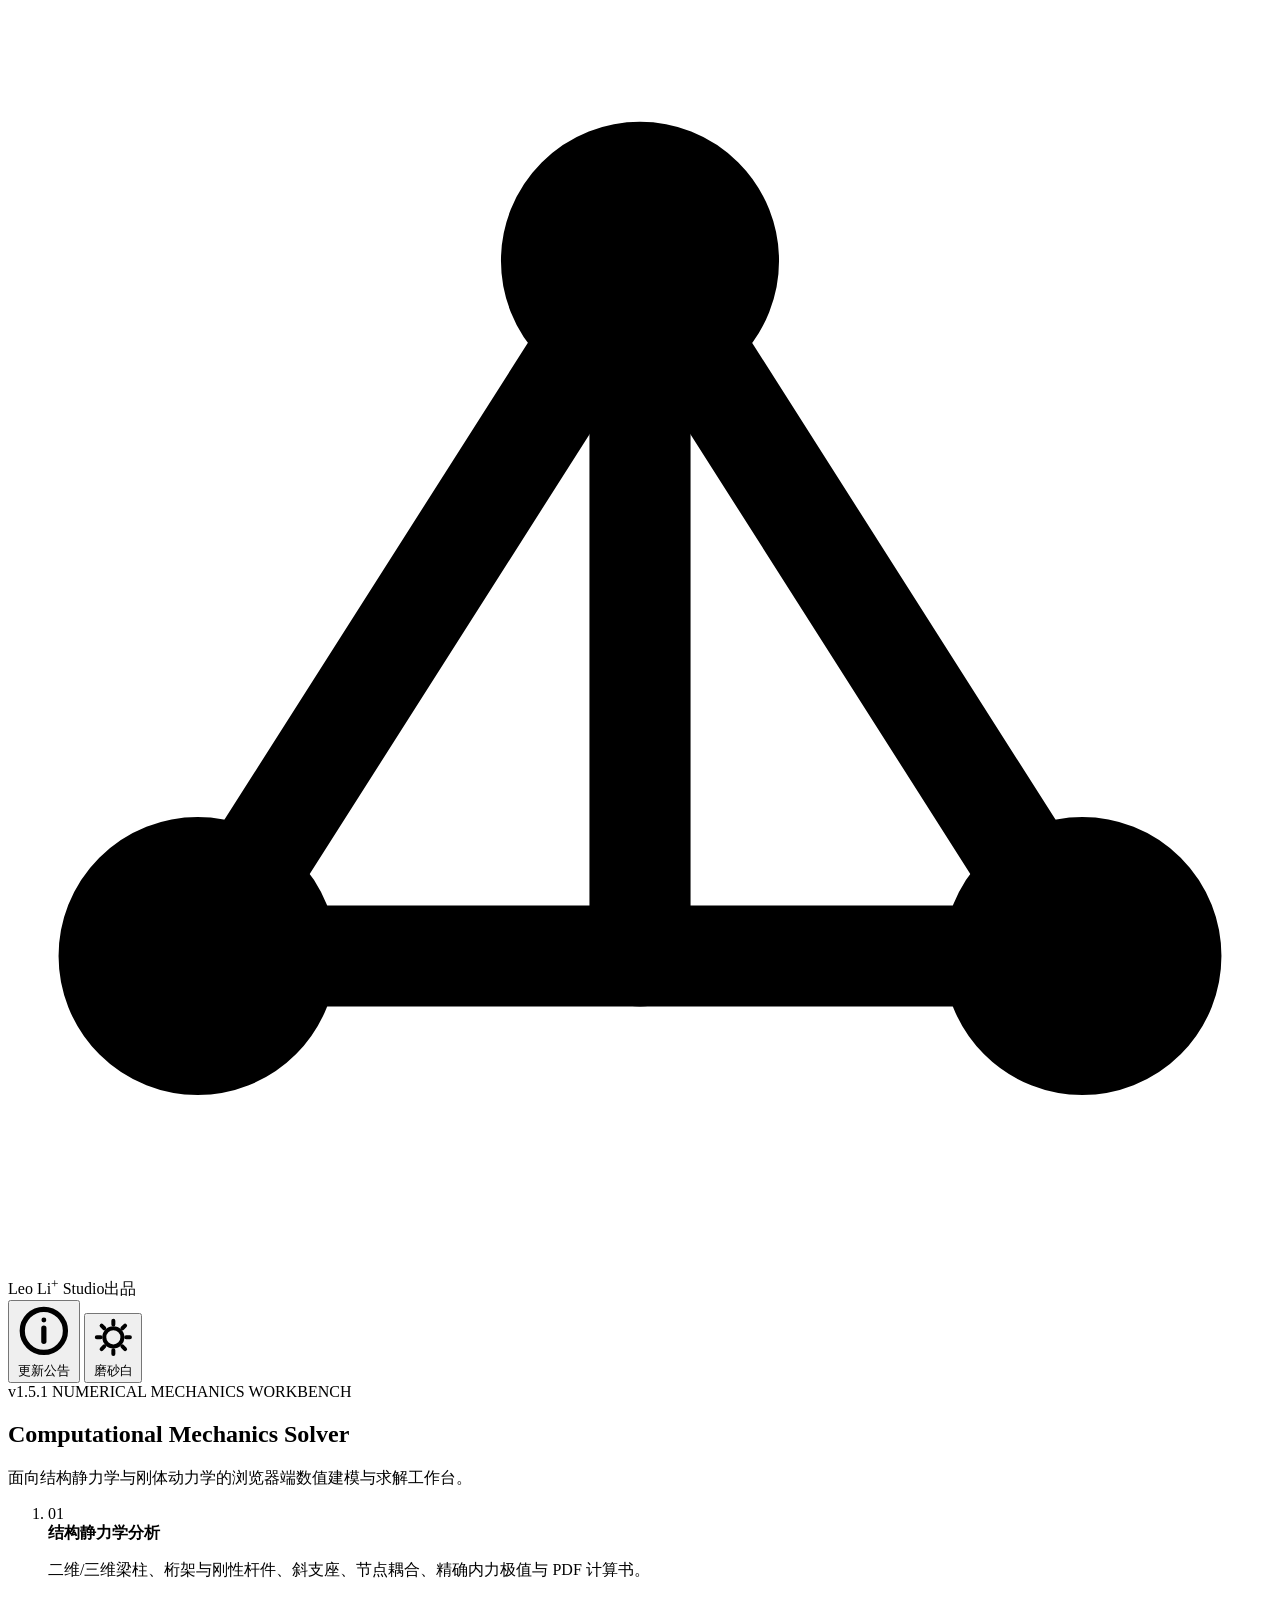
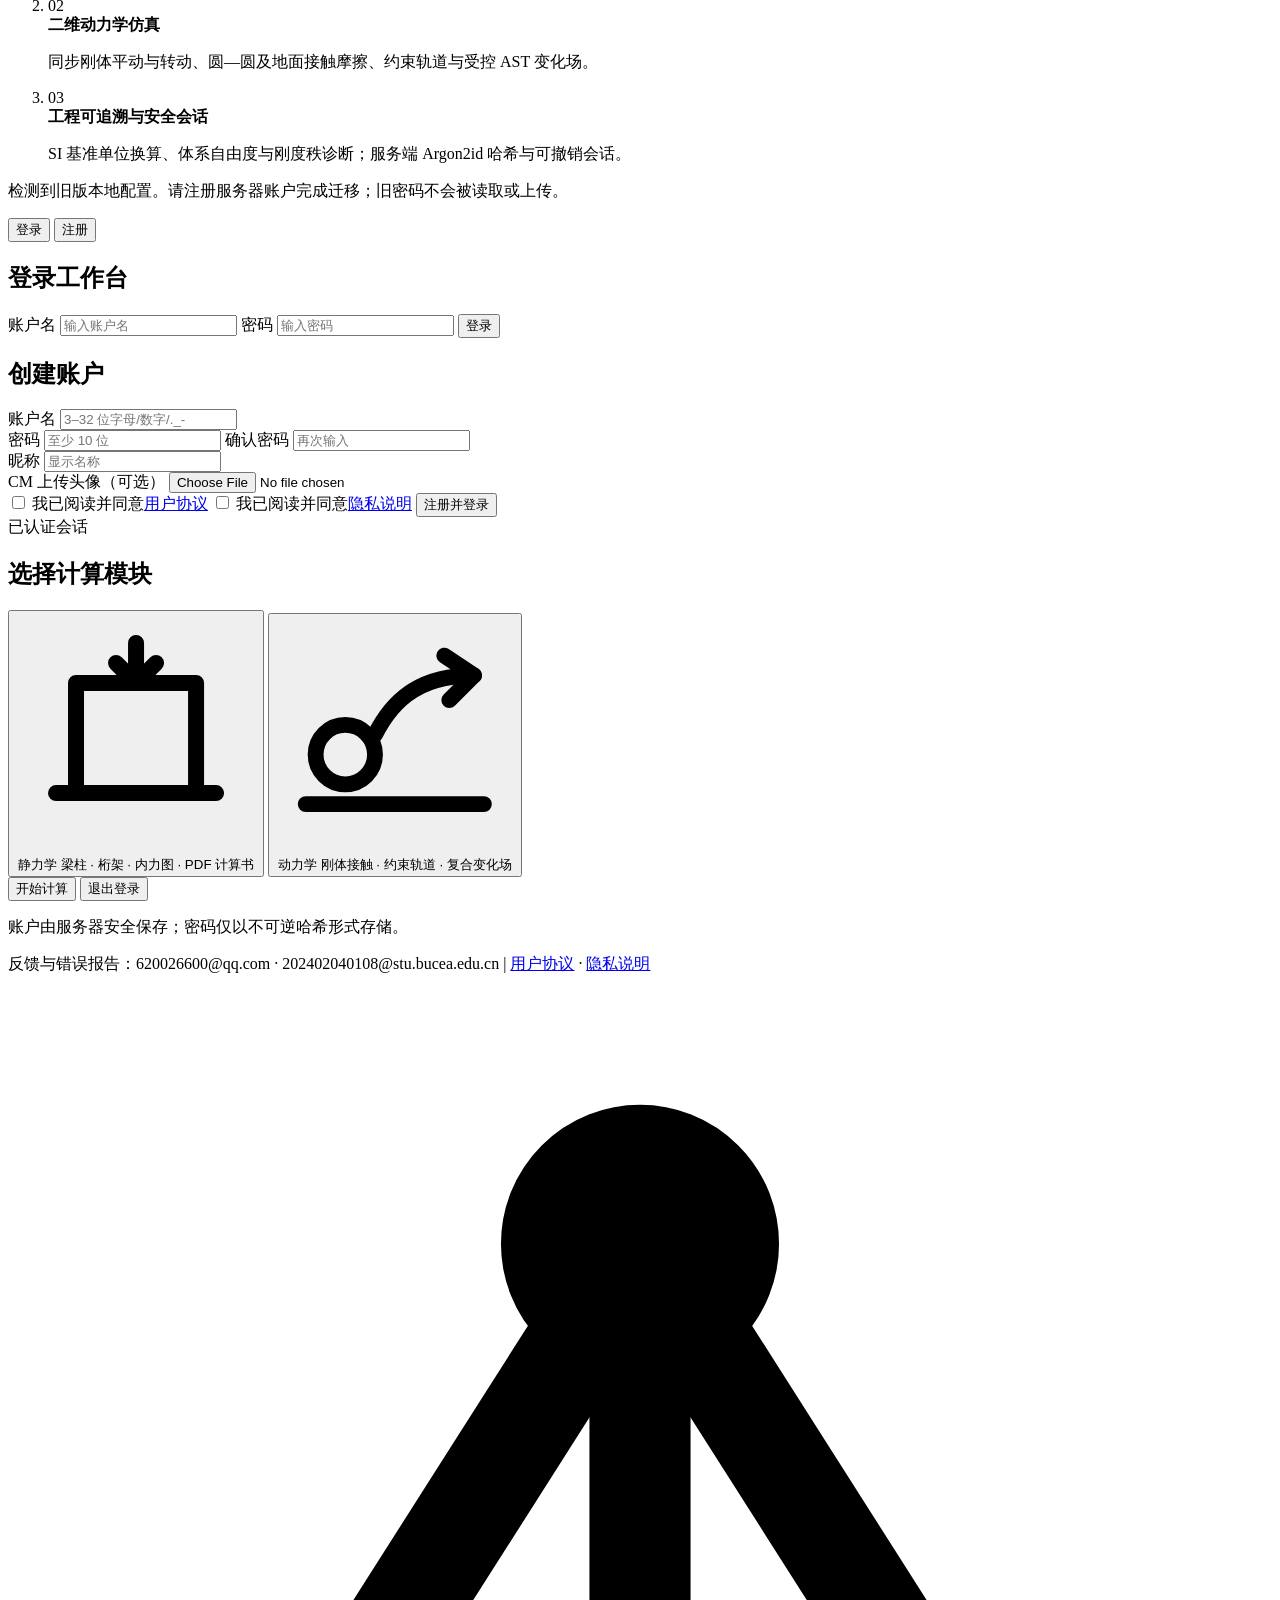
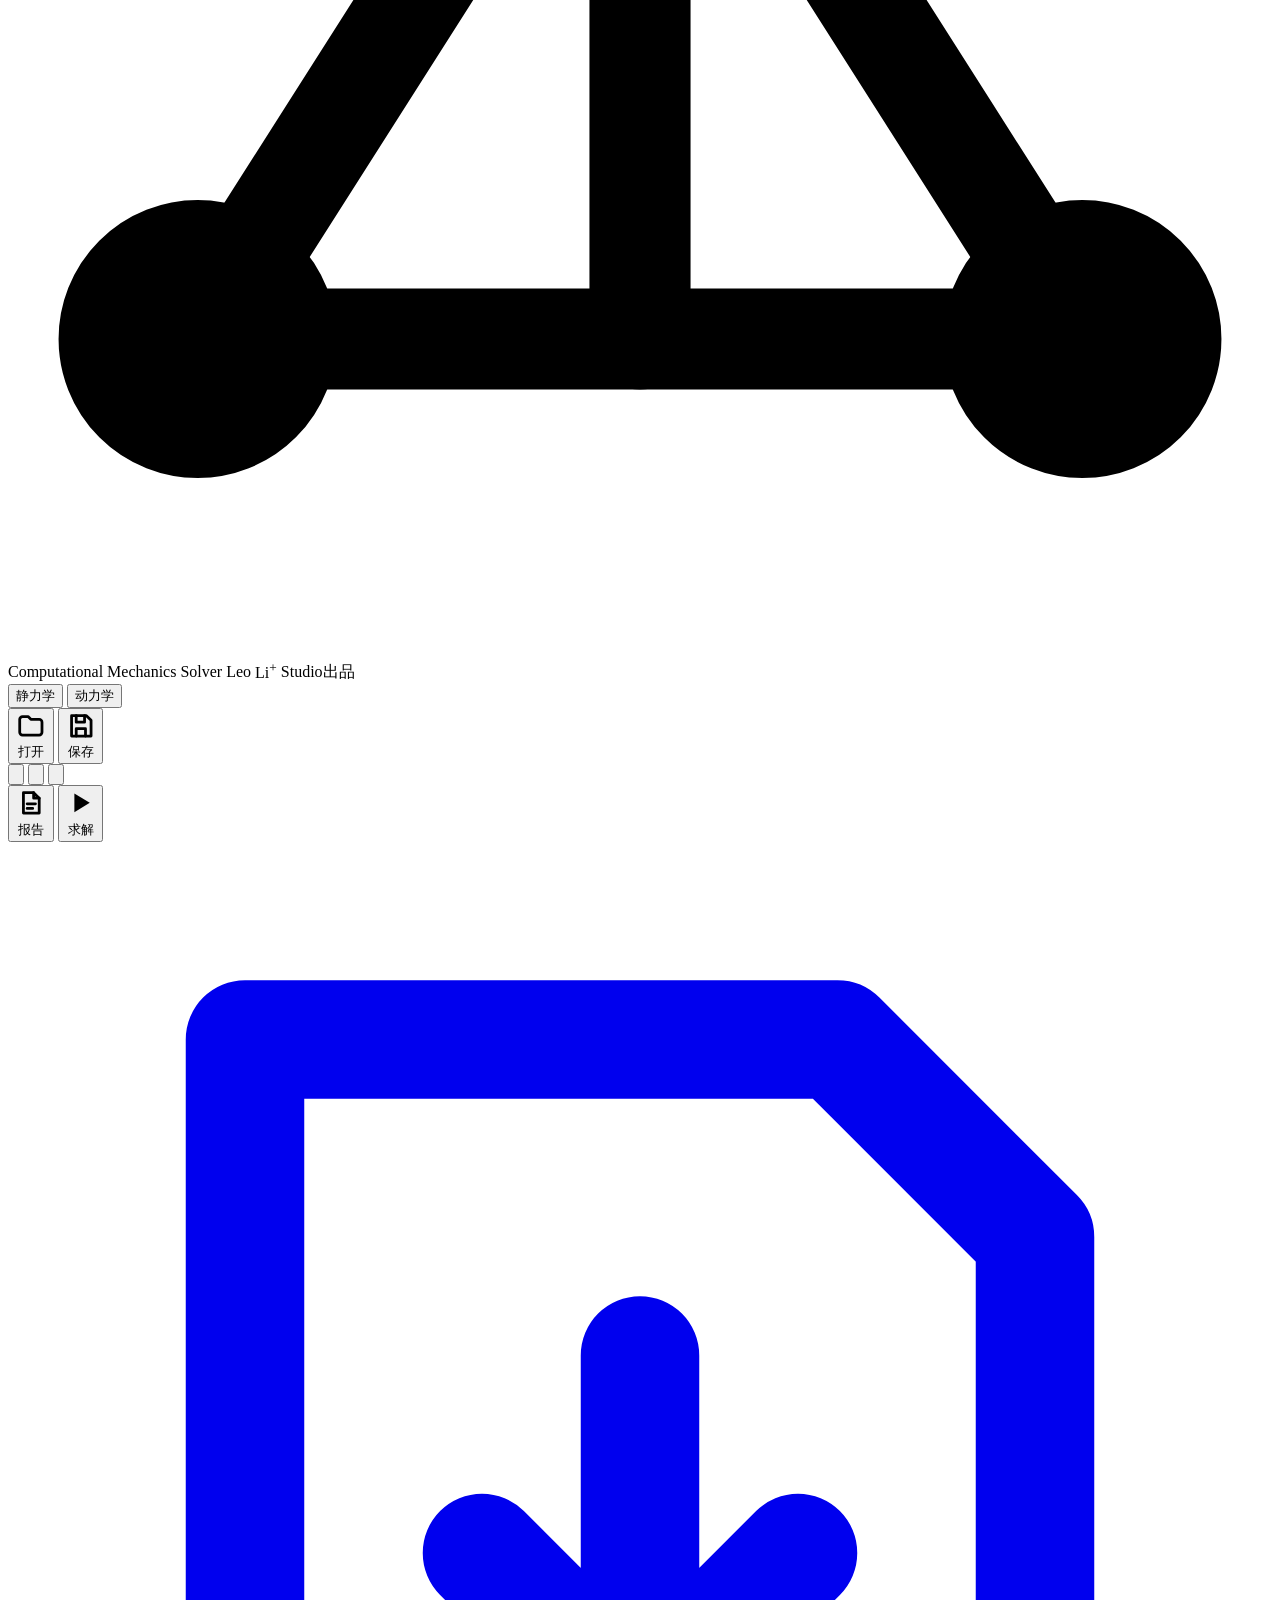
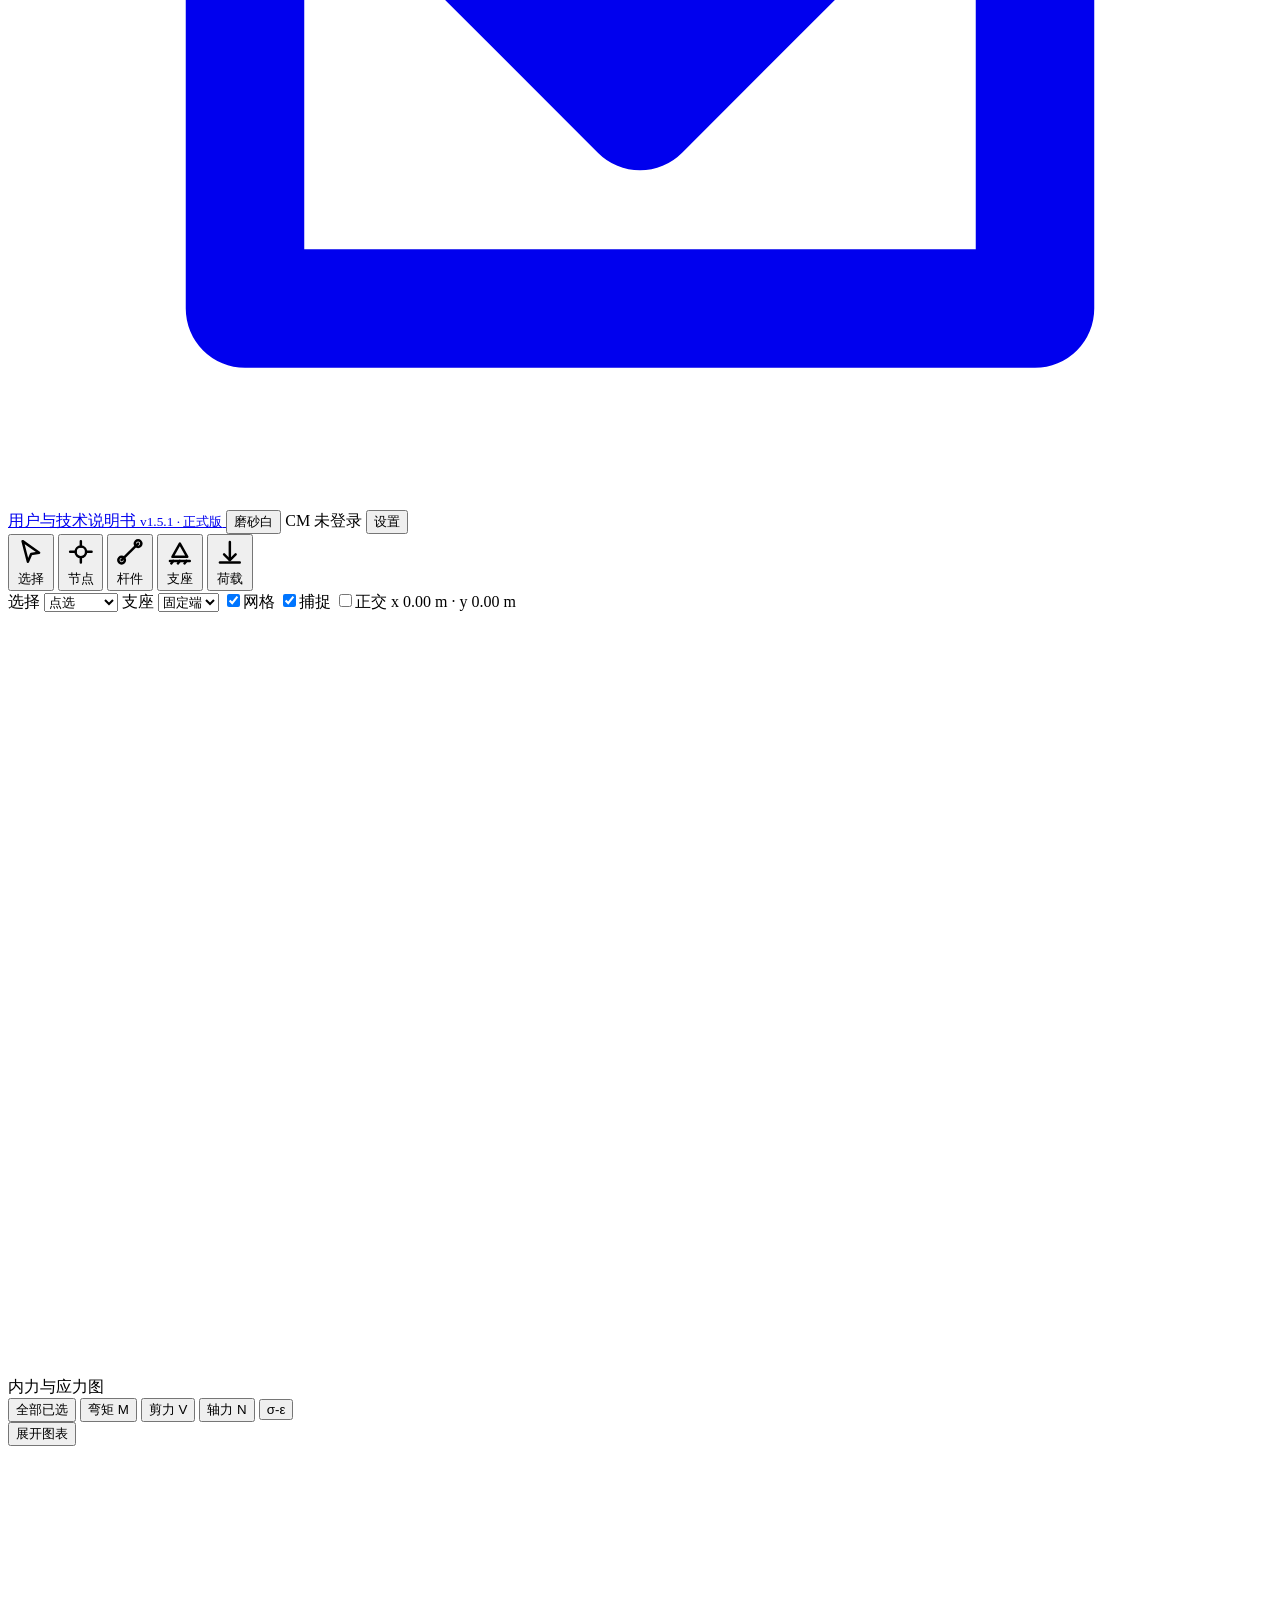
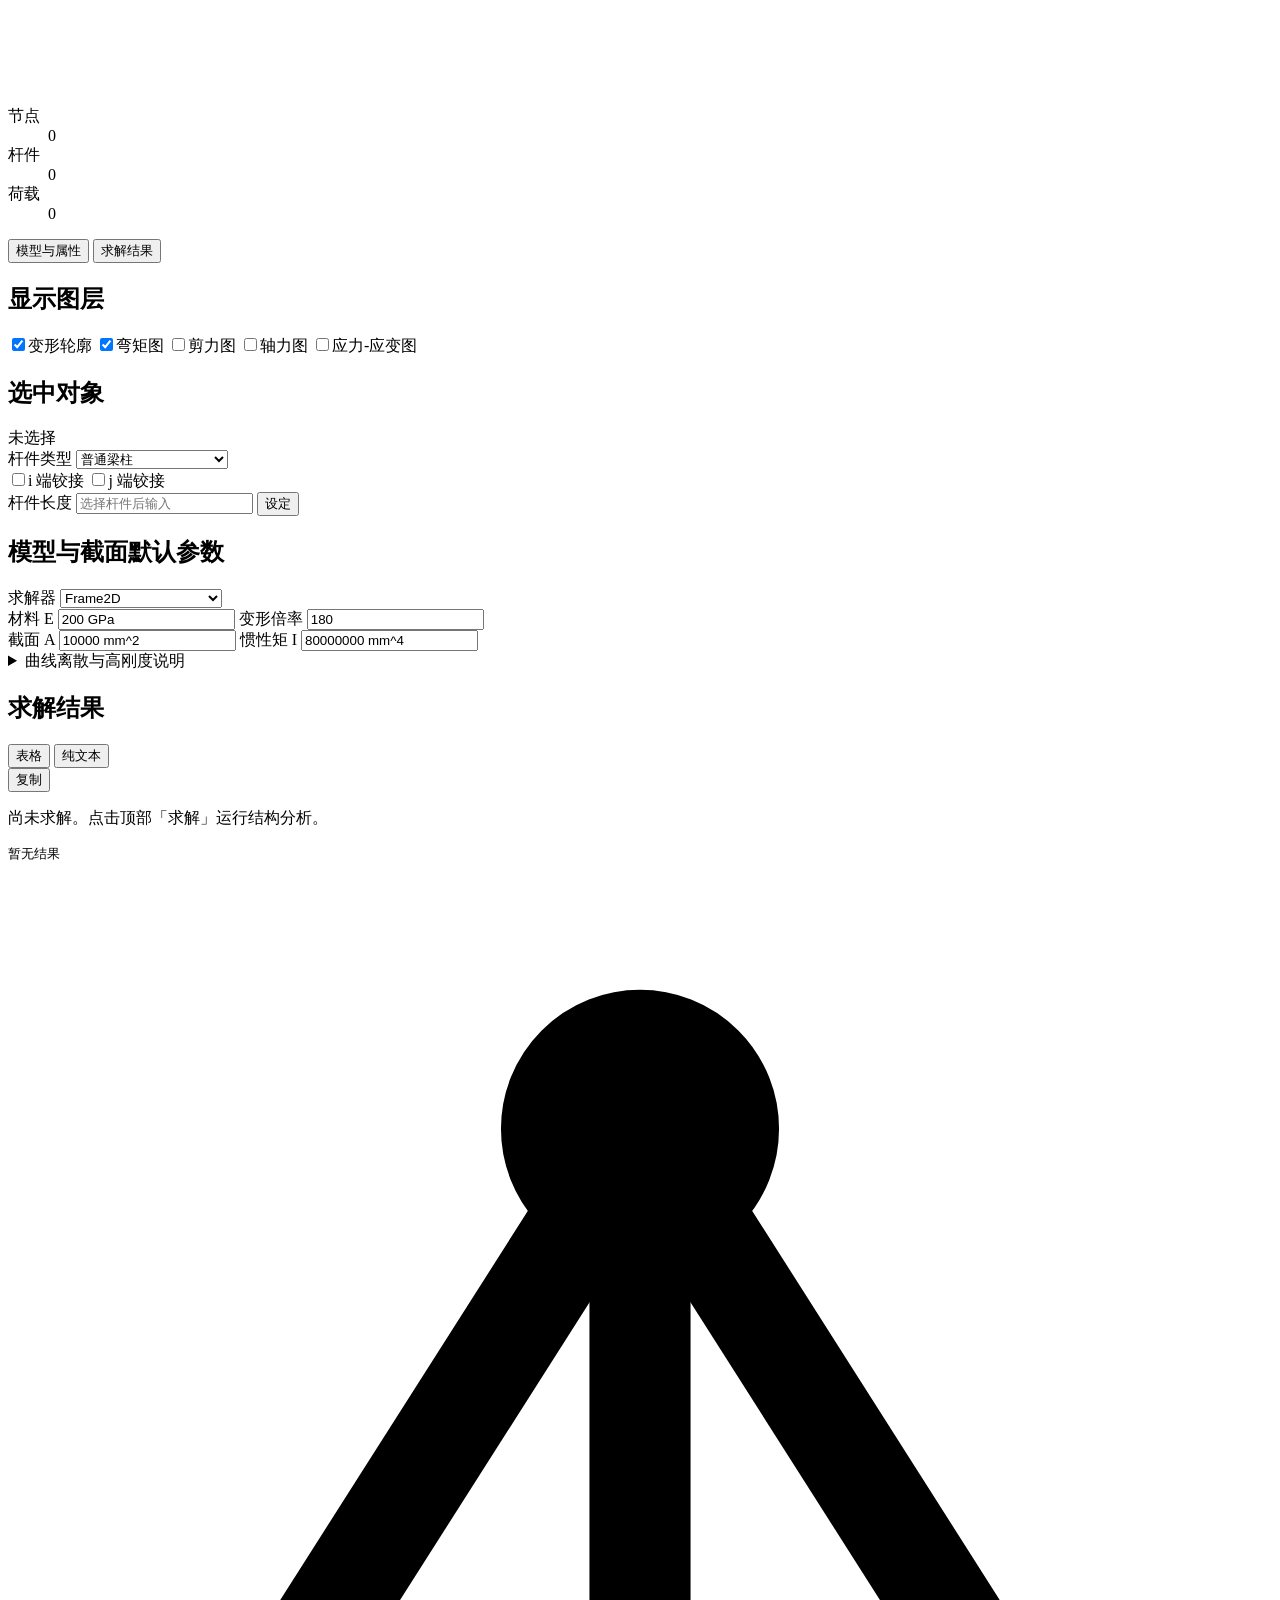
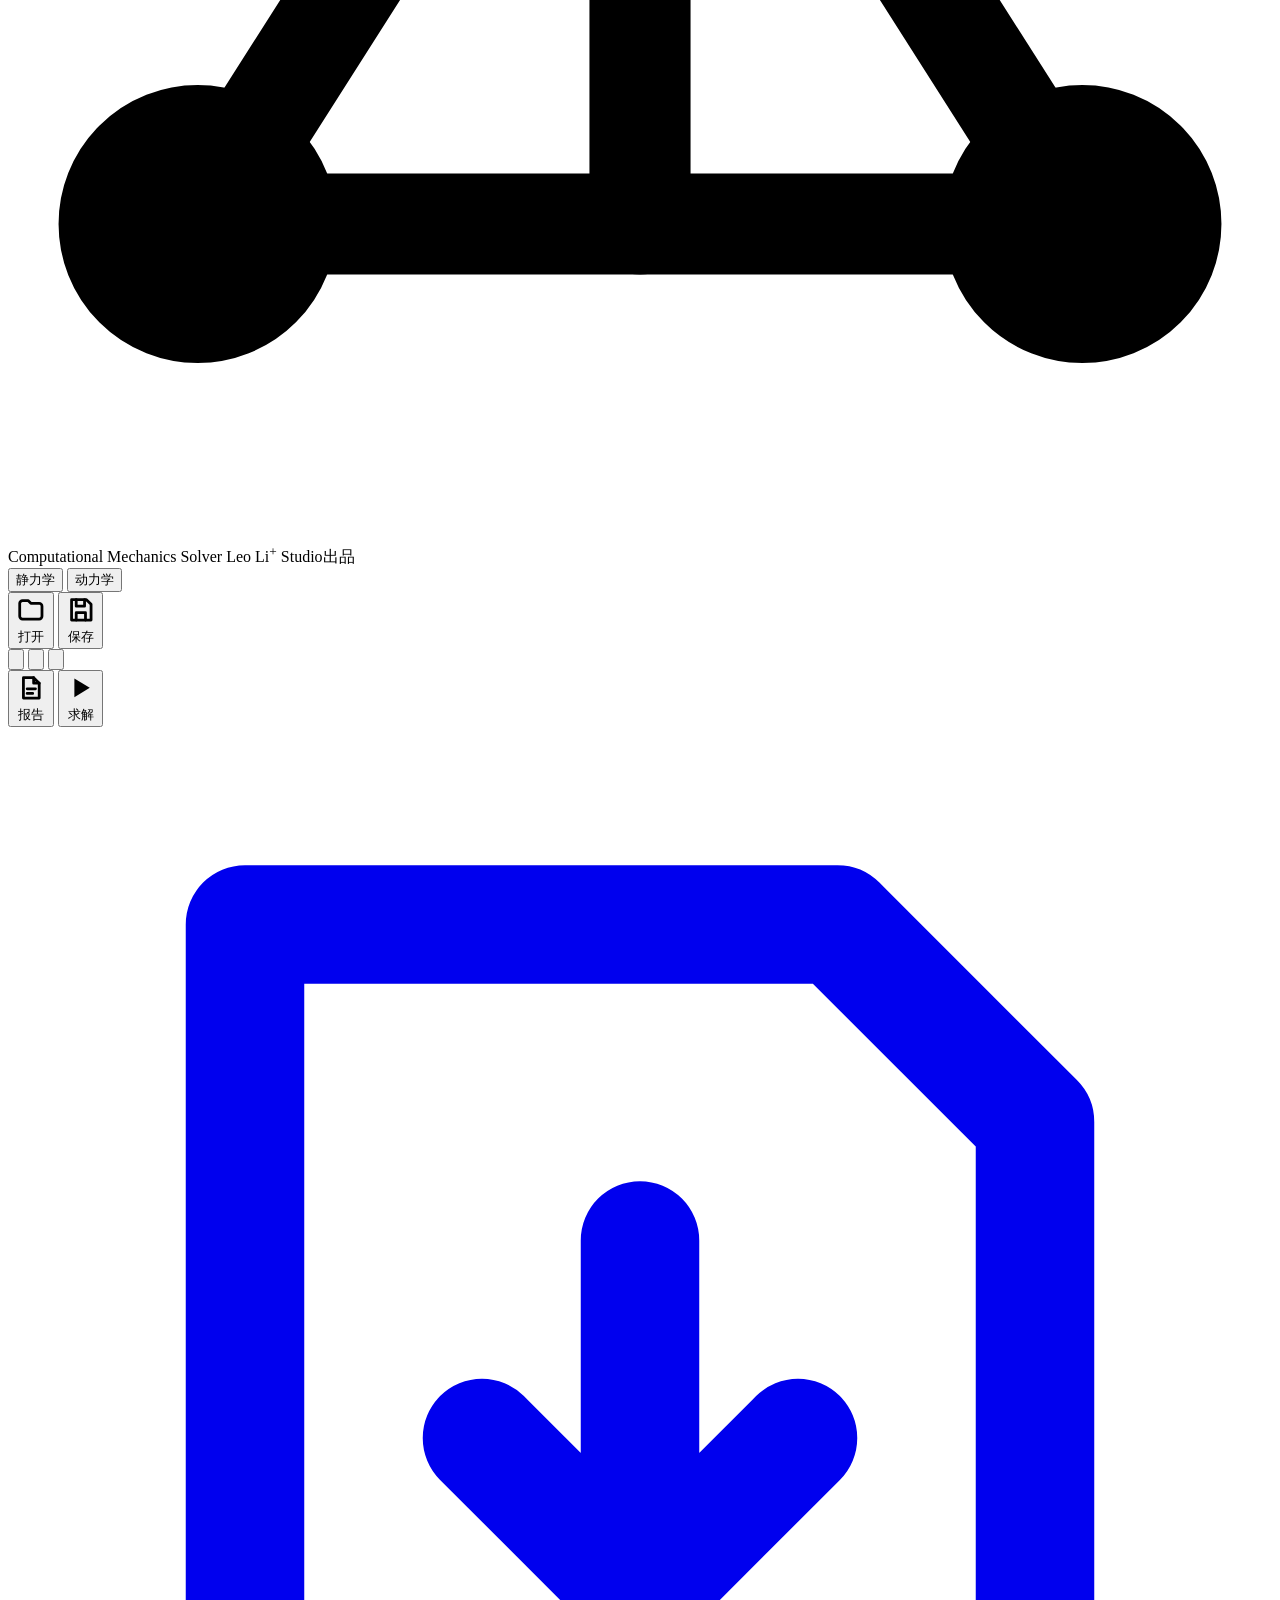
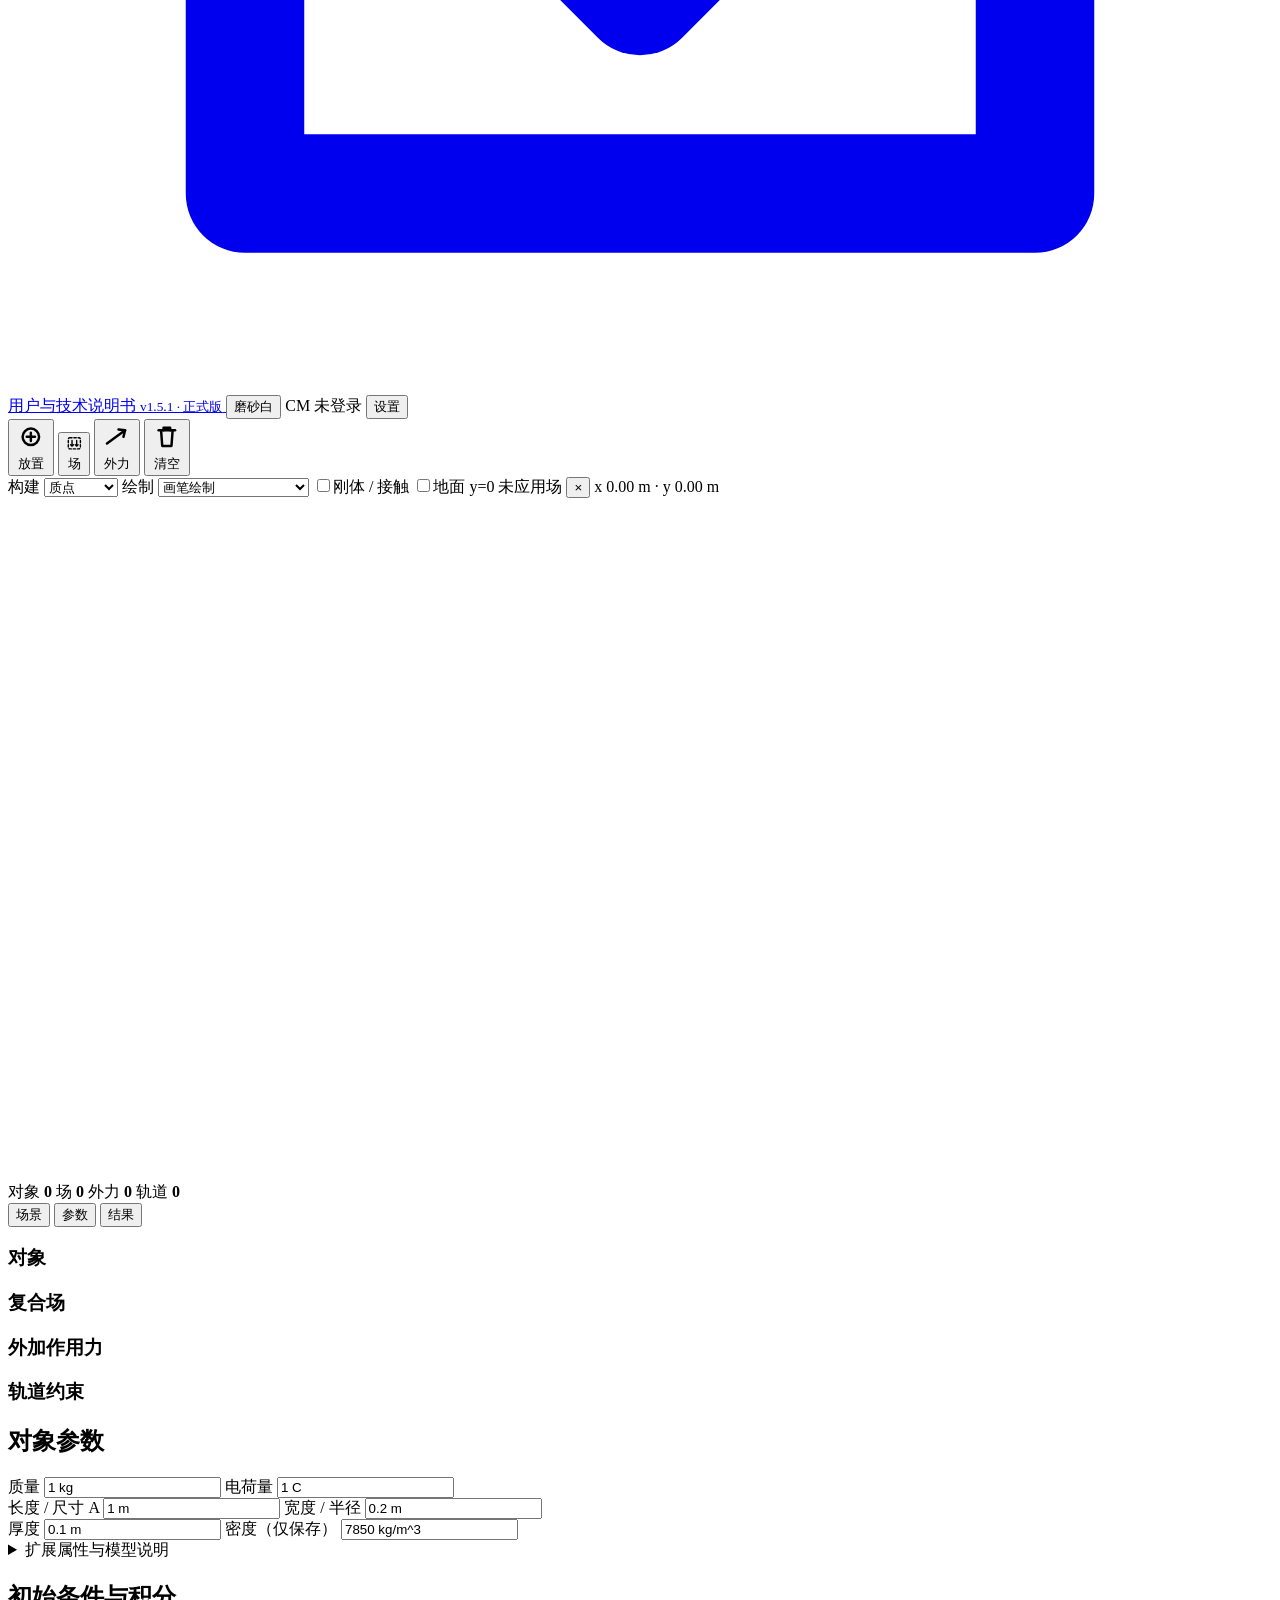
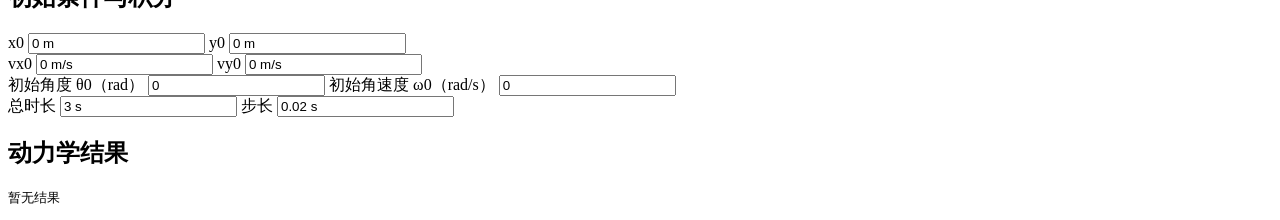
==== commit 7c804dc9: "Update public user and technical manual to v1.5.1 and remove v1.3.2 manual - Author docs/manual/v1.5" ====
--- a/web/index.html
+++ b/web/index.html
@@ -257,10 +257,10 @@
         <div class="user-settings">
           <a
             class="manual-download-card"
-            href="/downloads/computational-mechanics-solver-v1.3.2-manual.pdf"
+            href="/downloads/computational-mechanics-solver-v1.5.1-manual.pdf"
             download
-            aria-label="下载适用于 v1.3.2 的历史版本用户与技术说明书"
-            title="下载适用于 v1.3.2 的历史版本用户与技术说明书"
+            aria-label="下载 Computational Mechanics Solver v1.5.1 用户与技术说明书"
+            title="下载 Computational Mechanics Solver v1.5.1 用户与技术说明书"
           >
             <svg class="ui-icon" viewBox="0 0 16 16" fill="none" stroke="currentColor" stroke-width="1.5" stroke-linecap="round" stroke-linejoin="round" aria-hidden="true">
               <path d="M3 2.5H10.5L13 5V13.5H3V2.5Z"/>
@@ -268,7 +268,7 @@
             </svg>
             <span class="manual-download-copy">
               <span class="manual-download-title">用户与技术说明书</span>
-              <small>v1.3.2 · 历史版本</small>
+              <small>v1.5.1 · 正式版</small>
             </span>
           </a>
           <button id="themeButton" class="ghost-button theme-toggle-btn" type="button" title="切换配色（浅红墨黑 / 磨砂白暖黄）">磨砂白</button>
@@ -539,10 +539,10 @@
         <div class="user-settings">
           <a
             class="manual-download-card"
-            href="/downloads/computational-mechanics-solver-v1.3.2-manual.pdf"
+            href="/downloads/computational-mechanics-solver-v1.5.1-manual.pdf"
             download
-            aria-label="下载适用于 v1.3.2 的历史版本用户与技术说明书"
-            title="下载适用于 v1.3.2 的历史版本用户与技术说明书"
+            aria-label="下载 Computational Mechanics Solver v1.5.1 用户与技术说明书"
+            title="下载 Computational Mechanics Solver v1.5.1 用户与技术说明书"
           >
             <svg class="ui-icon" viewBox="0 0 16 16" fill="none" stroke="currentColor" stroke-width="1.5" stroke-linecap="round" stroke-linejoin="round" aria-hidden="true">
               <path d="M3 2.5H10.5L13 5V13.5H3V2.5Z"/>
@@ -550,7 +550,7 @@
             </svg>
             <span class="manual-download-copy">
               <span class="manual-download-title">用户与技术说明书</span>
-              <small>v1.3.2 · 历史版本</small>
+              <small>v1.5.1 · 正式版</small>
             </span>
           </a>
           <button id="dynamicsThemeButton" class="ghost-button theme-toggle-btn" type="button" title="切换配色（浅红墨黑 / 磨砂白暖黄）">磨砂白</button>
@@ -806,7 +806,7 @@
           </section>
           <section>
             <h3>说明书与版本说明</h3>
-            <p>当前应用版本为 v1.5.1。《Computational Mechanics Solver v1.3.2 用户与技术说明书》仅作为历史版本说明书继续提供下载，不完整覆盖云账户、碰撞、刚体转动、约束轨道和变化场；新功能以本公告为准。</p>
+            <p>当前应用版本为 v1.5.1。《Computational Mechanics Solver v1.5.1 用户与技术说明书》已同步更新，涵盖新版极简双主题工作台、静力学斜支座与端铰、二维刚体碰撞、约束轨道滚动、受控 AST 变化场及实机算例核对。</p>
           </section>
           <aside class="announcement-limitations" aria-label="当前限制">
             <strong>当前限制与适用范围</strong>
@@ -814,7 +814,7 @@
           </aside>
         </div>
         <footer class="modal-actions announcement-actions">
-          <a class="announcement-manual-link" href="/downloads/computational-mechanics-solver-v1.3.2-manual.pdf" download>下载 v1.3.2 历史说明书</a>
+          <a class="announcement-manual-link" href="/downloads/computational-mechanics-solver-v1.5.1-manual.pdf" download>下载 v1.5.1 用户与技术说明书</a>
           <button value="close" class="primary">我已了解</button>
         </footer>
       </form>
